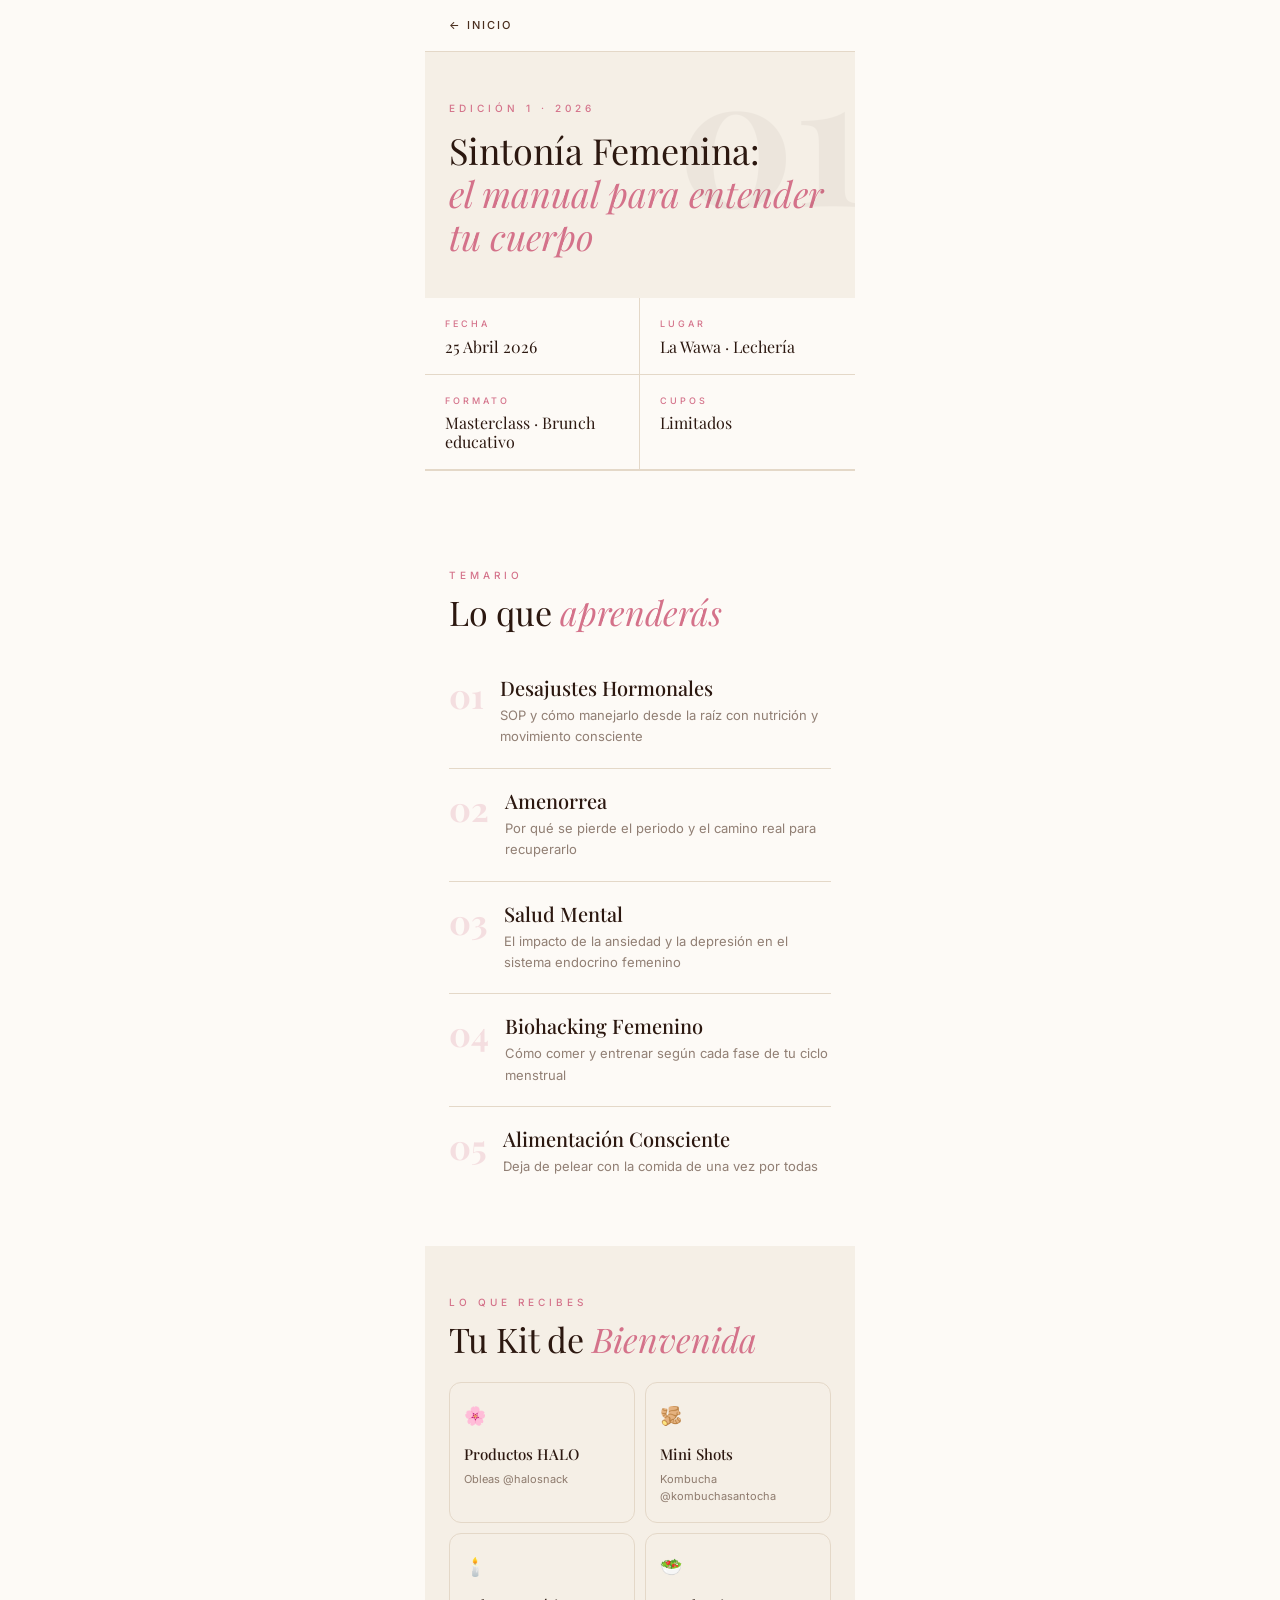
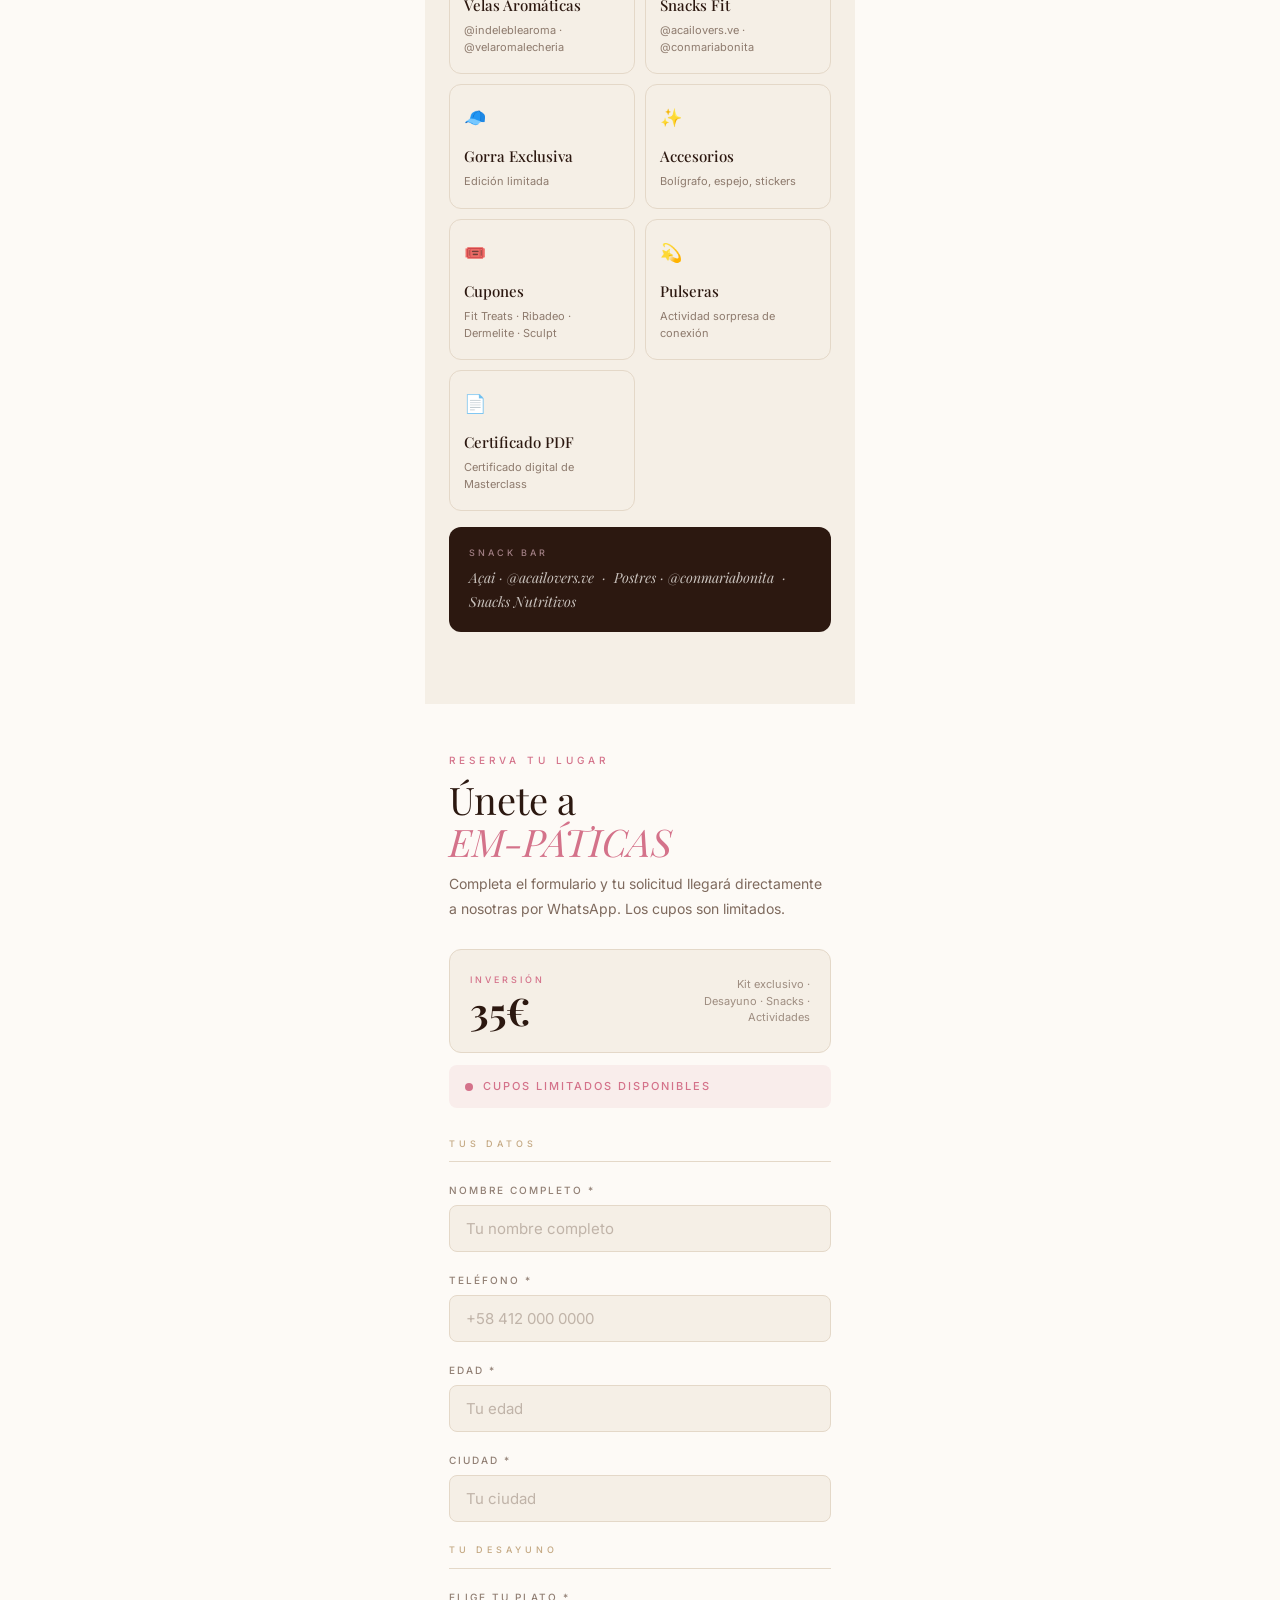
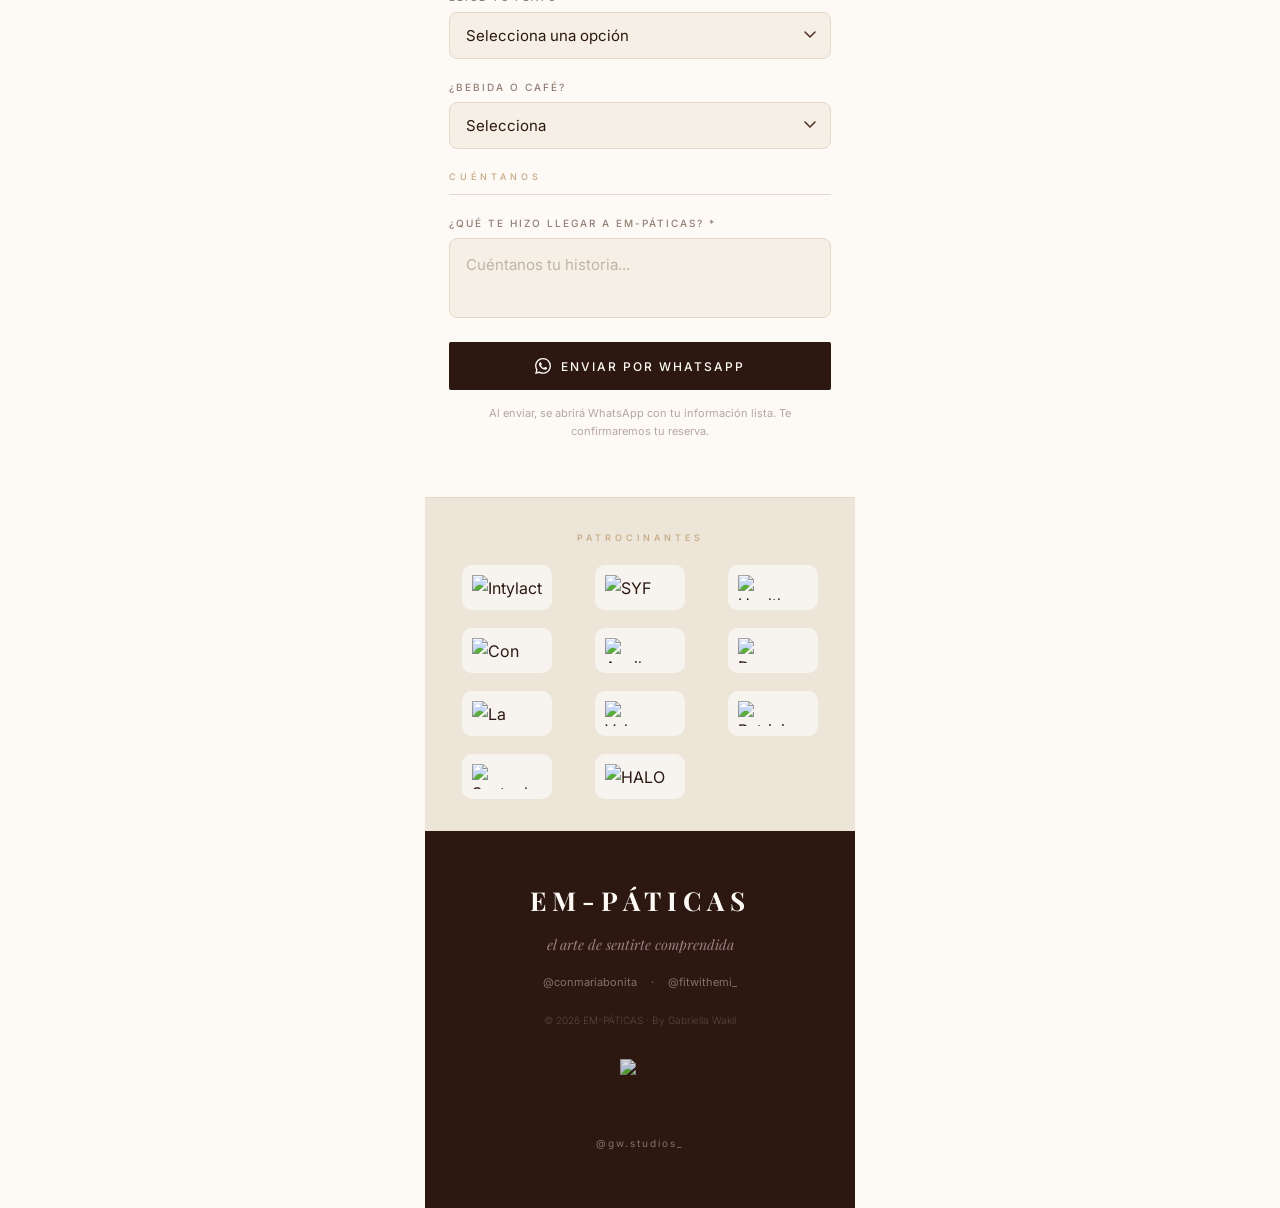
==== pages/evento.html @ 45db46db "Update evento.html" ====
<!DOCTYPE html>
<html lang="es">
<head>
  <meta charset="UTF-8"/>
  <meta name="viewport" content="width=device-width,initial-scale=1,maximum-scale=1,user-scalable=no"/>
  <meta name="theme-color" content="#F5EFE6"/>
  <title>El Evento · EM-PÁTICAS</title>
  <link rel="preconnect" href="https://fonts.googleapis.com"/>
  <link rel="preconnect" href="https://fonts.gstatic.com" crossorigin/>
  <link href="https://fonts.googleapis.com/css2?family=Playfair+Display:ital,wght@0,400;0,500;0,700;1,400;1,700&family=Inter:wght@300;400;500&display=swap" rel="stylesheet"/>
  <link rel="stylesheet" href="../css/main.css"/>
  <link rel="stylesheet" href="../css/evento.css"/>
</head>
<body>

<a href="../index.html" class="back">← Inicio</a>

<header class="pg-intro rv" data-ghost="01">
  <span class="eyebrow">Edición 1 · 2026</span>
  <h1>Sintonía Femenina:<br/><em>el manual para entender tu cuerpo</em></h1>
</header>

<div class="ev-grid rv d1">
  <div class="ev-cell"><span class="ev-cell__lbl">Fecha</span><span class="ev-cell__val">25 Abril 2026</span></div>
  <div class="ev-cell"><span class="ev-cell__lbl">Lugar</span><span class="ev-cell__val">La Wawa · Lechería</span></div>
  <div class="ev-cell"><span class="ev-cell__lbl">Formato</span><span class="ev-cell__val">Masterclass · Brunch educativo</span></div>
  <div class="ev-cell"><span class="ev-cell__lbl">Cupos</span><span class="ev-cell__val">Limitados</span></div>
</div>

<div class="topics-sec rv">
  <div class="sec-hdr">
    <span class="eyebrow">Temario</span>
    <h2>Lo que <em>aprenderás</em></h2>
  </div>
  <div class="topic"><span class="topic__n">01</span><div><h4>Desajustes Hormonales</h4><p>SOP y cómo manejarlo desde la raíz con nutrición y movimiento consciente</p></div></div>
  <div class="topic"><span class="topic__n">02</span><div><h4>Amenorrea</h4><p>Por qué se pierde el periodo y el camino real para recuperarlo</p></div></div>
  <div class="topic"><span class="topic__n">03</span><div><h4>Salud Mental</h4><p>El impacto de la ansiedad y la depresión en el sistema endocrino femenino</p></div></div>
  <div class="topic"><span class="topic__n">04</span><div><h4>Biohacking Femenino</h4><p>Cómo comer y entrenar según cada fase de tu ciclo menstrual</p></div></div>
  <div class="topic"><span class="topic__n">05</span><div><h4>Alimentación Consciente</h4><p>Deja de pelear con la comida de una vez por todas</p></div></div>
</div>

<div class="kit-sec rv">
  <div class="sec-hdr">
    <span class="eyebrow">Lo que recibes</span>
    <h2>Tu Kit de <em>Bienvenida</em></h2>
  </div>
  <div class="kit-grid">
    <div class="kit-card"><span class="kit-card__icon">🌸</span><h4>Productos HALO</h4><p>Obleas @halosnack</p></div>
    <div class="kit-card"><span class="kit-card__icon">🫚</span><h4>Mini Shots</h4><p>Kombucha @kombuchasantocha</p></div>
    <div class="kit-card"><span class="kit-card__icon">🕯️</span><h4>Velas Aromáticas</h4><p>@indeleblearoma · @velaromalecheria</p></div>
    <div class="kit-card"><span class="kit-card__icon">🥗</span><h4>Snacks Fit</h4><p>@acailovers.ve · @conmariabonita</p></div>
    <div class="kit-card"><span class="kit-card__icon">🧢</span><h4>Gorra Exclusiva</h4><p>Edición limitada</p></div>
    <div class="kit-card"><span class="kit-card__icon">✨</span><h4>Accesorios</h4><p>Bolígrafo, espejo, stickers</p></div>
    <div class="kit-card"><span class="kit-card__icon">🎟️</span><h4>Cupones</h4><p>Fit Treats · Ribadeo · Dermelite · Sculpt</p></div>
    <div class="kit-card"><span class="kit-card__icon">💫</span><h4>Pulseras</h4><p>Actividad sorpresa de conexión</p></div>
    <div class="kit-card"><span class="kit-card__icon">📄</span><h4>Certificado PDF</h4><p>Certificado digital de Masterclass</p></div>
  </div>
  <div class="snack-strip" style="margin-top:10px">
    <span class="snack-strip__tag">Snack Bar</span>
    <p class="snack-strip__items">Açai · @acailovers.ve &nbsp;·&nbsp; Postres · @conmariabonita &nbsp;·&nbsp; Snacks Nutritivos</p>
  </div>
</div>

<div class="form-sec rv">
  <div class="form-intro">
    <span class="eyebrow">Reserva tu lugar</span>
    <h2>Únete a<br/><em>EM-PÁTICAS</em></h2>
    <p>Completa el formulario y tu solicitud llegará directamente a nosotras por WhatsApp. Los cupos son limitados.</p>
  </div>

  <div class="price">
    <div>
      <span class="price__lbl">Inversión</span>
      <span class="price__val">35€</span>
    </div>
    <p class="price__incl">Kit exclusivo · Desayuno · Snacks · Actividades</p>
  </div>

  <div class="pulse">
    <span class="pulse__dot"></span>
    <span class="pulse__text">Cupos limitados disponibles</span>
  </div>

  <form class="form" id="regForm" novalidate>
    <span class="form__sec">Tus datos</span>
    <div class="field"><label for="nombre">Nombre completo *</label><input type="text" id="nombre" placeholder="Tu nombre completo" autocomplete="name" required/></div>
    <div class="field"><label for="tel">Teléfono *</label><input type="tel" id="tel" placeholder="+58 412 000 0000" autocomplete="tel" required/></div>
    <div class="field"><label for="edad">Edad *</label><input type="number" id="edad" placeholder="Tu edad" min="16" max="80" required/></div>
    <div class="field"><label for="ciudad">Ciudad *</label><input type="text" id="ciudad" placeholder="Tu ciudad" required/></div>

    <span class="form__sec">Tu desayuno</span>
    <div class="field">
      <label for="desayuno">Elige tu plato *</label>
      <select id="desayuno" required>
        <option value="" disabled selected>Selecciona una opción</option>
        <option value="Dúo de empanadas saludables">Dúo de empanadas saludables</option>
        <option value="Cachito integral (jamón y queso)">Cachito integral · Jamón y queso</option>
        <option value="Arepa saludable · Carne mechada">Arepa · Carne mechada</option>
        <option value="Arepa saludable · Cazón">Arepa · Cazón</option>
        <option value="Arepa saludable · Jamón y queso">Arepa · Jamón y queso</option>
        <option value="Arepa saludable · Solo queso">Arepa · Solo queso</option>
        <option value="Omelette con pan masa madre">Omelette con pan masa madre</option>
      </select>
    </div>
    <div class="field">
      <label for="bebida">¿Bebida o café?</label>
      <select id="bebida">
        <option value="" disabled selected>Selecciona</option>
        <option value="Sí, café">Sí, café por favor</option>
        <option value="Sí, bebida">Sí, bebida por favor</option>
        <option value="No, gracias">No, gracias</option>
      </select>
    </div>

    <span class="form__sec">Cuéntanos</span>
    <div class="field"><label for="llegaste">¿Qué te hizo llegar a EM-PÁTICAS? *</label><textarea id="llegaste" placeholder="Cuéntanos tu historia..." required></textarea></div>
  </form>

  <button class="btn btn-fill" id="submitBtn" type="button">
    <svg width="16" height="16" viewBox="0 0 24 24" fill="currentColor" style="flex-shrink:0"><path d="M17.472 14.382c-.297-.149-1.758-.867-2.03-.967-.273-.099-.471-.148-.67.15-.197.297-.767.966-.94 1.164-.173.199-.347.223-.644.075-.297-.15-1.255-.463-2.39-1.475-.883-.788-1.48-1.761-1.653-2.059-.173-.297-.018-.458.13-.606.134-.133.298-.347.446-.52.149-.174.198-.298.298-.497.099-.198.05-.371-.025-.52-.075-.149-.669-1.612-.916-2.207-.242-.579-.487-.5-.669-.51-.173-.008-.371-.01-.57-.01-.198 0-.52.074-.792.372-.272.297-1.04 1.016-1.04 2.479 0 1.462 1.065 2.875 1.213 3.074.149.198 2.096 3.2 5.077 4.487.709.306 1.262.489 1.694.625.712.227 1.36.195 1.871.118.571-.085 1.758-.719 2.006-1.413.248-.694.248-1.289.173-1.413-.074-.124-.272-.198-.57-.347m-5.421 7.403h-.004a9.87 9.87 0 01-5.031-1.378l-.361-.214-3.741.982.998-3.648-.235-.374a9.86 9.86 0 01-1.51-5.26c.001-5.45 4.436-9.884 9.888-9.884 2.64 0 5.122 1.03 6.988 2.898a9.825 9.825 0 012.893 6.994c-.003 5.45-4.437 9.884-9.885 9.884m8.413-18.297A11.815 11.815 0 0012.05 0C5.495 0 .16 5.335.157 11.892c0 2.096.547 4.142 1.588 5.945L.057 24l6.305-1.654a11.882 11.882 0 005.683 1.448h.005c6.554 0 11.89-5.335 11.893-11.893a11.821 11.821 0 00-3.48-8.413z"/></svg>
    <span>Enviar por WhatsApp</span>
  </button>
  <p class="form-note">Al enviar, se abrirá WhatsApp con tu información lista. Te confirmaremos tu reserva.</p>
</div>

<div class="sponsors rv">
  <span class="sponsors__tag">Patrocinantes</span>
   <div class="sponsors__list">
  <img src="img/intylact.png" alt="Intylact">
  <img src="img/syf.png" alt="SYF">
  <img src="img/healthy.png" alt="Healthy">
  <img src="img/conmariabonita.png" alt="Con María Bonita">
  <img src="img/acailovers.png" alt="Açailovers">
  <img src="img/decogym.png" alt="Decogym">
  <img src="img/lawawa.png" alt="La Wawa">
  <img src="img/velaroma.png" alt="Velaroma">
  <img src="img/patriciachacon.png" alt="Patricia Chacón">
  <img src="img/santocha.png" alt="Santocha">
  <img src="img/halo.png" alt="HALO">
</div>
</div>

<!-- FOOTER -->
<footer>
  <span class="footer__brand">EM-PÁTICAS</span>
  <p class="footer__slogan">el arte de sentirte comprendida</p>
  <div class="footer__igs">
    <a href="https://instagram.com/conmariabonita" target="_blank">@conmariabonita</a>
    <span>·</span>
    <a href="https://instagram.com/fitwithemi_" target="_blank">@fitwithemi_</a>
  </div>
  <p class="footer__copy">© 2026 EM-PÁTICAS · By Gabriella Wakil</p>
  <div class="footer__signature">
  <img src="img/gw.png" alt="GW Studios">
  <span>@gw.studios_</span>
</div>
</footer>

<script src="../js/form.js"></script>
<script src="../js/reveal.js"></script>
</body>
</html>
---- css/main.css ----
@import url('https://fonts.googleapis.com/css2?family=Playfair+Display:ital,wght@0,400;0,500;0,700;1,400;1,700&family=Inter:wght@300;400;500&display=swap');

*,*::before,*::after{box-sizing:border-box;margin:0;padding:0}

:root{
  --cream:  #F5EFE6;
  --cream2: #EDE5D8;
  --cream3: #E4D8C8;
  --espresso: #2C1810;
  --espresso2:#4A2E1E;
  --peony:  #D4728A;
  --peony-l:#F0C4D2;
  --peony-a:rgba(212,114,138,.1);
  --beige:  #C4A882;
  --white:  #FDFAF6;
  --serif:  'Playfair Display',Georgia,serif;
  --sans:   'Inter',system-ui,sans-serif;
  --ease:   cubic-bezier(.22,1,.36,1);
}

html{scroll-behavior:smooth;-webkit-text-size-adjust:100%}

body{
  background:var(--white);
  color:var(--espresso);
  font-family:var(--sans);
  font-weight:400;
  line-height:1.7;
  max-width:430px;
  margin:0 auto;
  overflow-x:hidden;
}

a{color:inherit;text-decoration:none}
img{display:block;width:100%;height:100%;object-fit:cover;object-position:top center}
::selection{background:var(--peony-l);color:var(--espresso)}

/* ── REVEAL ── */
.rv{opacity:0;transform:translateY(20px);transition:opacity .7s var(--ease),transform .7s var(--ease)}
.rv.on{opacity:1;transform:none}
.rv.d1{transition-delay:.1s}.rv.d2{transition-delay:.2s}.rv.d3{transition-delay:.3s}

/* ── EYEBROW ── */
.eyebrow{
  display:block;
  font-family:var(--sans);
  font-size:10px;font-weight:500;
  letter-spacing:4px;text-transform:uppercase;
  color:var(--peony);
}

/* ── BUTTONS ── */
.btn{
  display:flex;align-items:center;justify-content:center;gap:10px;
  padding:16px 28px;width:100%;
  font-family:var(--sans);font-size:12px;font-weight:500;
  letter-spacing:2px;text-transform:uppercase;
  cursor:pointer;border:none;
  border-radius:2px;
  transition:all .2s;
  -webkit-tap-highlight-color:transparent;
}
.btn-fill{background:var(--espresso);color:var(--white)}
.btn-fill:active{opacity:.85;transform:scale(.98)}
.btn-peony{background:var(--peony);color:var(--white)}
.btn-peony:active{opacity:.85;transform:scale(.98)}
.btn-out{background:transparent;border:1.5px solid var(--espresso);color:var(--espresso)}
.btn-out:active{background:var(--cream2)}

/* ══════════════
   HEADER / NAV
══════════════ */
.site-header{
  position:sticky;top:0;z-index:100;
  background:rgba(253,250,246,.95);
  backdrop-filter:blur(12px);
  border-bottom:1px solid var(--cream3);
  padding:16px 24px;
  display:flex;align-items:center;justify-content:space-between;
}

.site-header__logo{
  font-family:var(--serif);
  font-size:18px;font-weight:700;
  letter-spacing:3px;
  color:var(--espresso);
}

.site-header__cta{
  font-size:10px;font-weight:500;
  letter-spacing:2px;text-transform:uppercase;
  color:var(--peony);
  padding:8px 16px;
  border:1px solid var(--peony);
  border-radius:2px;
}

/* ══════════════
   HERO
══════════════ */
.hero{
  background:var(--cream);
  padding:0;
  position:relative;
  overflow:hidden;
}

/* big decorative text behind */
.hero__watermark{
  position:absolute;
  top:-20px;left:-10px;
  font-family:var(--serif);
  font-size:160px;font-weight:700;
  color:var(--espresso);
  opacity:.04;
  line-height:1;
  pointer-events:none;user-select:none;
  white-space:nowrap;
}

.hero__photos{
  display:grid;grid-template-columns:1fr 1fr;
  height:56vw;max-height:240px;
  position:relative;
}

.hero__photo{
  position:relative;overflow:hidden;
}
.hero__photo--m{background:linear-gradient(160deg,#C4956A,#8B5E3C)}
.hero__photo--e{background:linear-gradient(160deg,#A0785A,#6B4028)}

.hero__photo img{opacity:.85}

.hero__photo-ph{
  position:absolute;inset:0;
  display:flex;flex-direction:column;
  align-items:center;justify-content:flex-end;
  padding:14px 10px;
}

.hero__photo-ph-letter{
  position:absolute;top:50%;left:50%;
  transform:translate(-50%,-60%);
  font-family:var(--serif);font-size:80px;font-weight:700;
  color:white;opacity:.08;line-height:1;user-select:none;
}

.hero__photo-ph-name{
  font-family:var(--serif);font-size:17px;font-weight:400;
  color:white;letter-spacing:2px;display:block;
  text-align:center;position:relative;
  text-shadow:0 1px 8px rgba(0,0,0,.3);
}

.hero__photo-divider{
  position:absolute;top:0;bottom:0;left:50%;
  width:1px;background:rgba(253,250,246,.4);z-index:2;
}

/* cream wave bottom */
.hero__wave{
  position:absolute;bottom:-1px;left:0;right:0;
  height:32px;
  background:var(--white);
  clip-path:ellipse(55% 100% at 50% 100%);
}

.hero__body{
  padding:32px 24px 40px;
  position:relative;z-index:2;
}

.hero__edition{margin-bottom:10px}

.hero__brand{
  font-family:var(--serif);
  font-size:52px;font-weight:700;
  letter-spacing:4px;
  color:var(--espresso);
  line-height:.95;
  margin-bottom:8px;
}

.hero__slogan{
  font-family:var(--serif);
  font-size:16px;font-style:italic;
  color:var(--peony);
  margin-bottom:24px;
  font-weight:400;
}

.hero__divider{
  width:40px;height:2px;
  background:var(--peony);
  margin-bottom:20px;
  border-radius:2px;
}

.hero__title{
  font-family:var(--serif);
  font-size:32px;font-weight:400;
  line-height:1.2;
  color:var(--espresso);
  margin-bottom:8px;
}
.hero__title em{font-style:italic;color:var(--peony)}

.hero__sub{
  font-size:11px;font-weight:500;letter-spacing:3px;
  text-transform:uppercase;color:var(--beige);
  margin-bottom:20px;
}

.hero__chips{
  display:flex;flex-wrap:wrap;gap:8px;
  margin-bottom:28px;
}

.hero__chip{
  background:var(--cream2);
  border-radius:100px;
  padding:6px 14px;
  font-size:12px;font-weight:400;
  color:var(--espresso2);
  display:flex;align-items:center;gap:6px;
}

.hero__chip-dot{
  width:5px;height:5px;border-radius:50%;
  background:var(--peony);flex-shrink:0;
}

/* ══════════════
   COUNTDOWN
══════════════ */
.countdown{
  background:var(--espresso);
  padding:28px 24px;
  display:flex;flex-direction:column;align-items:center;gap:16px;
}

.countdown__label{
  font-size:10px;font-weight:500;letter-spacing:4px;
  text-transform:uppercase;color:var(--peony-l);opacity:.7;
}

.countdown__row{
  display:flex;align-items:center;
  justify-content:center;gap:8px;width:100%;
}

.cd-unit{flex:1;display:flex;flex-direction:column;align-items:center;gap:3px}

.cd-num{
  font-family:var(--serif);font-size:44px;font-weight:700;
  color:var(--white);line-height:1;text-align:center;
}

.cd-lbl{
  font-size:9px;font-weight:400;letter-spacing:2px;
  text-transform:uppercase;color:var(--peony-l);opacity:.5;
}

.cd-sep{
  font-family:var(--serif);font-size:28px;
  color:var(--peony-l);opacity:.2;
  margin-top:-8px;flex-shrink:0;
}

/* ══════════════
   NOSOTRAS PREVIEW
══════════════ */
.nos-prev{
  background:var(--white);
  padding:56px 24px;
}

.nos-prev__header{margin-bottom:20px}
.nos-prev__header .eyebrow{margin-bottom:12px}

.nos-prev__title{
  font-family:var(--serif);
  font-size:40px;font-weight:400;
  color:var(--espresso);line-height:1.1;
}
.nos-prev__title em{font-style:italic;color:var(--peony)}

.nos-prev__quote{
  font-family:var(--serif);
  font-size:16px;font-style:italic;font-weight:400;
  color:var(--espresso2);opacity:.75;
  line-height:1.75;
  padding:20px 0;
  border-top:1px solid var(--cream3);
  border-bottom:1px solid var(--cream3);
  margin:20px 0 28px;
}

.nos-duo{
  display:grid;grid-template-columns:1fr 1fr;
  gap:12px;margin-bottom:24px;
}

.nos-card{
  border-radius:12px;
  overflow:hidden;
  aspect-ratio:3/4;
  position:relative;
  box-shadow:0 4px 20px rgba(44,24,16,.1);
}

.nos-card--m{background:linear-gradient(170deg,#C4956A,#6B3E28)}
.nos-card--e{background:linear-gradient(170deg,#A0785A,#4A2818)}

.nos-card img{opacity:.8;border-radius:12px}

.nos-card__overlay{
  position:absolute;inset:0;
  background:linear-gradient(to top,rgba(44,24,16,.85) 0%,transparent 55%);
  border-radius:12px;
}

.nos-card__info{
  position:absolute;bottom:14px;left:14px;right:14px;
  z-index:2;
}

.nos-card__name{
  font-family:var(--serif);font-size:20px;font-weight:500;
  color:white;display:block;letter-spacing:1px;
}

.nos-card__role{
  font-size:9px;font-weight:400;letter-spacing:2px;
  text-transform:uppercase;color:var(--peony-l);
  opacity:.8;display:block;margin-top:3px;
}

.nos-card__ghost{
  position:absolute;top:50%;left:50%;
  transform:translate(-50%,-60%);
  font-family:var(--serif);font-size:80px;font-weight:700;
  color:white;opacity:.06;line-height:1;user-select:none;
}

/* ══════════════
   EVENTO PREVIEW
══════════════ */
.evt-prev{
  background:var(--cream);
  padding:56px 24px;
  position:relative;overflow:hidden;
}

.evt-prev::before{
  content:'01';
  position:absolute;top:-20px;right:-10px;
  font-family:var(--serif);font-size:180px;font-weight:700;
  color:var(--espresso);opacity:.04;
  line-height:1;pointer-events:none;user-select:none;
}

.evt-prev .eyebrow{margin-bottom:12px}

.evt-prev__title{
  font-family:var(--serif);
  font-size:40px;font-weight:400;
  color:var(--espresso);line-height:1.1;margin-bottom:8px;
}
.evt-prev__title em{font-style:italic;color:var(--peony)}

.evt-prev__desc{
  font-size:15px;font-weight:400;
  color:var(--espresso2);opacity:.75;
  line-height:1.8;margin:16px 0 24px;
}

.pills{display:flex;flex-wrap:wrap;gap:8px;margin-bottom:28px}

.pill{
  padding:7px 14px;
  border-radius:100px;
  background:var(--white);
  border:1px solid var(--cream3);
  font-size:11px;font-weight:400;
  color:var(--espresso2);
}

.evt-info{
  background:var(--white);
  border-radius:12px;
  overflow:hidden;
  border:1px solid var(--cream3);
  margin-bottom:24px;
}

.evt-info__row{
  display:flex;
  border-bottom:1px solid var(--cream3);
}
.evt-info__row:last-child{border-bottom:none}

.evt-info__cell{
  flex:1;padding:14px 16px;
  border-right:1px solid var(--cream3);
}
.evt-info__cell:last-child{border-right:none}

.evt-info__lbl{
  font-size:9px;font-weight:500;letter-spacing:2px;
  text-transform:uppercase;color:var(--peony);
  display:block;margin-bottom:4px;
}

.evt-info__val{
  font-family:var(--serif);font-size:14px;font-weight:400;
  color:var(--espresso);display:block;line-height:1.3;
}

.evt-btns{display:flex;flex-direction:column;gap:10px}

/* ══════════════
   KIT PREVIEW
══════════════ */
.kit-prev{
  background:var(--white);
  padding:56px 24px;
}

.kit-prev .eyebrow{margin-bottom:12px}

.kit-prev__title{
  font-family:var(--serif);
  font-size:40px;font-weight:400;
  color:var(--espresso);line-height:1.1;margin-bottom:8px;
}
.kit-prev__title em{font-style:italic;color:var(--peony)}

.kit-prev__sub{
  font-size:15px;font-weight:400;
  color:var(--espresso2);opacity:.7;line-height:1.8;
  margin:12px 0 28px;
}

.kit-grid{
  display:grid;grid-template-columns:1fr 1fr;
  gap:10px;margin-bottom:16px;
}

.kit-card{
  background:var(--cream);
  border-radius:12px;
  padding:18px 14px;
  border:1px solid var(--cream3);
}

.kit-card__icon{
  font-size:18px;display:block;margin-bottom:10px;
}

.kit-card h4{
  font-family:var(--serif);font-size:15px;font-weight:500;
  color:var(--espresso);margin-bottom:4px;
}

.kit-card p{
  font-size:11px;font-weight:400;
  color:var(--espresso2);opacity:.6;line-height:1.5;
}

.snack-strip{
  background:var(--espresso);
  border-radius:12px;
  padding:18px 20px;
  margin-bottom:24px;
}

.snack-strip__tag{
  font-size:9px;font-weight:500;letter-spacing:3px;
  text-transform:uppercase;color:var(--peony-l);
  opacity:.6;display:block;margin-bottom:6px;
}

.snack-strip__items{
  font-family:var(--serif);font-size:14px;
  font-style:italic;color:var(--white);opacity:.75;
}

/* ══════════════
   SPONSORS
══════════════ */
.sponsors{
  background:var(--cream2);
  padding:32px 24px;
  border-top:1px solid var(--cream3);
}

.sponsors__tag{
  font-size:9px;font-weight:500;letter-spacing:4px;
  text-transform:uppercase;color:var(--beige);
  text-align:center;display:block;margin-bottom:18px;
}

.sponsors__list{
  display:flex;flex-wrap:wrap;gap:10px 18px;justify-content:center;
}

.sponsors__list span{
  font-family:var(--serif);font-size:13px;font-weight:400;
  color:var(--espresso2);opacity:.35;letter-spacing:1px;
}

/* ══════════════
   FOOTER
══════════════ */
footer{
  background:var(--espresso);
  padding:48px 24px 56px;
  text-align:center;
  display:flex;flex-direction:column;align-items:center;gap:10px;
}

.footer__brand{
  font-family:var(--serif);font-size:26px;font-weight:700;
  letter-spacing:6px;color:var(--white);
}

.footer__slogan{
  font-family:var(--serif);font-size:14px;
  font-style:italic;color:var(--peony-l);opacity:.6;
}

.footer__igs{
  display:flex;align-items:center;gap:14px;
  font-size:11px;font-weight:400;
  color:var(--white);opacity:.4;margin-top:6px;
}

.footer__copy{
  font-size:10px;font-weight:300;
  color:var(--white);opacity:.2;margin-top:10px;
}

/* ── LOGO IMG ── */
.site-header__logo-img {
  height: 36px;
  width: auto;
  object-fit: contain;
  display: block;
}

/* ── SPONSORS COMING SOON ── */
.sponsors__coming {
  font-size: 10px;
  font-weight: 400;
  letter-spacing: 2px;
  text-transform: uppercase;
  color: var(--beige);
  opacity: .4;
  text-align: center;
  margin-bottom: 10px;
  font-style: italic;
}

/* ── HERO IMAGES FIX (PRO LEVEL) ── */
.hero__photo img{
  object-fit: cover;
  height: 100%;
}

/* María (izquierda) MÁS CERCA */
.hero__photo--m img{
  object-position: center 15%;
  transform: scale(1.35);
}

/* Emely (derecha) balance */
.hero__photo--e img{
  object-position: center 15%;
  transform: scale(1.05);
}

/* ── FIX GLOBAL IMG SOLO HERO ── */
img{
  height: auto; /* 👈 esto arregla TODO */
}

/* ── FOOTER SIGNATURE PRO ── */
.footer__signature{
  margin-top: 20px;
  display: flex;
  flex-direction: column;
  align-items: center;
  gap: 6px;
}

.footer__signature img{
  width: 40px;   /* 👈 tamaño correcto */
  height: auto;
  object-fit: contain;
  opacity: .85;
}

.footer__signature span{
  font-size: 10px;
  letter-spacing: 2px;
  color: var(--white);
  opacity: .4;
}

.site-header__logo-img {
  height: 64px;
}

/* ── SPONSORS LOGOS GRID ── */
.sponsors__list{
  display: grid;
  grid-template-columns: repeat(3, 1fr);
  gap: 18px;
  align-items: center;
  justify-items: center;
  margin-top: 20px;
}

.sponsors__list img{
  max-width: 90px;
  max-height: 45px;
  object-fit: contain;
  padding: 10px;

  background: rgba(255,255,255,0.6); /* 👈 fondo suave */
  border-radius: 10px;
}

/* hover elegante */
.sponsors__list img:hover{
  opacity: 1;
  filter: grayscale(0%);
  transform: scale(1.05);
}
---- css/evento.css ----
/* ══ EVENTO PAGE ══ */

.back{
  display:flex;align-items:center;gap:8px;
  padding:16px 24px;
  font-size:11px;font-weight:500;letter-spacing:2px;
  text-transform:uppercase;color:var(--espresso2);
  background:var(--white);
  border-bottom:1px solid var(--cream3);
}

.pg-intro{
  background:var(--cream);
  padding:48px 24px 40px;
  position:relative;overflow:hidden;
}

.pg-intro::before{
  content:attr(data-ghost);
  position:absolute;top:-10px;right:-8px;
  font-family:var(--serif);font-size:180px;font-weight:700;
  color:var(--espresso);opacity:.04;line-height:1;
  pointer-events:none;user-select:none;
}

.pg-intro .eyebrow{margin-bottom:12px}

.pg-intro h1{
  font-family:var(--serif);
  font-size:36px;font-weight:400;
  color:var(--espresso);line-height:1.2;
}
.pg-intro h1 em{font-style:italic;color:var(--peony)}

/* info grid */
.ev-grid{
  background:var(--white);
  display:grid;grid-template-columns:1fr 1fr;
  border-bottom:1px solid var(--cream3);
  margin-bottom:48px;
}

.ev-cell{
  padding:18px 20px;
  border-right:1px solid var(--cream3);
  border-bottom:1px solid var(--cream3);
}
.ev-cell:nth-child(even){border-right:none}

.ev-cell__lbl{
  font-size:9px;font-weight:500;letter-spacing:3px;
  text-transform:uppercase;color:var(--peony);
  display:block;margin-bottom:5px;
}

.ev-cell__val{
  font-family:var(--serif);font-size:16px;font-weight:400;
  color:var(--espresso);display:block;line-height:1.2;
}

/* topics */
.topics-sec{padding:0 24px 48px;background:var(--white)}

.sec-hdr{margin-bottom:24px;padding-top:48px}
.sec-hdr .eyebrow{margin-bottom:10px}
.sec-hdr h2{
  font-family:var(--serif);font-size:34px;font-weight:400;
  color:var(--espresso);line-height:1.1;
}
.sec-hdr h2 em{font-style:italic;color:var(--peony)}
.sec-hdr p{
  font-size:14px;font-weight:400;
  color:var(--espresso2);opacity:.7;
  line-height:1.75;margin-top:8px;
}

.topic{
  padding:20px 0;
  border-bottom:1px solid var(--cream3);
  display:flex;gap:16px;align-items:flex-start;
}
.topic:last-child{border-bottom:none}

.topic__n{
  font-family:var(--serif);font-size:34px;font-weight:700;
  color:var(--peony);opacity:.2;line-height:1;
  min-width:28px;flex-shrink:0;margin-top:2px;
}

.topic h4{
  font-family:var(--serif);font-size:20px;font-weight:500;
  color:var(--espresso);margin-bottom:5px;line-height:1.2;
}

.topic p{
  font-size:13px;font-weight:400;
  color:var(--espresso2);opacity:.6;line-height:1.65;
}

/* kit */
.kit-sec{
  background:var(--cream);
  padding:0 24px 48px;
}

/* form */
.form-sec{padding:0 24px 56px;background:var(--white)}

.form-intro{padding-top:48px;margin-bottom:28px}
.form-intro .eyebrow{margin-bottom:10px}
.form-intro h2{
  font-family:var(--serif);font-size:38px;font-weight:400;
  color:var(--espresso);line-height:1.1;margin-bottom:8px;
}
.form-intro h2 em{font-style:italic;color:var(--peony)}
.form-intro p{
  font-size:14px;font-weight:400;
  color:var(--espresso2);opacity:.7;line-height:1.8;
}

/* price */
.price{
  background:var(--cream);
  border-radius:12px;
  padding:22px 20px;
  border:1px solid var(--cream3);
  margin-bottom:12px;
  display:flex;justify-content:space-between;align-items:center;
}

.price__lbl{
  font-size:9px;font-weight:500;letter-spacing:3px;
  text-transform:uppercase;color:var(--peony);
  display:block;margin-bottom:5px;
}
.price__val{
  font-family:var(--serif);font-size:38px;font-weight:700;
  color:var(--espresso);line-height:1;display:block;
}
.price__incl{
  font-size:11px;font-weight:400;
  color:var(--espresso2);opacity:.5;
  text-align:right;max-width:110px;line-height:1.5;
}

/* pulse */
.pulse{
  display:flex;align-items:center;gap:10px;
  padding:12px 16px;
  background:var(--peony-a);
  border-radius:8px;
  margin-bottom:28px;
}
.pulse__dot{
  width:8px;height:8px;border-radius:50%;
  background:var(--peony);flex-shrink:0;
  animation:beat 1.8s ease-in-out infinite;
}
@keyframes beat{0%,100%{opacity:.5;transform:scale(1)}50%{opacity:1;transform:scale(1.3)}}
.pulse__text{
  font-size:11px;font-weight:500;letter-spacing:2px;
  text-transform:uppercase;color:var(--peony);
}

/* form fields */
.form{display:flex;flex-direction:column;gap:20px;margin-bottom:24px}

.form__sec{
  font-size:9px;font-weight:500;letter-spacing:4px;
  text-transform:uppercase;color:var(--beige);
  padding-bottom:10px;
  border-bottom:1px solid var(--cream3);
}

.field{display:flex;flex-direction:column;gap:6px}

.field label{
  font-size:10px;font-weight:500;letter-spacing:2px;
  text-transform:uppercase;color:var(--espresso2);opacity:.6;
}

.field input,.field select,.field textarea{
  background:var(--cream);
  border:1px solid var(--cream3);
  border-radius:8px;
  padding:13px 16px;
  font-family:var(--sans);font-size:15px;font-weight:400;
  color:var(--espresso);outline:none;width:100%;
  transition:border-color .25s;
  -webkit-appearance:none;
}

.field input::placeholder,.field textarea::placeholder{
  color:var(--espresso2);opacity:.3;
}

.field input:focus,.field select:focus,.field textarea:focus{
  border-color:var(--peony);
  background:var(--white);
}

.field input.err,.field select.err,.field textarea.err{
  border-color:#E05570;
  animation:shake .35s ease;
}

@keyframes shake{0%,100%{transform:translateX(0)}25%{transform:translateX(-5px)}75%{transform:translateX(5px)}}

.field select{
  cursor:pointer;
  background-image:url("data:image/svg+xml,%3Csvg xmlns='http://www.w3.org/2000/svg' width='12' height='8'%3E%3Cpath d='M1 1l5 5 5-5' stroke='%234A2E1E' stroke-width='1.5' fill='none' stroke-linecap='round'/%3E%3C/svg%3E");
  background-repeat:no-repeat;background-position:right 14px center;
  background-color:var(--cream);padding-right:36px;
}
.field select option{background:var(--white);color:var(--espresso)}
.field textarea{resize:none;min-height:80px;line-height:1.75}

.form-note{
  text-align:center;font-size:11px;font-weight:400;
  color:var(--espresso2);opacity:.4;line-height:1.65;
  margin-top:14px;
}
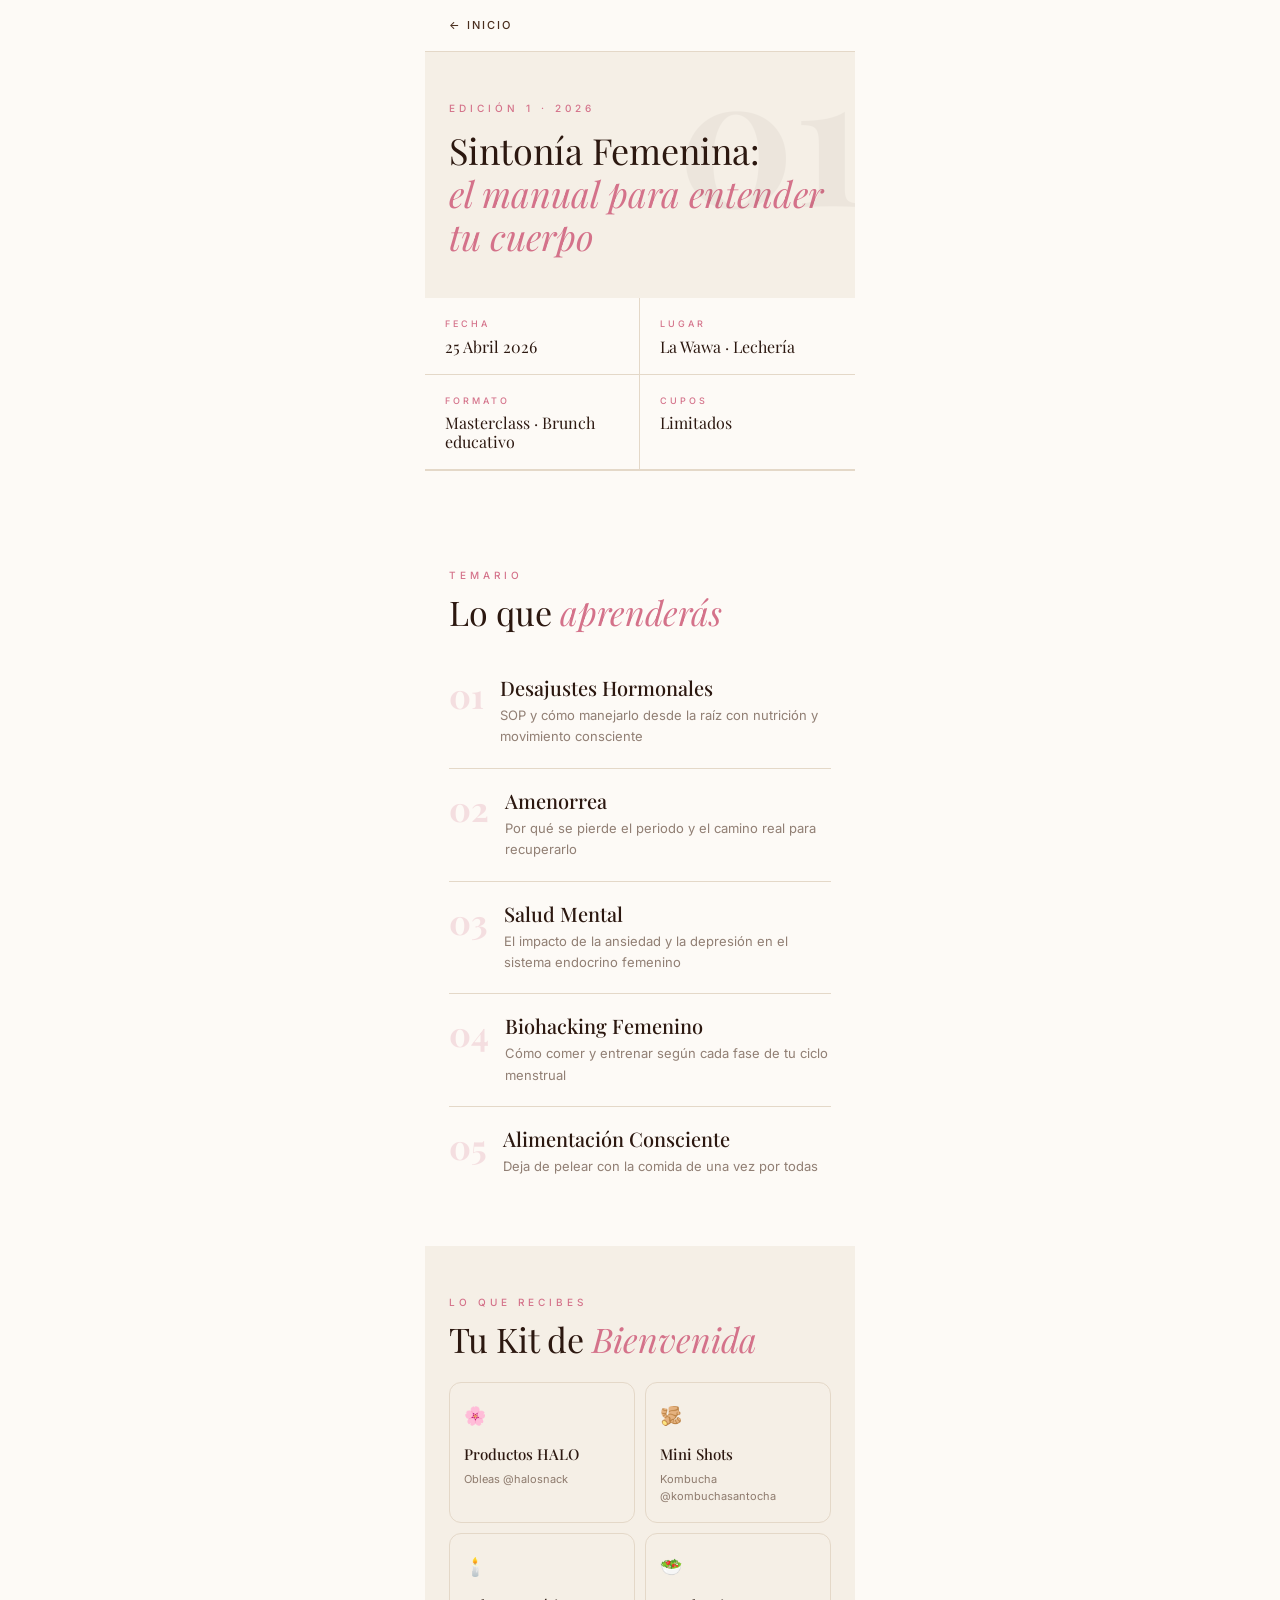
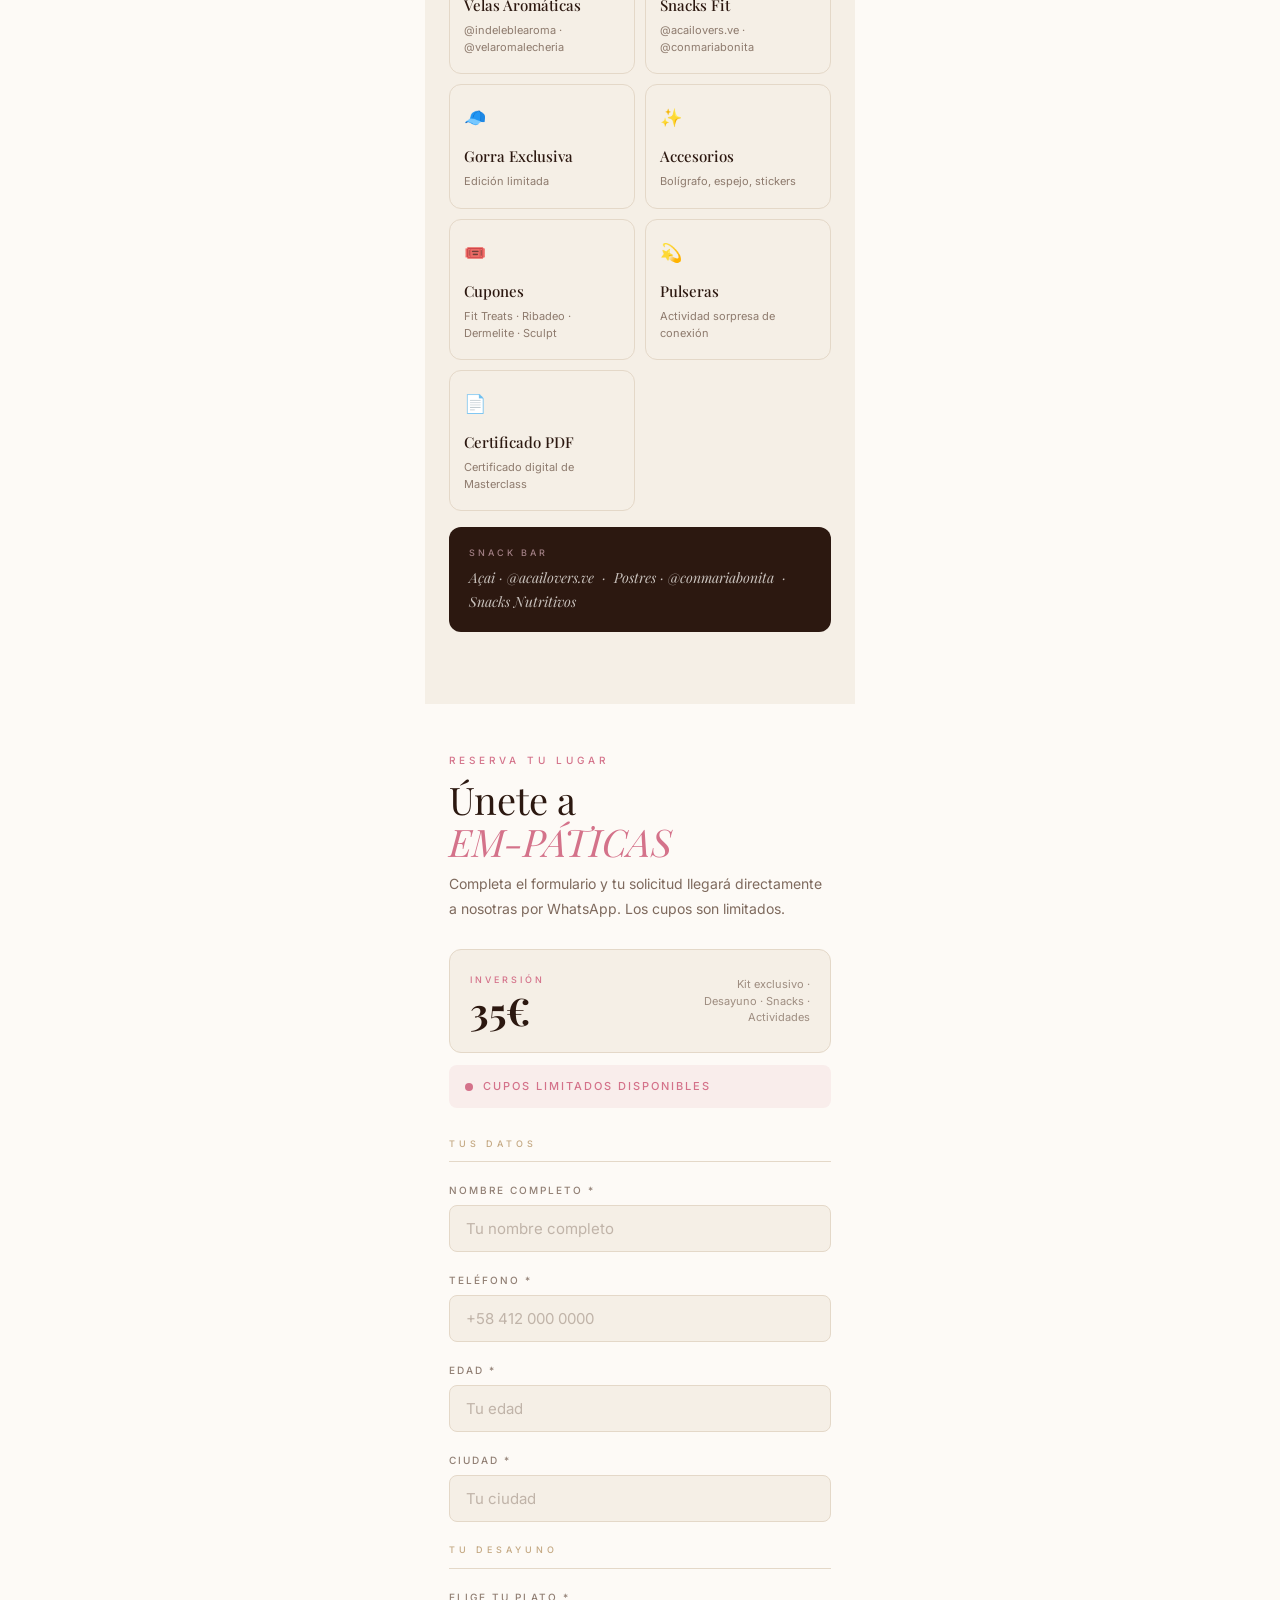
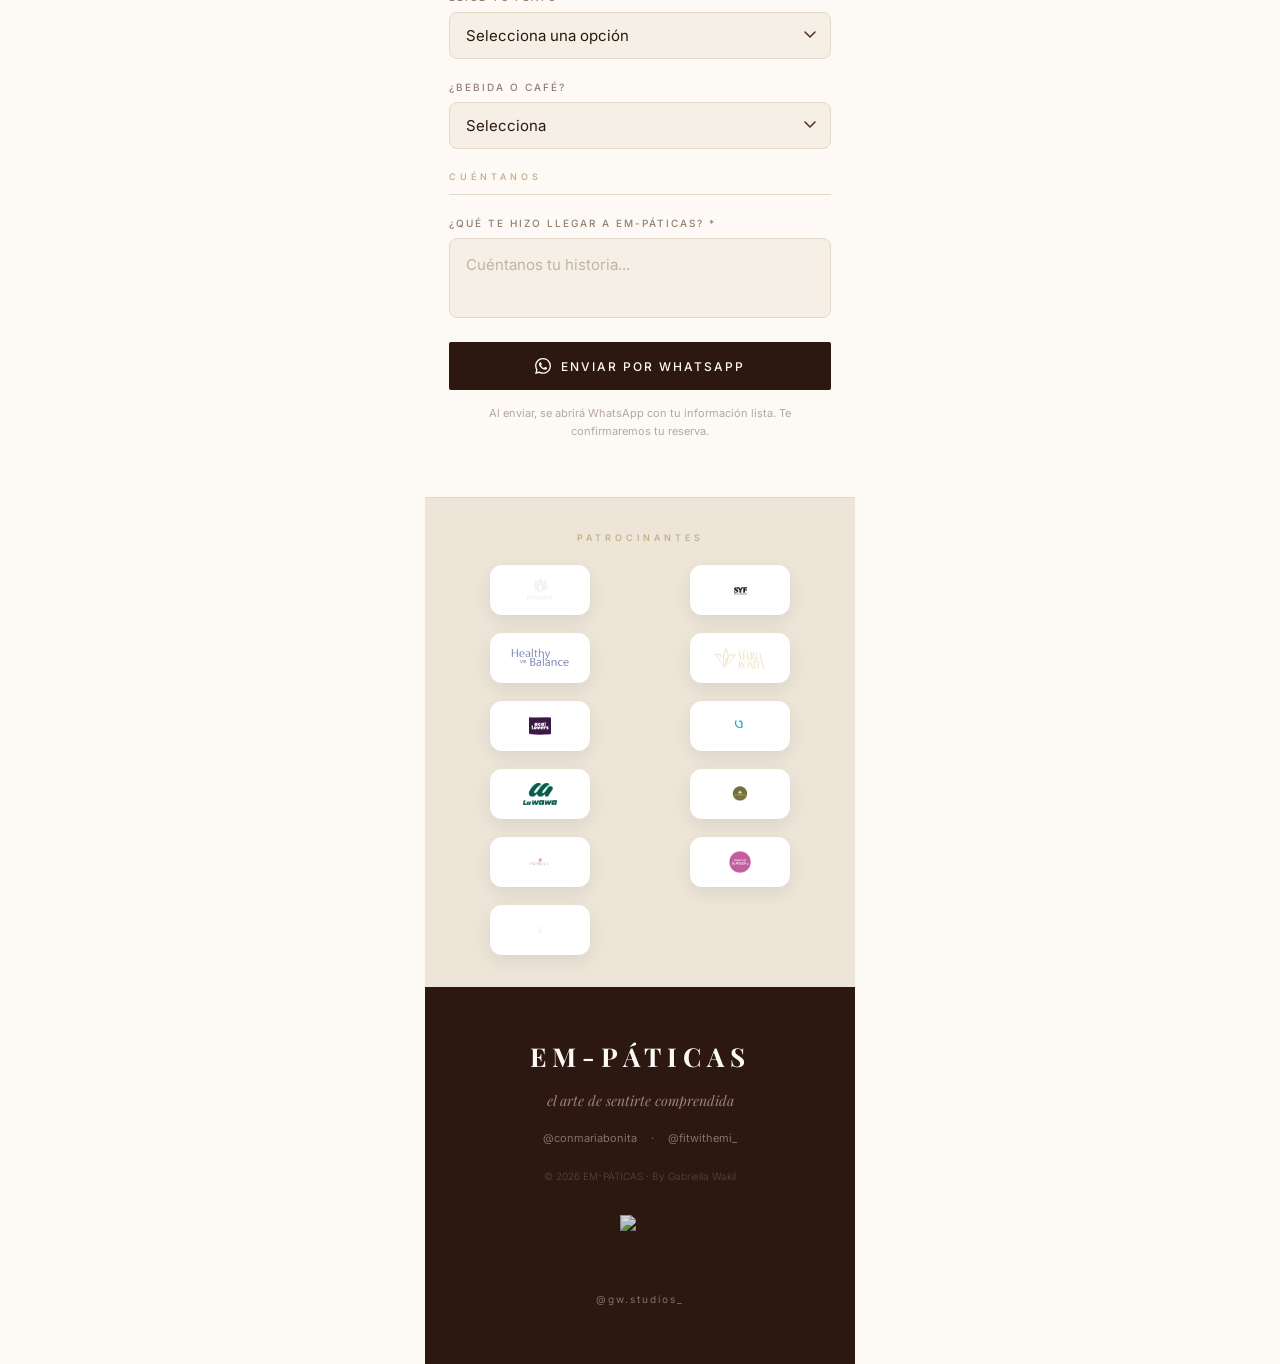
==== commit 531a148b: "Update evento.html" ====
--- a/pages/evento.html
+++ b/pages/evento.html
@@ -125,18 +125,18 @@
 
 <div class="sponsors rv">
   <span class="sponsors__tag">Patrocinantes</span>
-   <div class="sponsors__list">
-  <img src="img/intylact.png" alt="Intylact">
-  <img src="img/syf.png" alt="SYF">
-  <img src="img/healthy.png" alt="Healthy">
-  <img src="img/conmariabonita.png" alt="Con María Bonita">
-  <img src="img/acailovers.png" alt="Açailovers">
-  <img src="img/decogym.png" alt="Decogym">
-  <img src="img/lawawa.png" alt="La Wawa">
-  <img src="img/velaroma.png" alt="Velaroma">
-  <img src="img/patriciachacon.png" alt="Patricia Chacón">
-  <img src="img/santocha.png" alt="Santocha">
-  <img src="img/halo.png" alt="HALO">
+  <div class="sponsors__list">
+  <img src="../img/intylact.png" alt="Intylact">
+  <img src="../img/syf.png" alt="SYF">
+  <img src="../img/healthy.png" alt="Healthy">
+  <img src="../img/conmariabonita.png" alt="Con Maria Bonita">
+  <img src="../img/acailovers.png" alt="Acailovers">
+  <img src="../img/decogym.png" alt="Decogym">
+  <img src="../img/lawawa.png" alt="La Wawa">
+  <img src="../img/velaroma.png" alt="Velaroma">
+  <img src="../img/patriciachacon.png" alt="Patricia Chacón">
+  <img src="../img/santocha.png" alt="Santocha">
+  <img src="../img/halo.png" alt="HALO">
 </div>
 </div>
 
--- a/css/main.css
+++ b/css/main.css
@@ -616,7 +616,7 @@
 /* ── SPONSORS LOGOS GRID ── */
 .sponsors__list{
   display: grid;
-  grid-template-columns: repeat(3, 1fr);
+  grid-template-columns: repeat(2, 1fr);
   gap: 18px;
   align-items: center;
   justify-items: center;
@@ -624,13 +624,15 @@
 }
 
 .sponsors__list img{
-  max-width: 90px;
-  max-height: 45px;
+  max-width: 100px;
+  max-height: 50px;
   object-fit: contain;
-  padding: 10px;
-
-  background: rgba(255,255,255,0.6); /* 👈 fondo suave */
-  border-radius: 10px;
+
+  background: #ffffff; /* blanco limpio */
+  padding: 14px;
+  border-radius: 12px;
+
+  box-shadow: 0 6px 18px rgba(0,0,0,0.08); /* 👈 más contraste */
 }
 
 /* hover elegante */
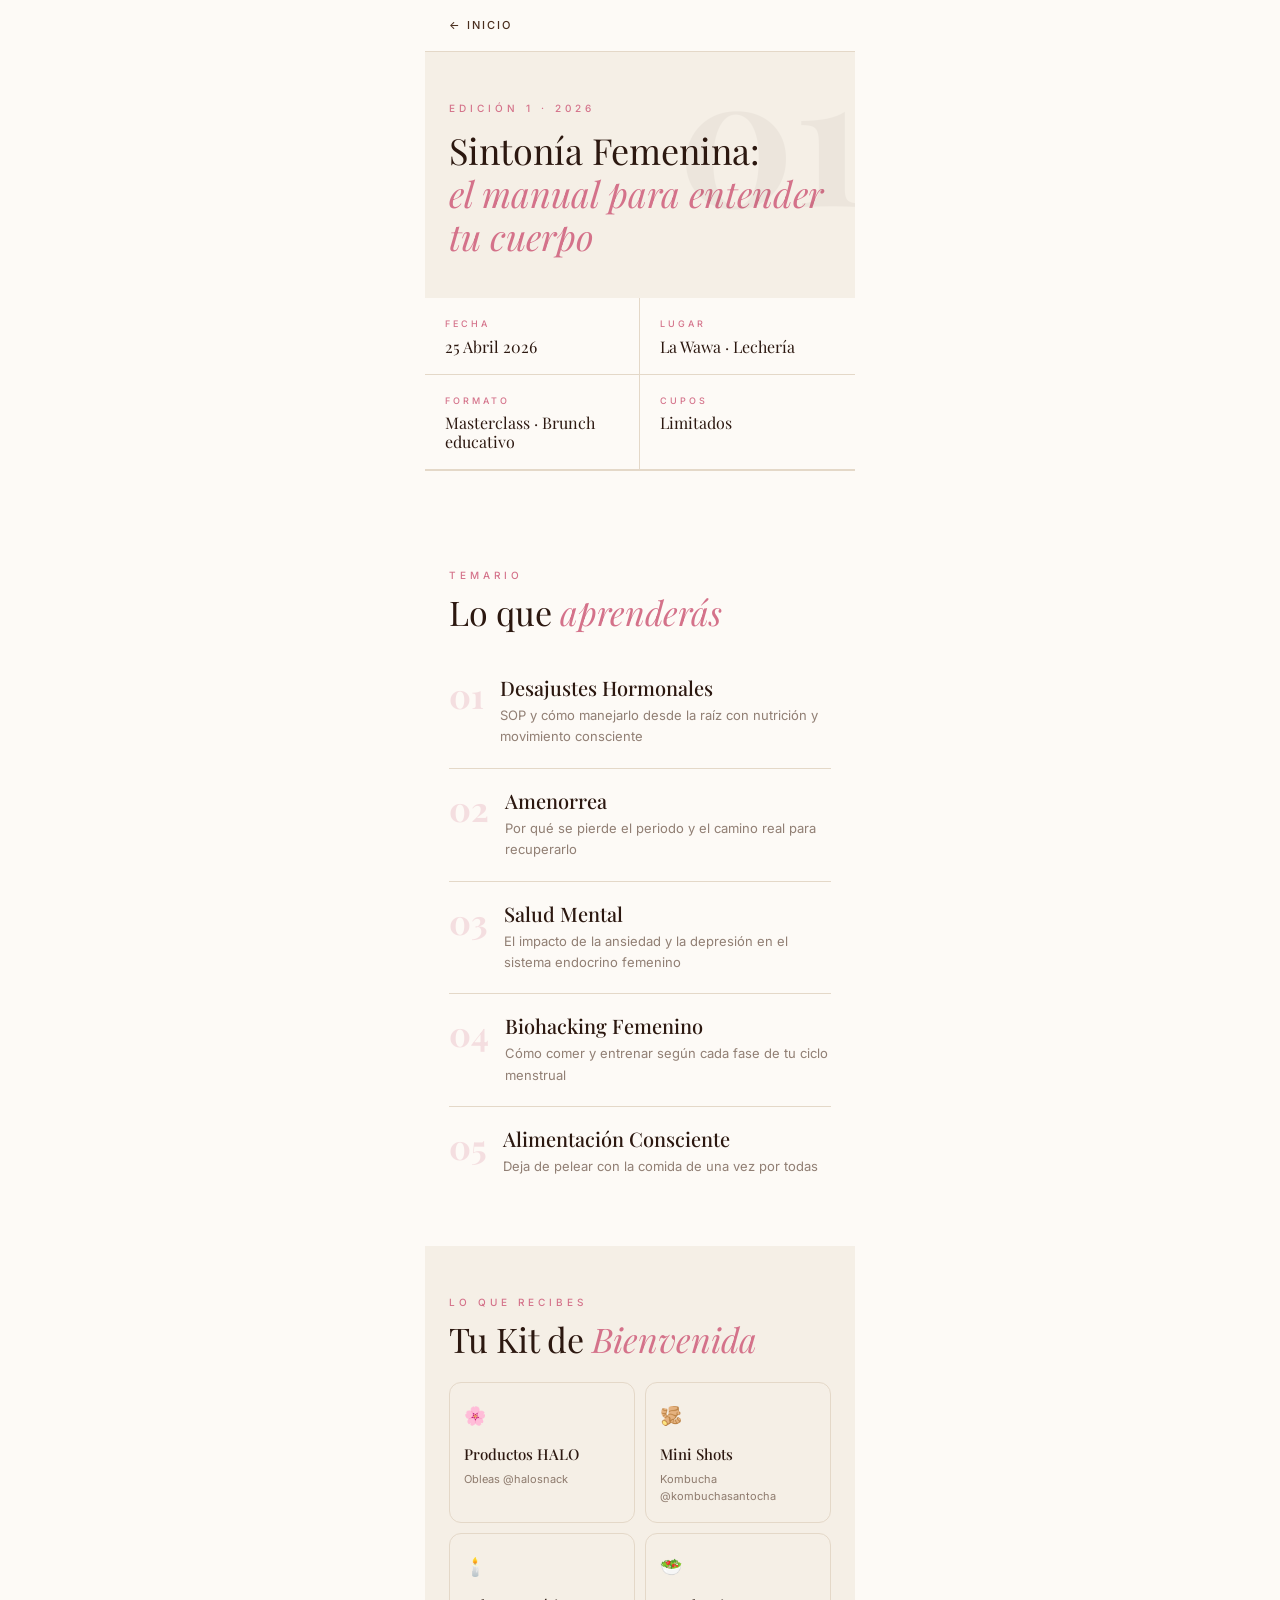
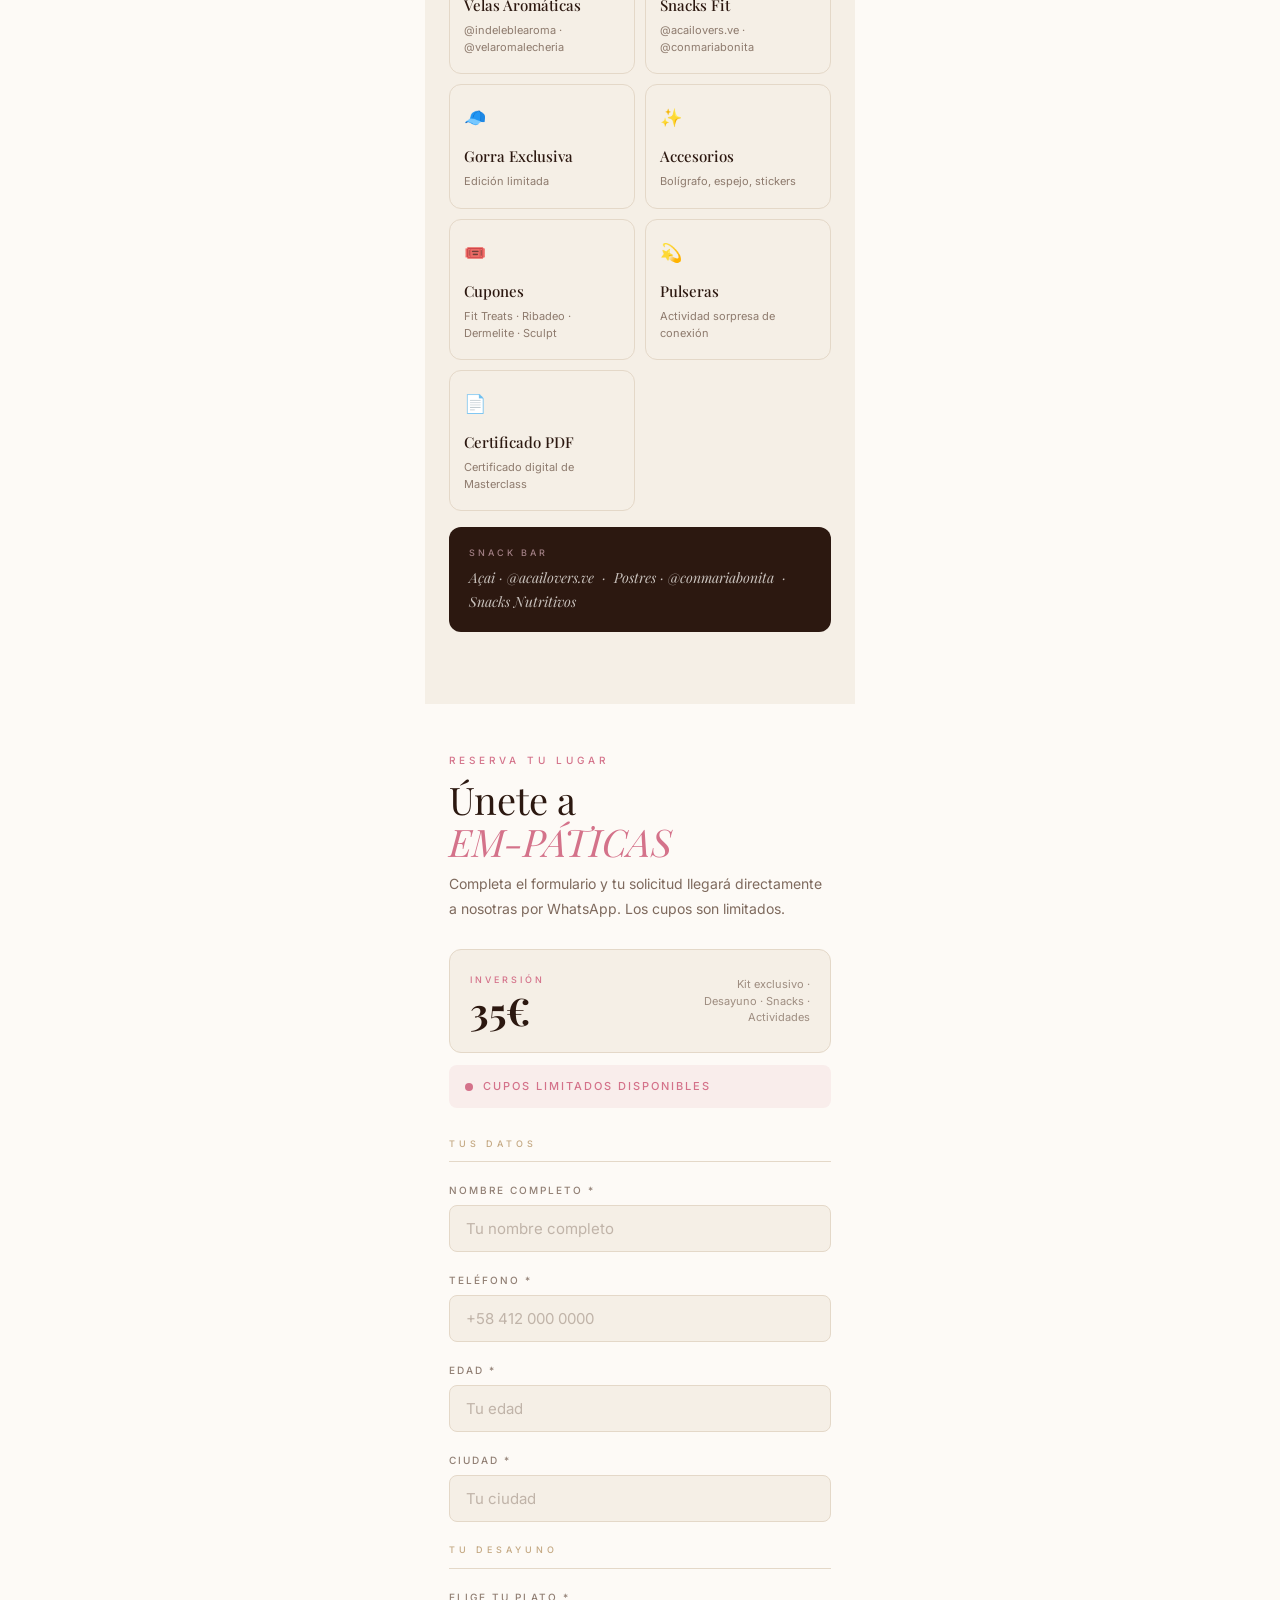
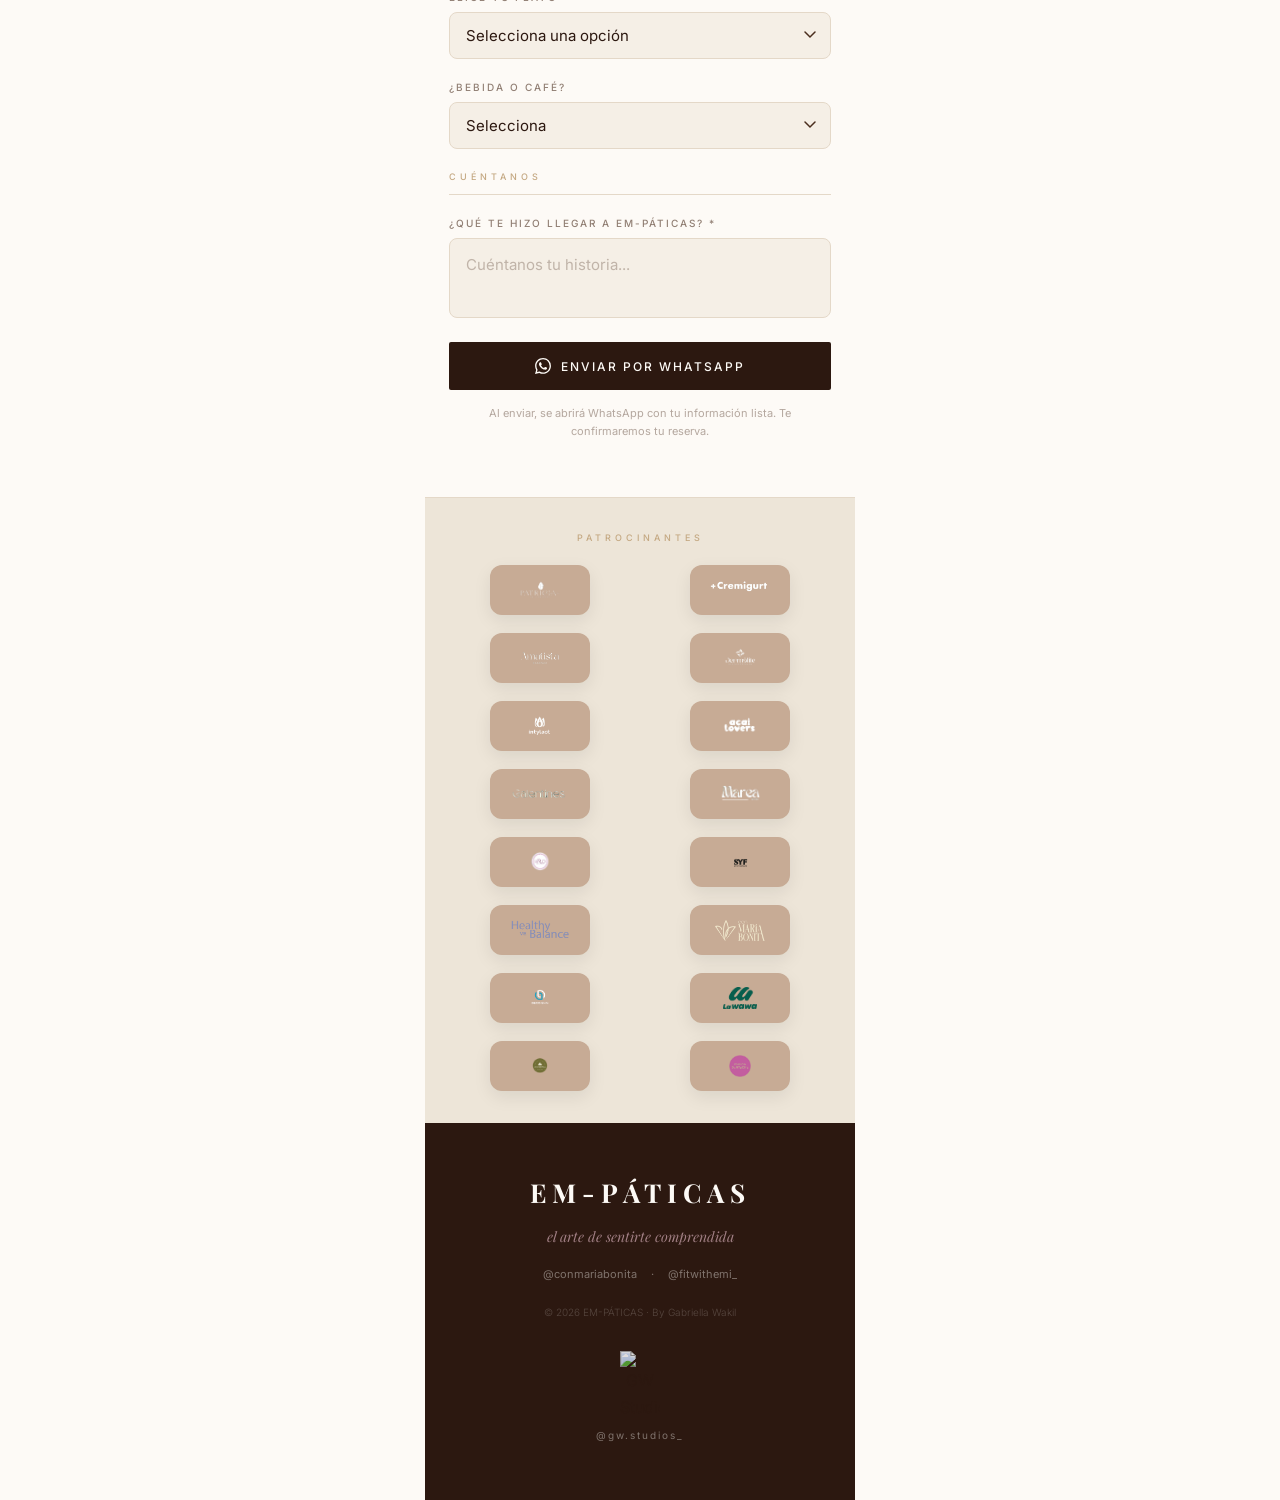
==== commit 88d31d8f: "Update evento.html" ====
--- a/pages/evento.html
+++ b/pages/evento.html
@@ -126,17 +126,22 @@
 <div class="sponsors rv">
   <span class="sponsors__tag">Patrocinantes</span>
   <div class="sponsors__list">
+  <img src="../img/patriciachacon.png" alt="Patricia Chacón">
+  <img src="../img/cremigurt.png" alt="Cremigurt">
+  <img src="../img/amatista.png" alt="Amatista">
+  <img src="../img/dermolite.png" alt="Dermolite">
   <img src="../img/intylact.png" alt="Intylact">
+  <img src="../img/acailovers.png" alt="Acai Lovers">
+  <img src="../img/galentines.png" alt="Galentines">
+  <img src="../img/marea.png" alt="Marea">
+  <img src="../img/halo.png" alt="HALO">
   <img src="../img/syf.png" alt="SYF">
   <img src="../img/healthy.png" alt="Healthy">
-  <img src="../img/conmariabonita.png" alt="Con Maria Bonita">
-  <img src="../img/acailovers.png" alt="Acailovers">
+  <img src="../img/conmariabonita.png" alt="Con María Bonita">
   <img src="../img/decogym.png" alt="Decogym">
   <img src="../img/lawawa.png" alt="La Wawa">
   <img src="../img/velaroma.png" alt="Velaroma">
-  <img src="../img/patriciachacon.png" alt="Patricia Chacón">
   <img src="../img/santocha.png" alt="Santocha">
-  <img src="../img/halo.png" alt="HALO">
 </div>
 </div>
 
--- a/css/main.css
+++ b/css/main.css
@@ -613,31 +613,19 @@
   height: 64px;
 }
 
-/* ── SPONSORS LOGOS GRID ── */
 .sponsors__list{
-  display: grid;
-  grid-template-columns: repeat(2, 1fr);
-  gap: 18px;
-  align-items: center;
-  justify-items: center;
-  margin-top: 20px;
+  display:grid;
+  grid-template-columns:repeat(2, 1fr);
+  gap:18px;
+  margin-top:20px;
 }
 
 .sponsors__list img{
-  max-width: 100px;
-  max-height: 50px;
-  object-fit: contain;
-
-  background: #ffffff; /* blanco limpio */
-  padding: 14px;
-  border-radius: 12px;
-
-  box-shadow: 0 6px 18px rgba(0,0,0,0.08); /* 👈 más contraste */
-}
-
-/* hover elegante */
-.sponsors__list img:hover{
-  opacity: 1;
-  filter: grayscale(0%);
-  transform: scale(1.05);
-}
+  display:block;
+  width:100%;
+  height:95px;
+  object-fit:contain;
+  background:#c9ad97;
+  border-radius:16px;
+  padding:16px;
+}
--- a/css/evento.css
+++ b/css/evento.css
@@ -220,3 +220,25 @@
   color:var(--espresso2);opacity:.4;line-height:1.65;
   margin-top:14px;
 }
+
+/* ── SPONSORS LOGOS GRID ── */
+.sponsors__list{
+  display: grid;
+  grid-template-columns: repeat(2, 1fr);
+  gap: 18px;
+  align-items: center;
+  justify-items: center;
+  margin-top: 20px;
+}
+
+.sponsors__list img{
+  max-width: 100px;
+  max-height: 50px;
+  object-fit: contain;
+
+  background: #c7ab95; /* blanco limpio */
+  padding: 14px;
+  border-radius: 12px;
+
+  box-shadow: 0 6px 18px rgba(0,0,0,0.08); /* 👈 más contraste */
+}
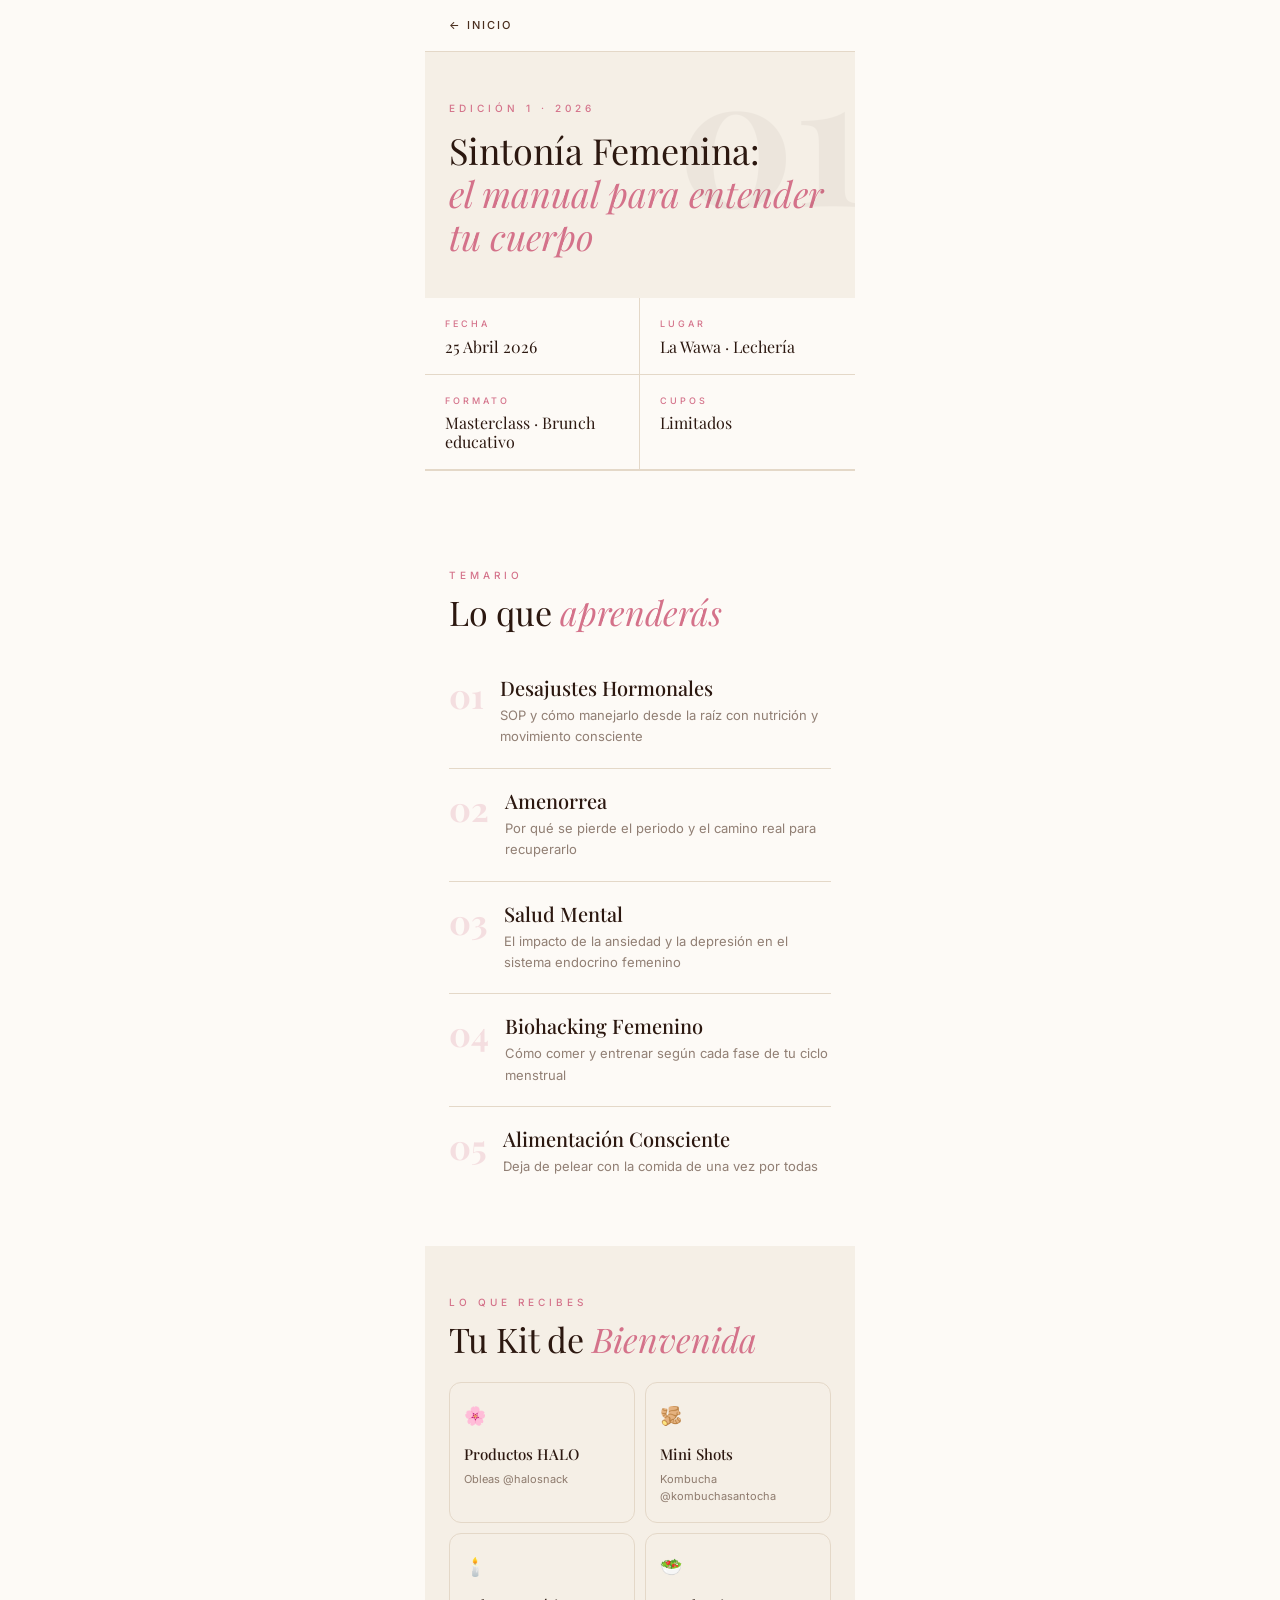
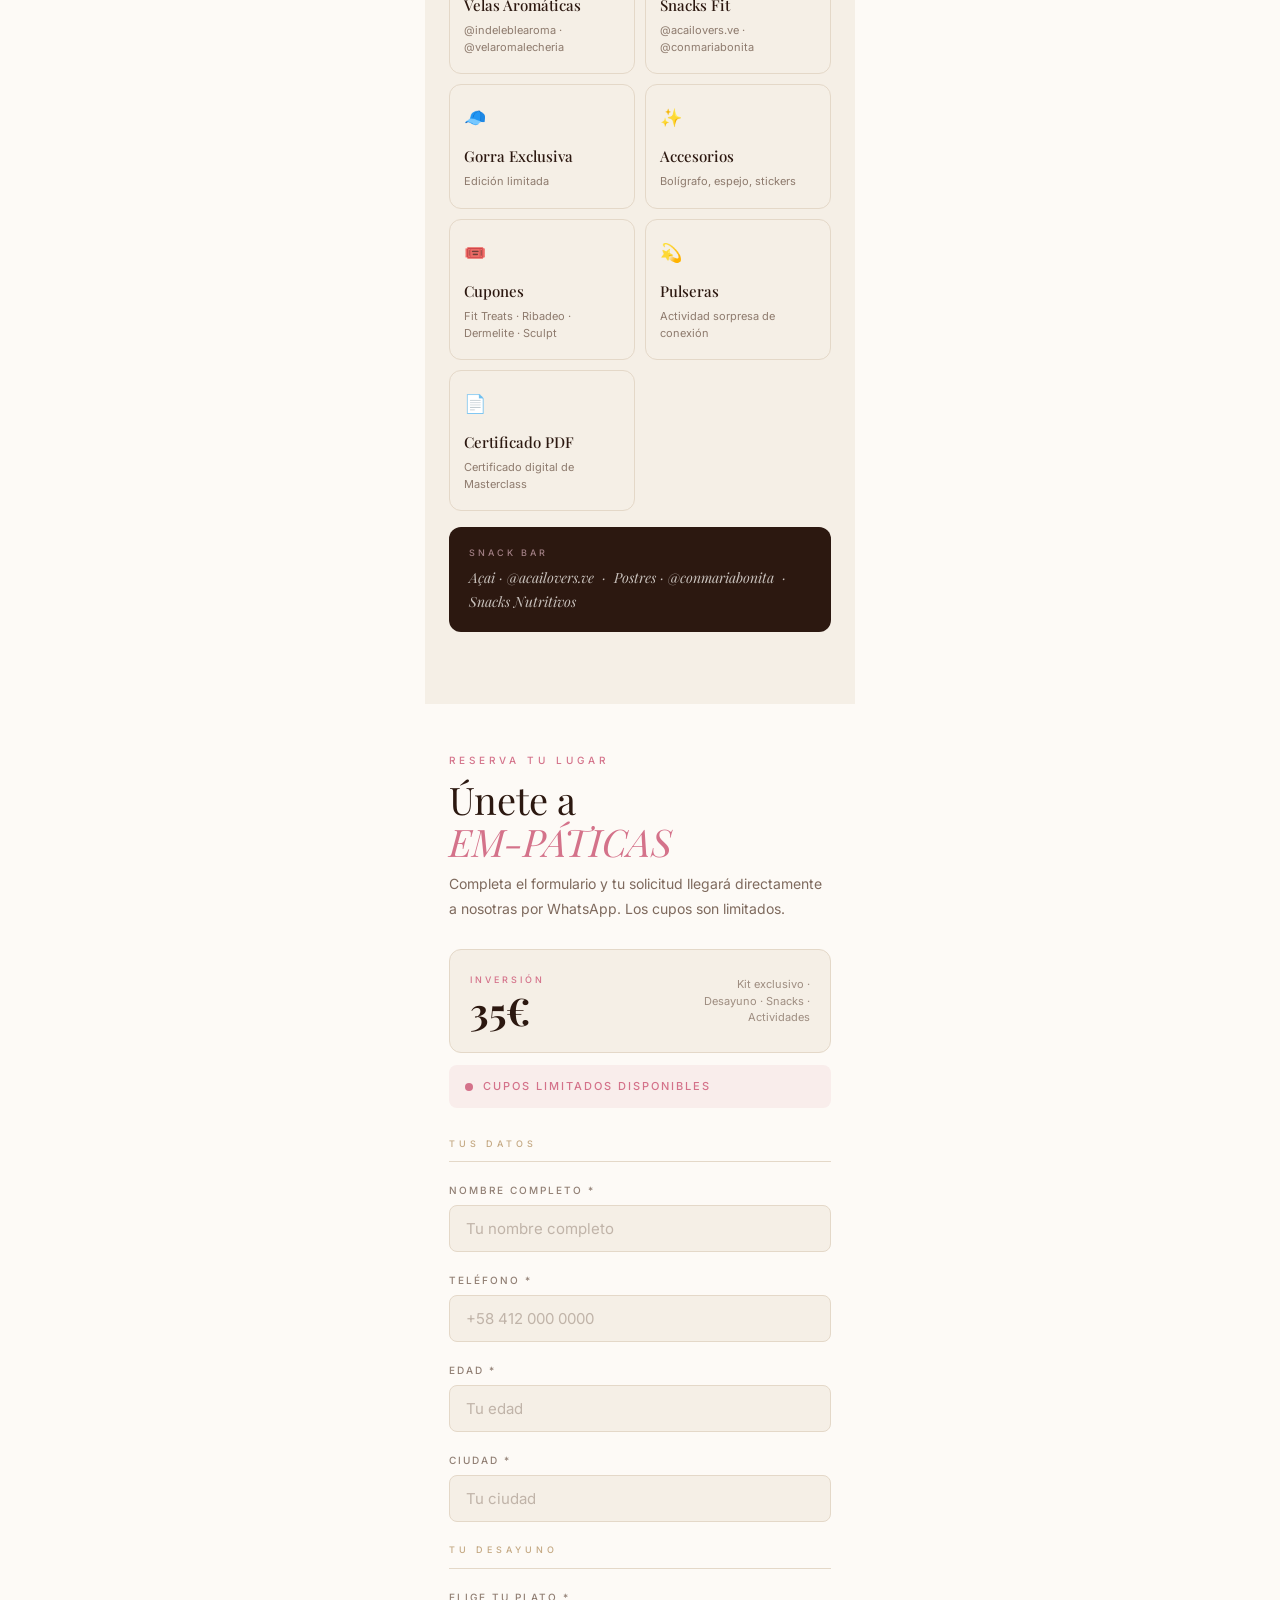
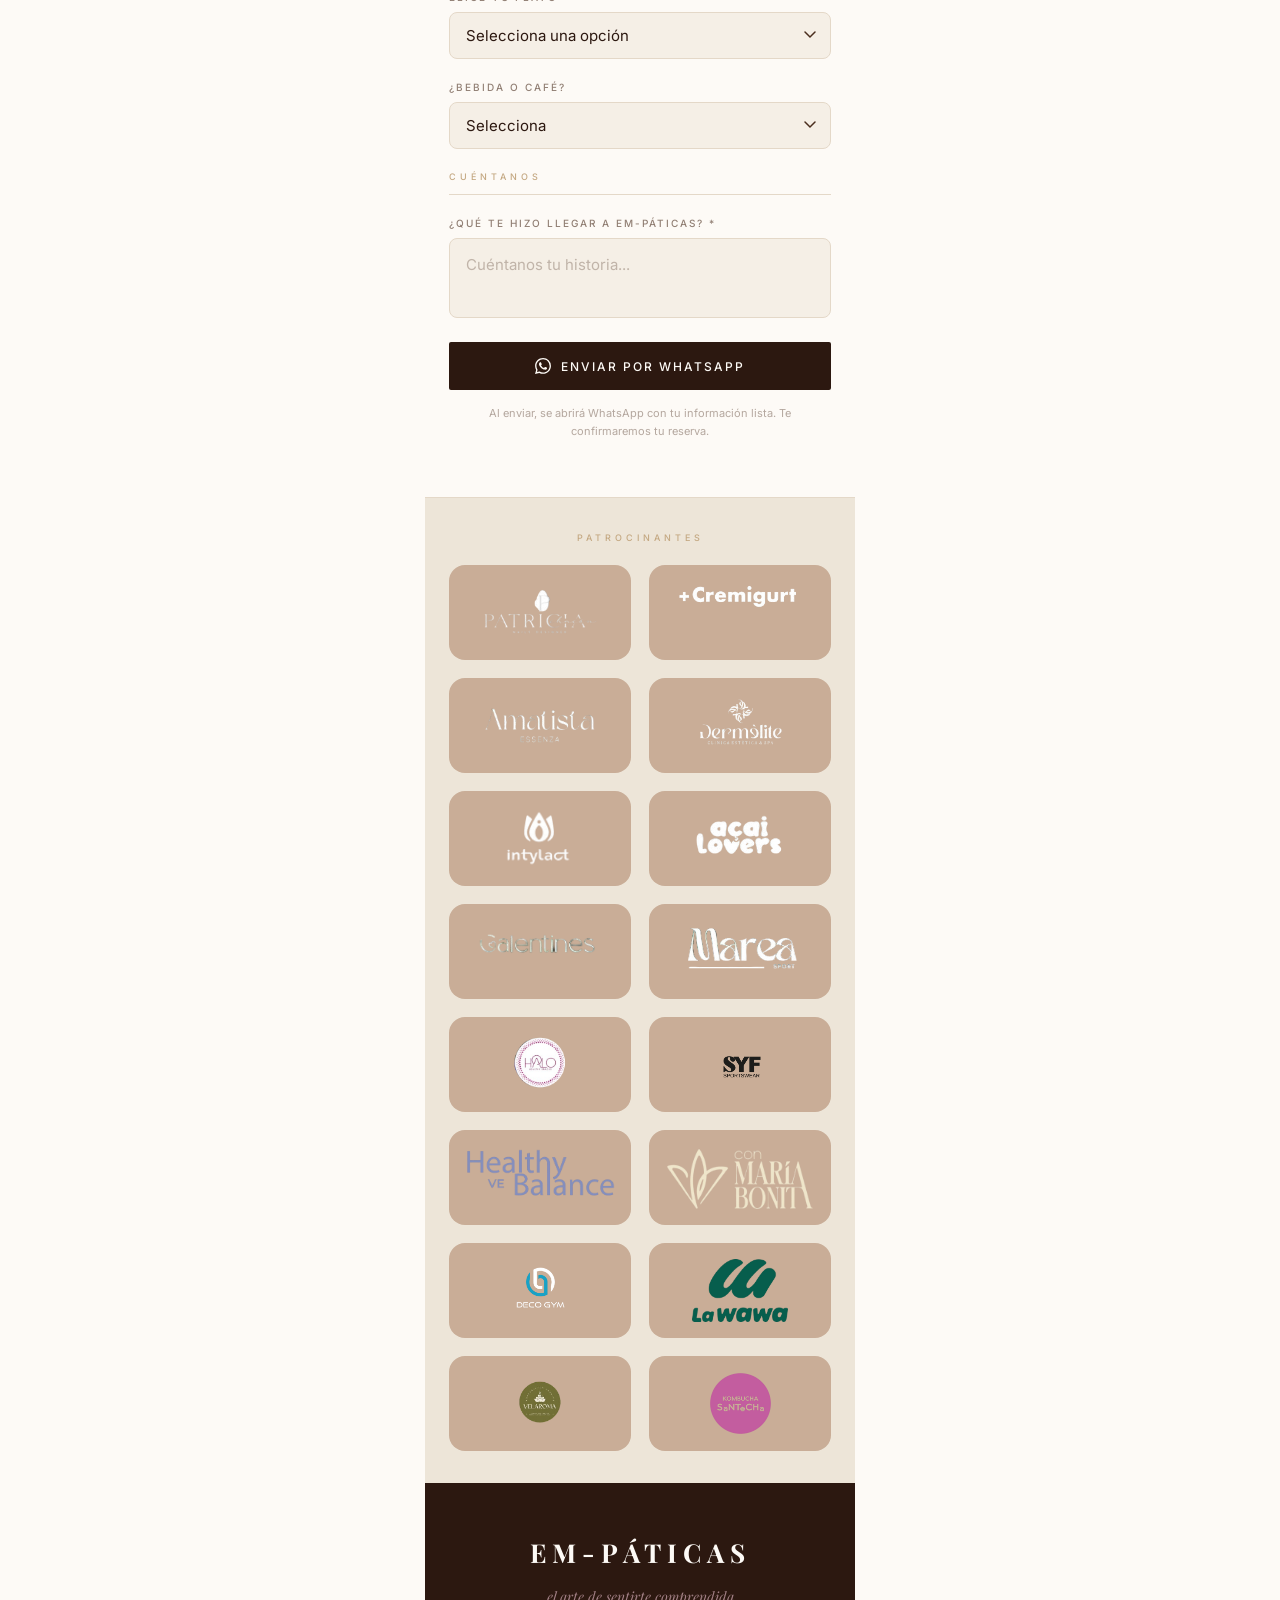
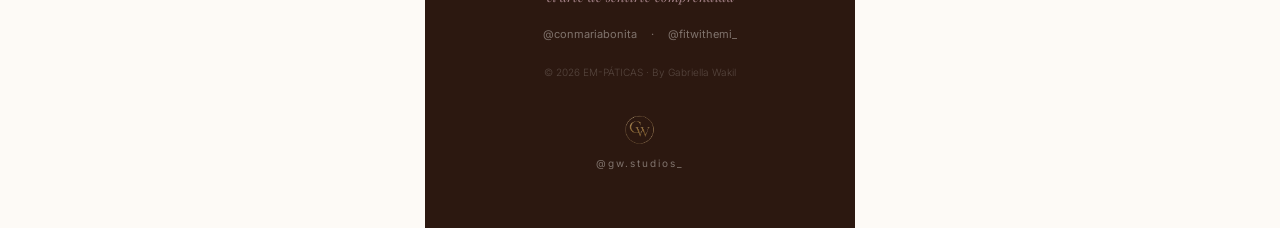
==== commit 827baa1b: "Update evento.html" ====
--- a/pages/evento.html
+++ b/pages/evento.html
@@ -156,7 +156,7 @@
   </div>
   <p class="footer__copy">© 2026 EM-PÁTICAS · By Gabriella Wakil</p>
   <div class="footer__signature">
-  <img src="img/gw.png" alt="GW Studios">
+  <img src="../img/gw.png" alt="GW Studios">
   <span>@gw.studios_</span>
 </div>
 </footer>
--- a/css/evento.css
+++ b/css/evento.css
@@ -221,24 +221,19 @@
   margin-top:14px;
 }
 
-/* ── SPONSORS LOGOS GRID ── */
 .sponsors__list{
-  display: grid;
-  grid-template-columns: repeat(2, 1fr);
-  gap: 18px;
-  align-items: center;
-  justify-items: center;
-  margin-top: 20px;
+  display:grid;
+  grid-template-columns:repeat(2, 1fr);
+  gap:18px;
+  margin-top:20px;
 }
 
 .sponsors__list img{
-  max-width: 100px;
-  max-height: 50px;
-  object-fit: contain;
-
-  background: #c7ab95; /* blanco limpio */
-  padding: 14px;
-  border-radius: 12px;
-
-  box-shadow: 0 6px 18px rgba(0,0,0,0.08); /* 👈 más contraste */
-}
+  display:block;
+  width:100%;
+  height:95px;
+  object-fit:contain;
+  background:#c9ad97;
+  border-radius:16px;
+  padding:16px;
+}
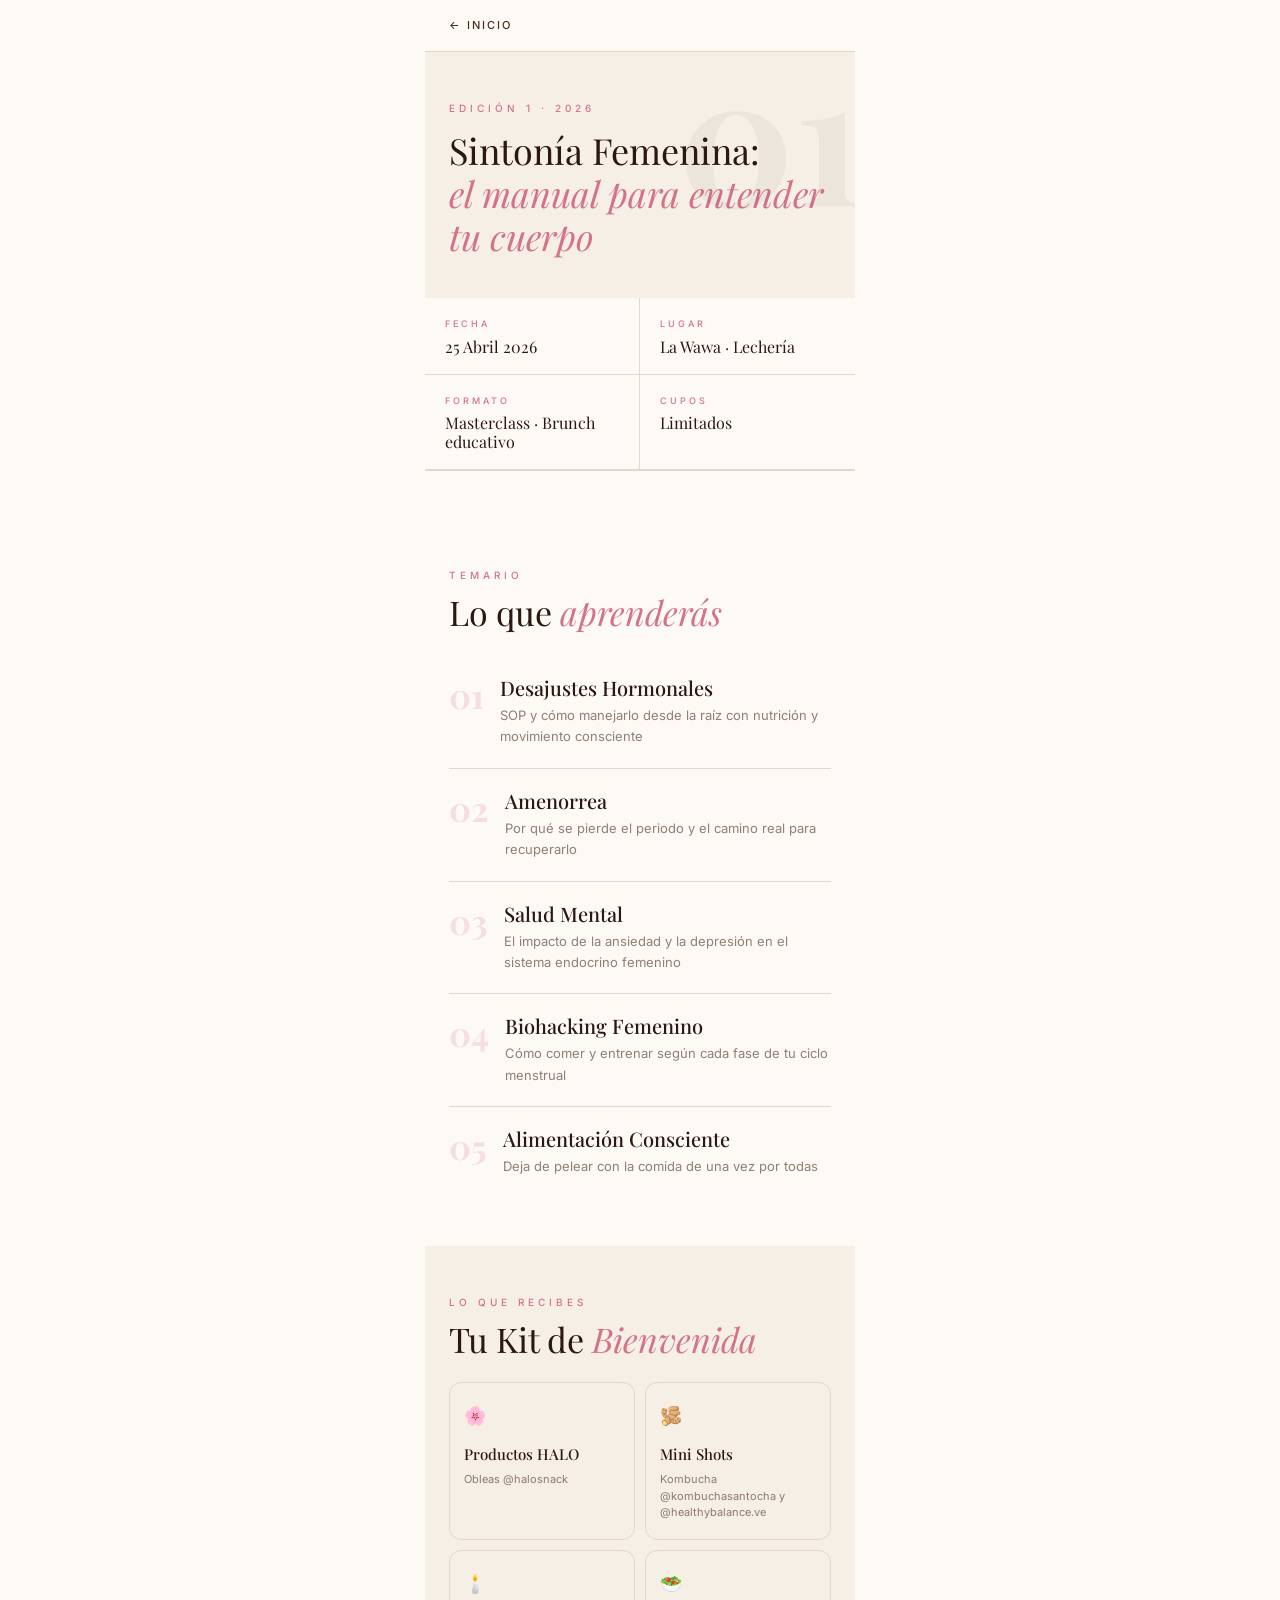
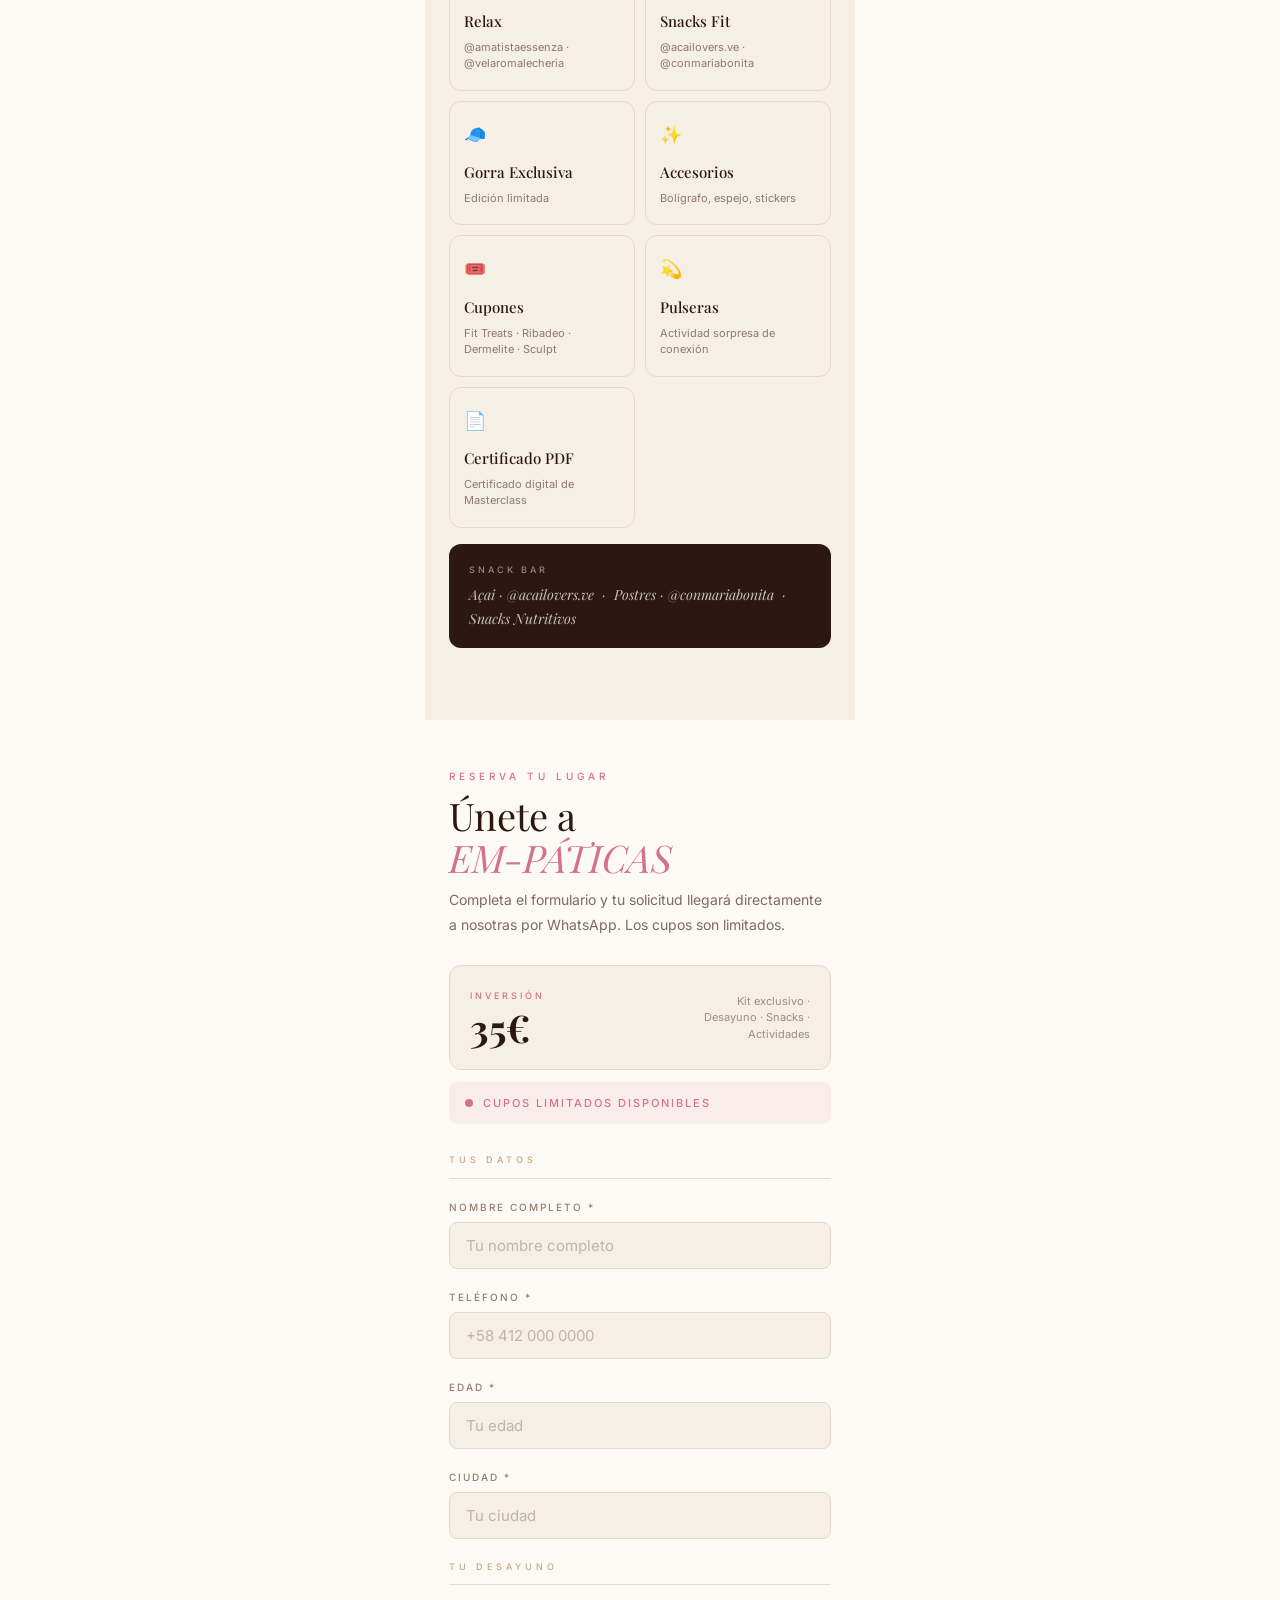
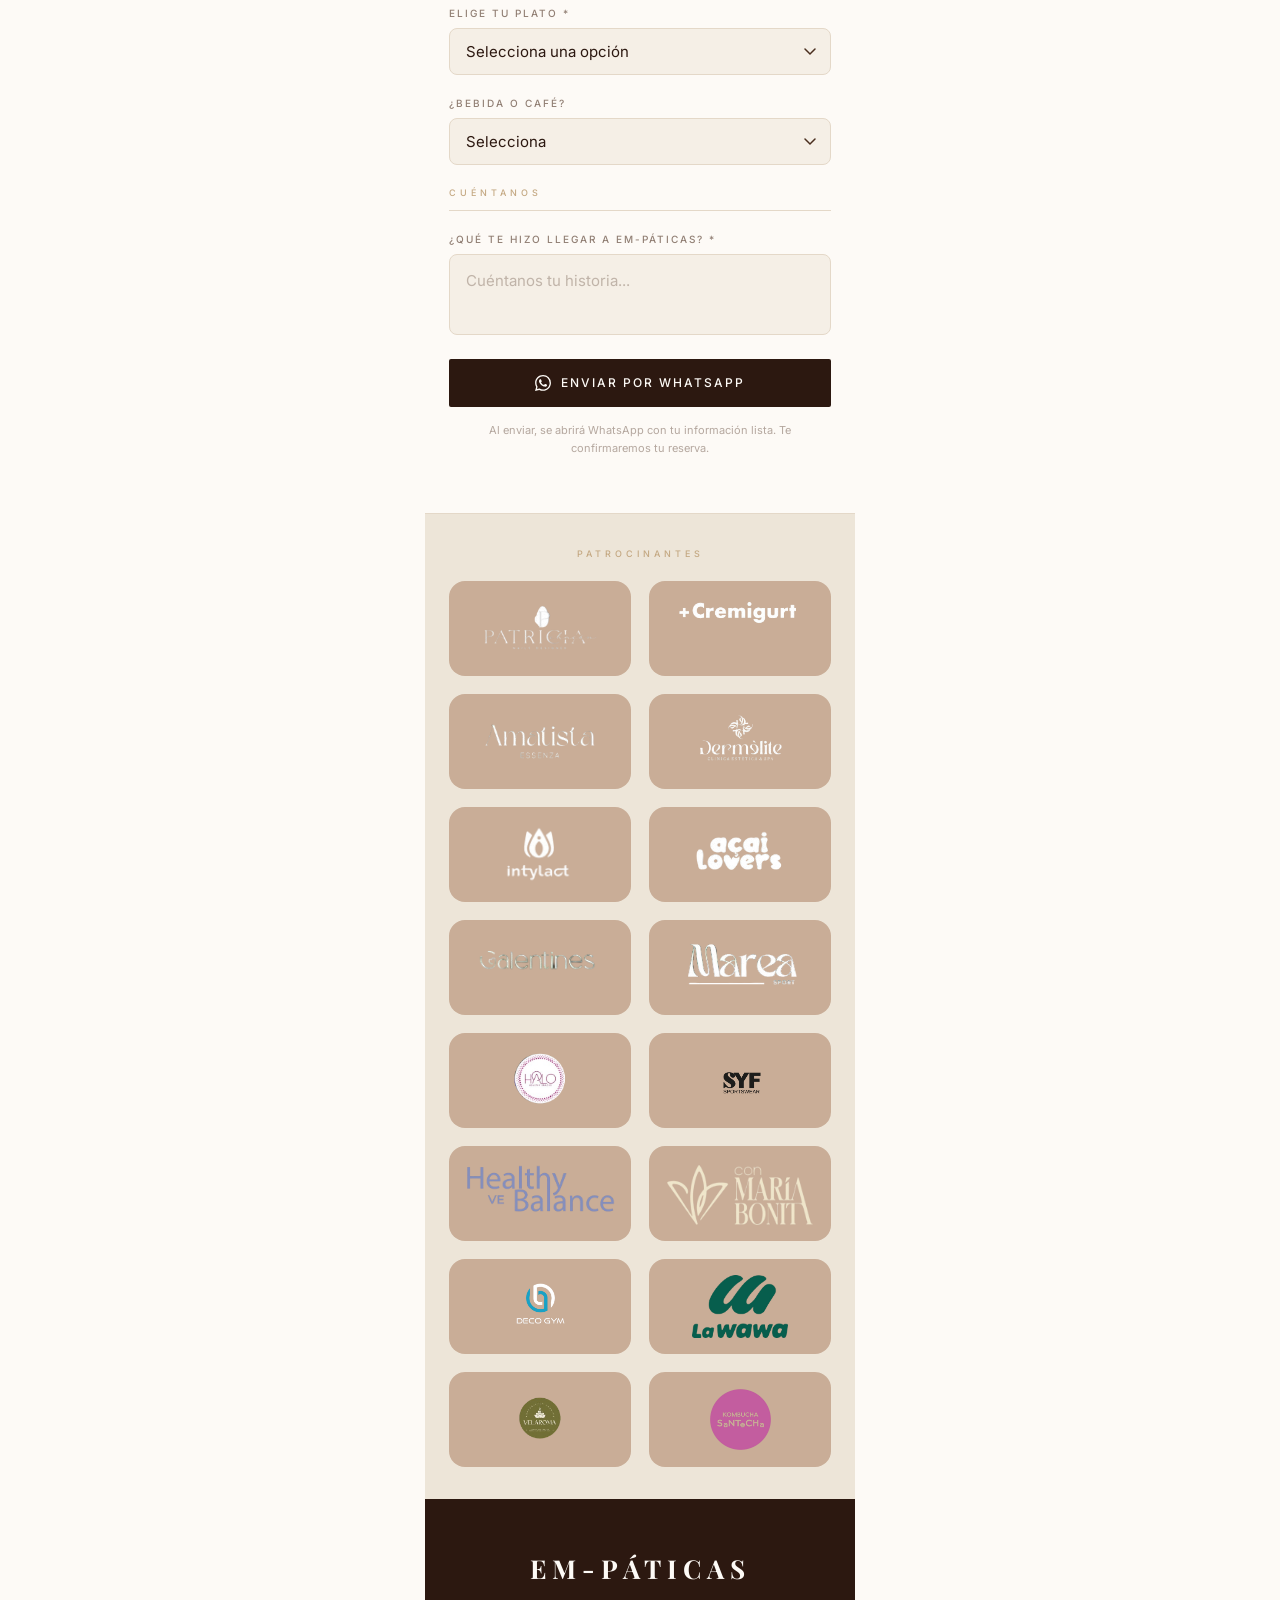
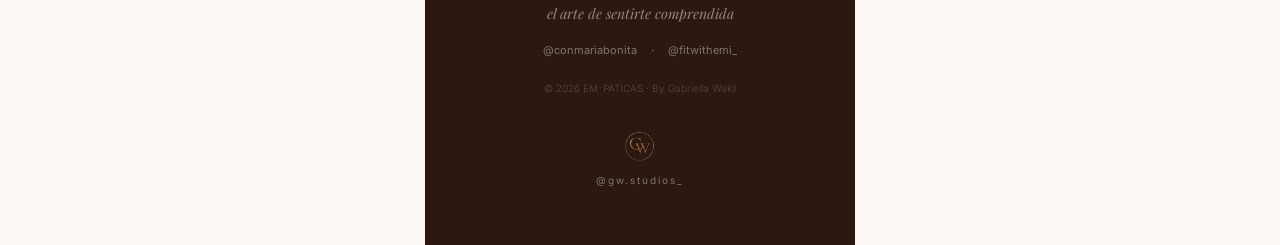
==== commit 3b92f569: "Update evento.html" ====
--- a/pages/evento.html
+++ b/pages/evento.html
@@ -46,8 +46,8 @@
   </div>
   <div class="kit-grid">
     <div class="kit-card"><span class="kit-card__icon">🌸</span><h4>Productos HALO</h4><p>Obleas @halosnack</p></div>
-    <div class="kit-card"><span class="kit-card__icon">🫚</span><h4>Mini Shots</h4><p>Kombucha @kombuchasantocha</p></div>
-    <div class="kit-card"><span class="kit-card__icon">🕯️</span><h4>Velas Aromáticas</h4><p>@indeleblearoma · @velaromalecheria</p></div>
+    <div class="kit-card"><span class="kit-card__icon">🫚</span><h4>Mini Shots</h4><p>Kombucha @kombuchasantocha y @healthybalance.ve</p></div>
+    <div class="kit-card"><span class="kit-card__icon">🕯️</span><h4>Relax</h4><p>@amatistaessenza · @velaromalecheria</p></div>
     <div class="kit-card"><span class="kit-card__icon">🥗</span><h4>Snacks Fit</h4><p>@acailovers.ve · @conmariabonita</p></div>
     <div class="kit-card"><span class="kit-card__icon">🧢</span><h4>Gorra Exclusiva</h4><p>Edición limitada</p></div>
     <div class="kit-card"><span class="kit-card__icon">✨</span><h4>Accesorios</h4><p>Bolígrafo, espejo, stickers</p></div>
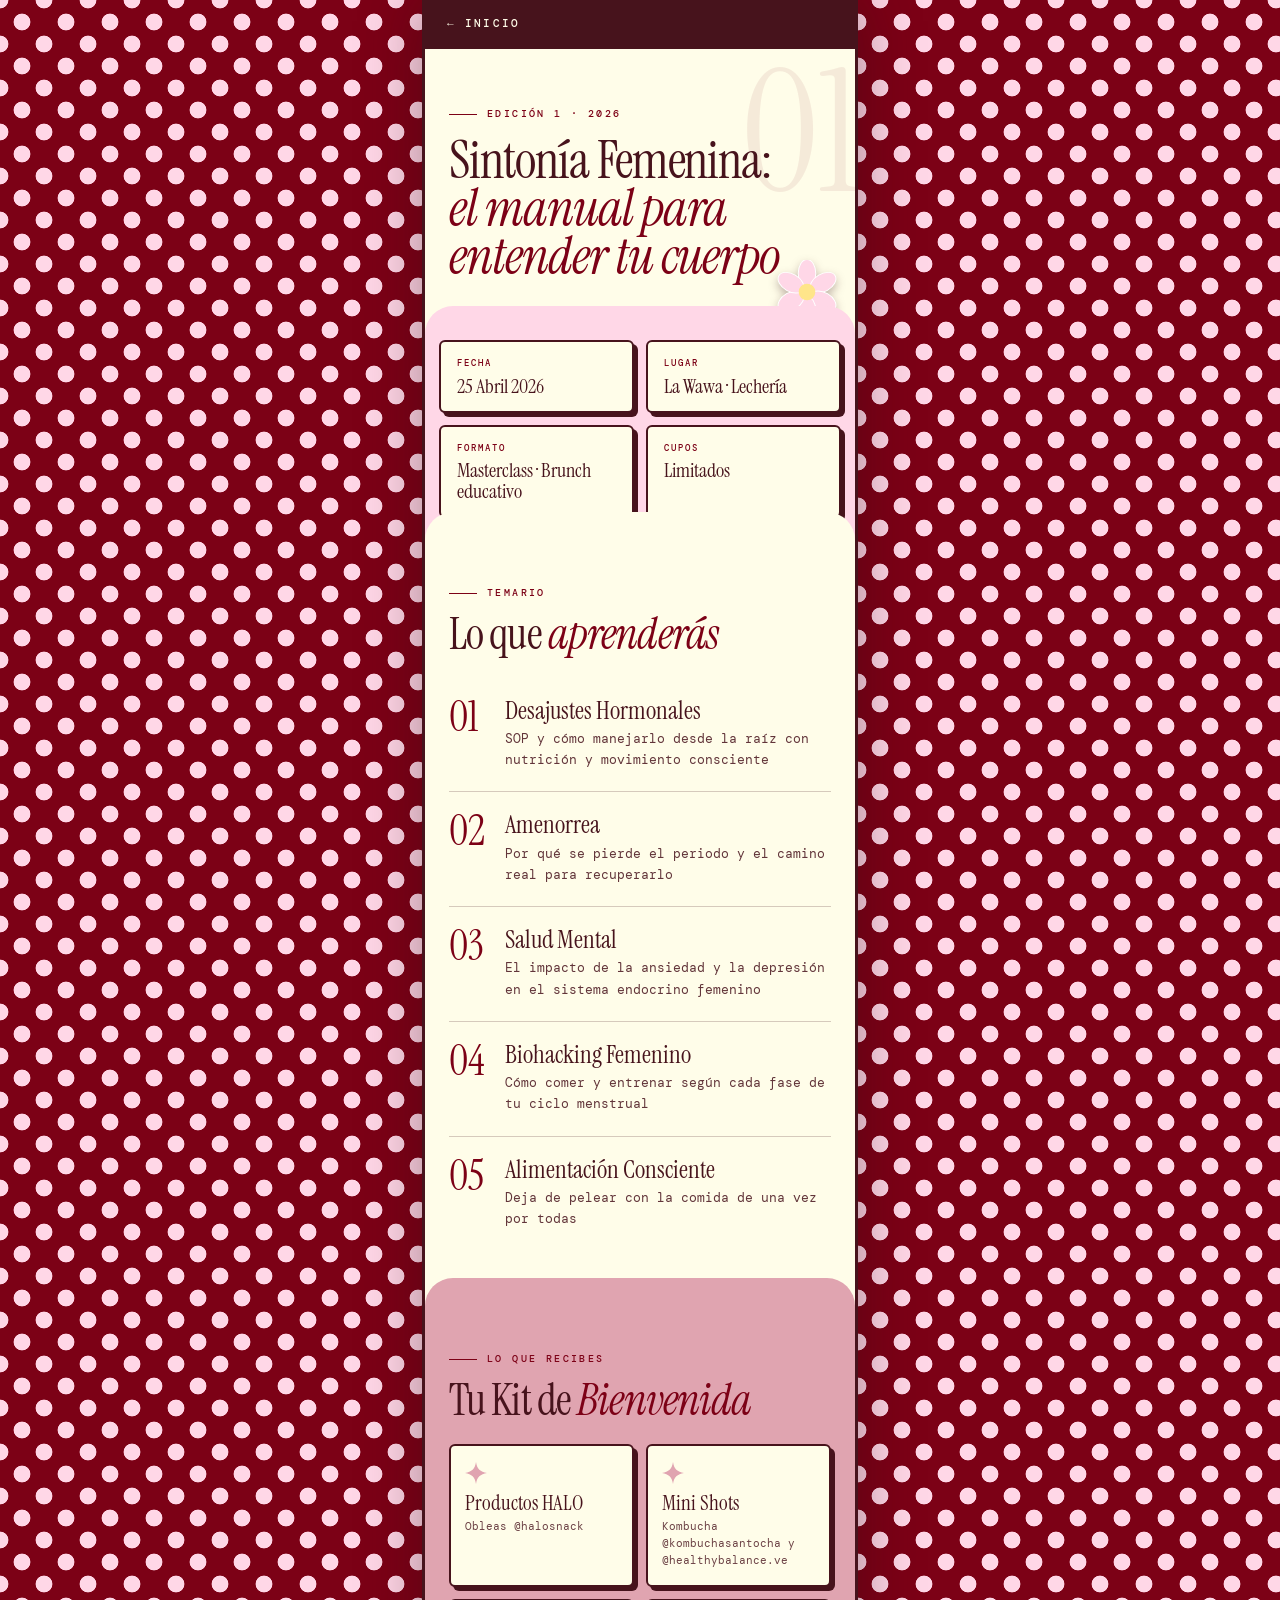
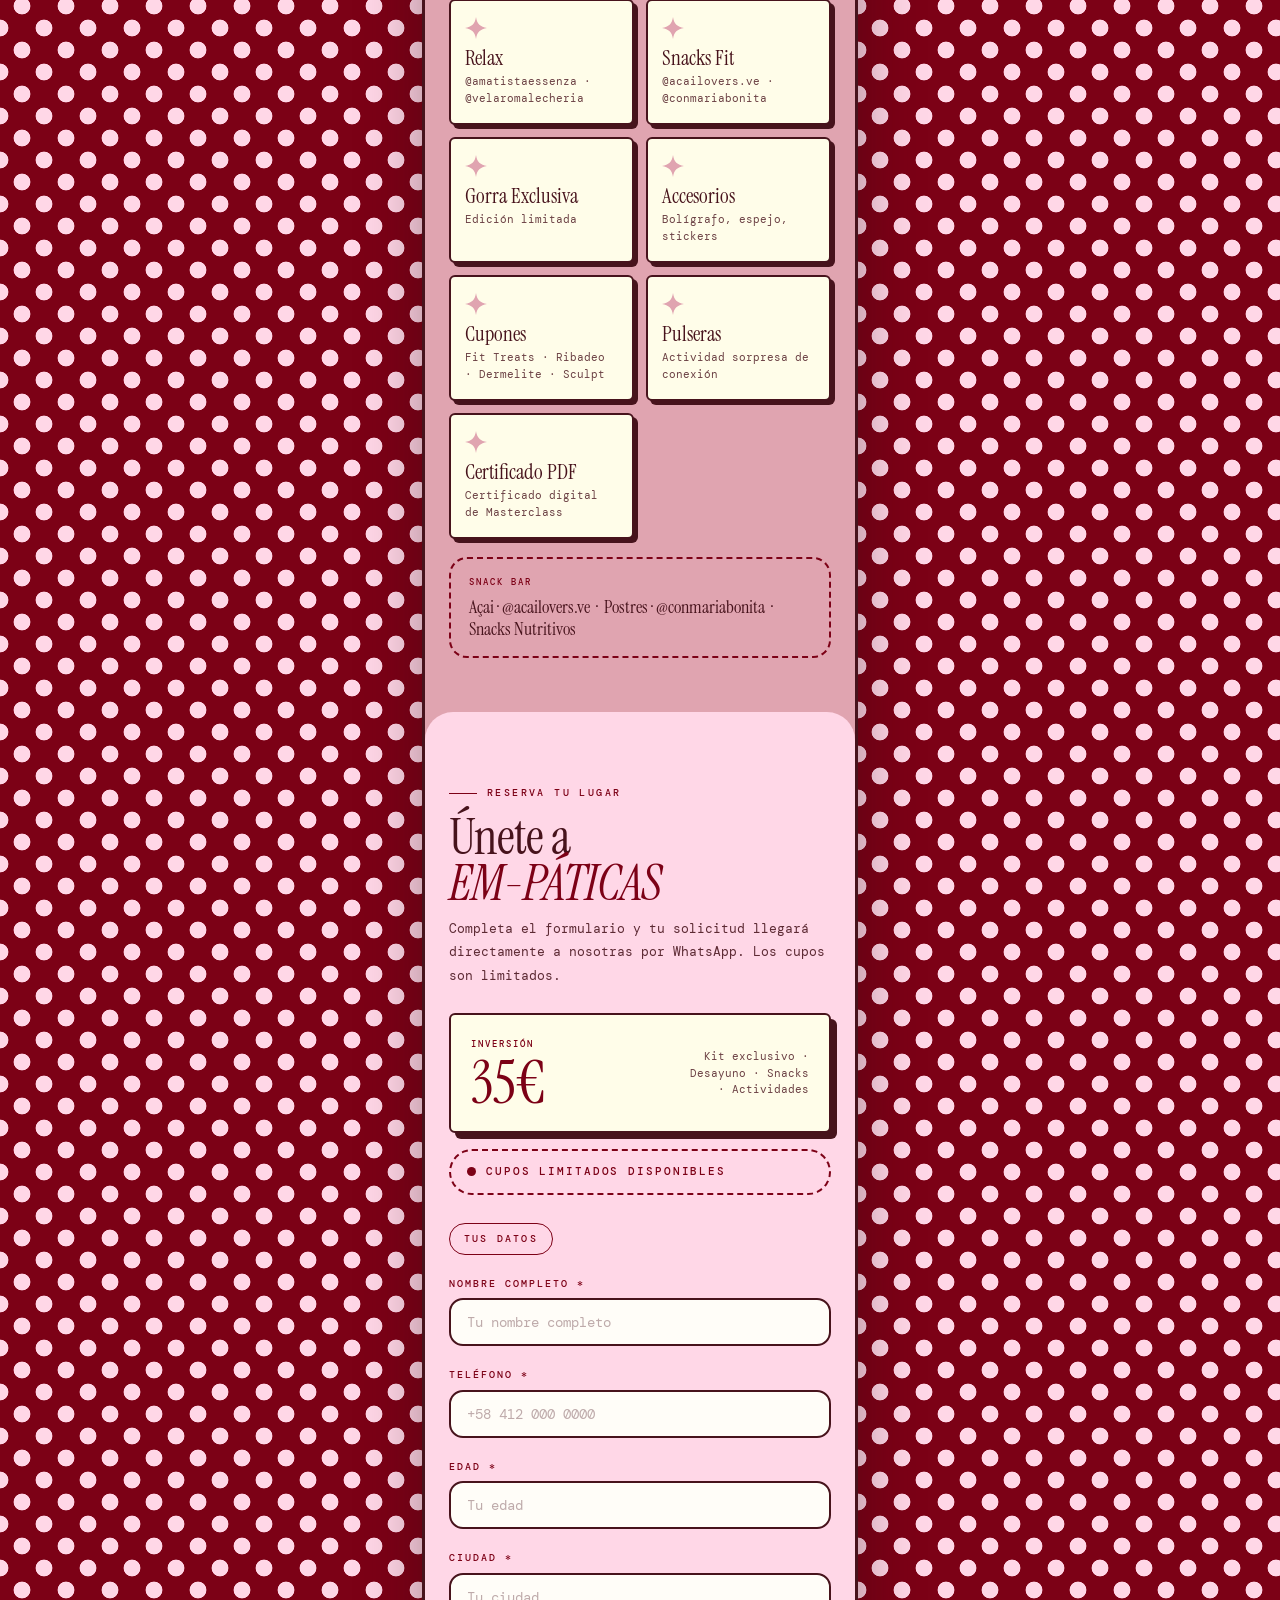
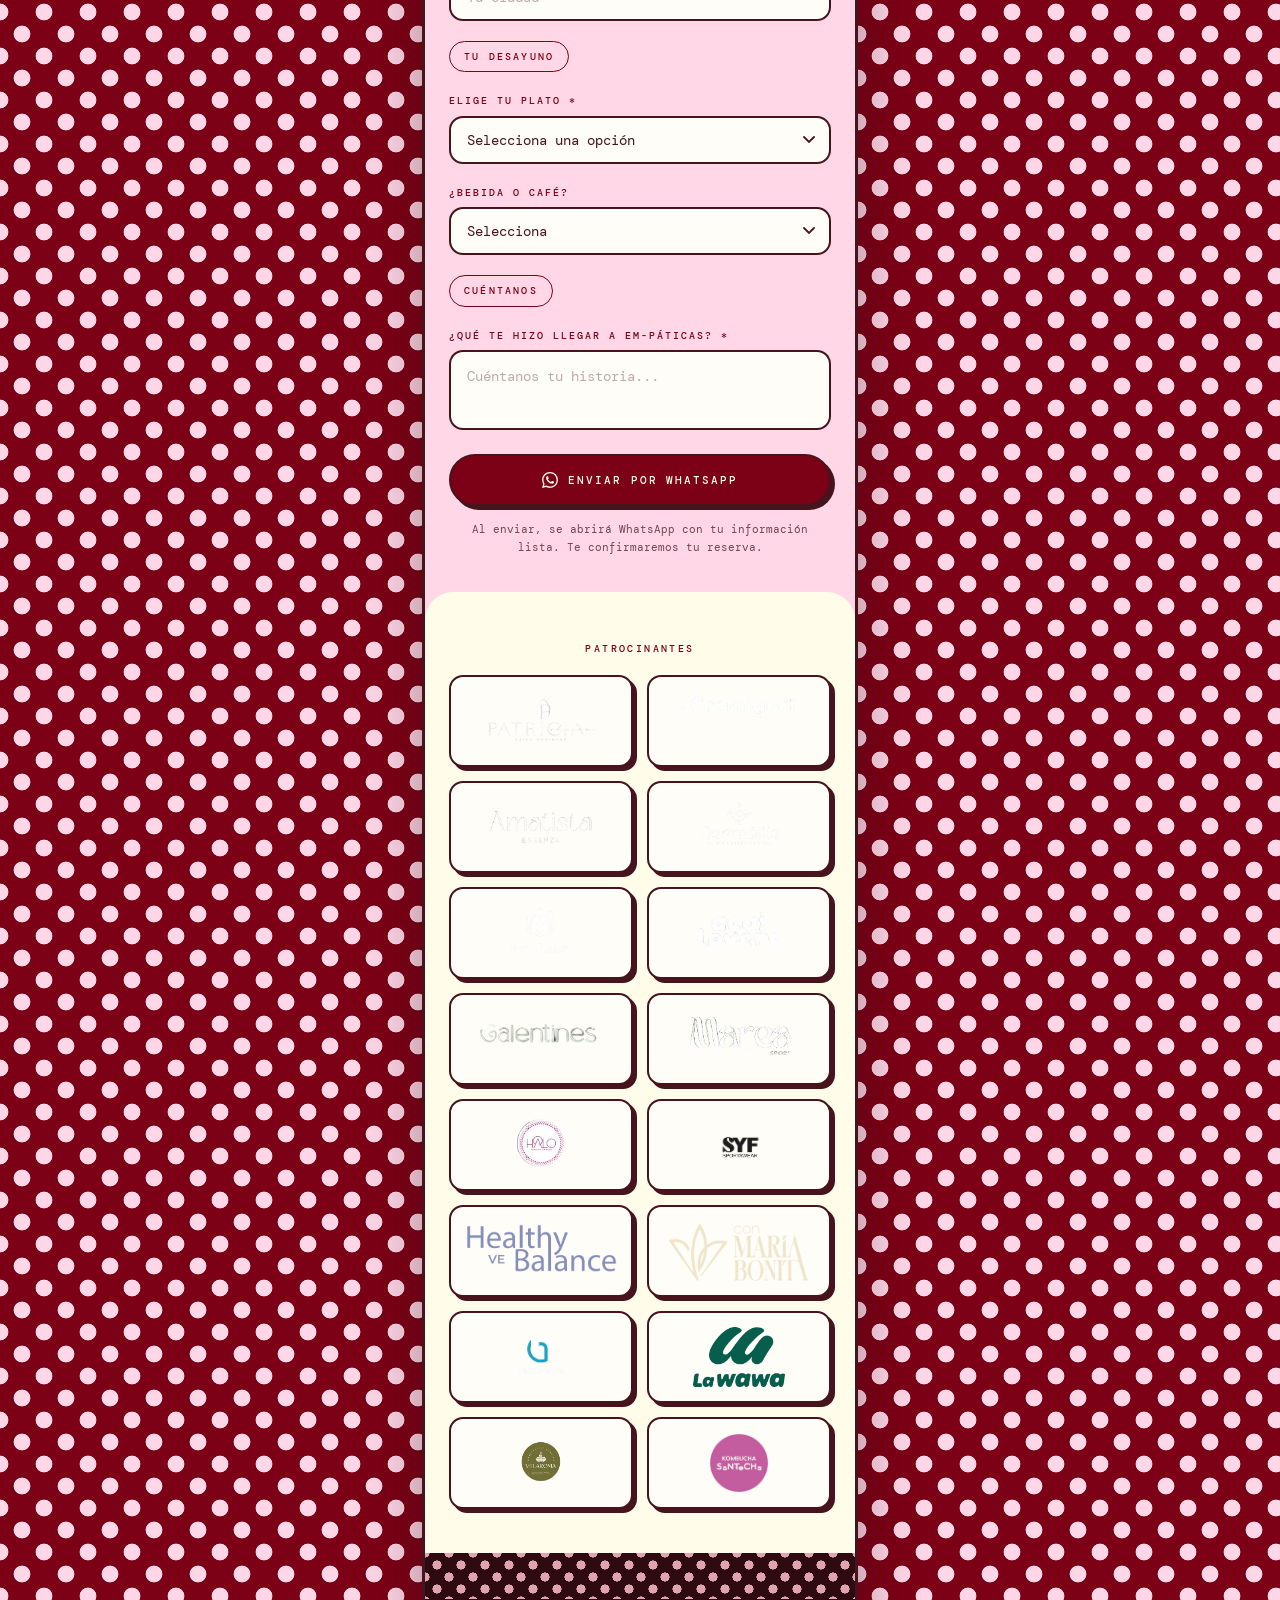
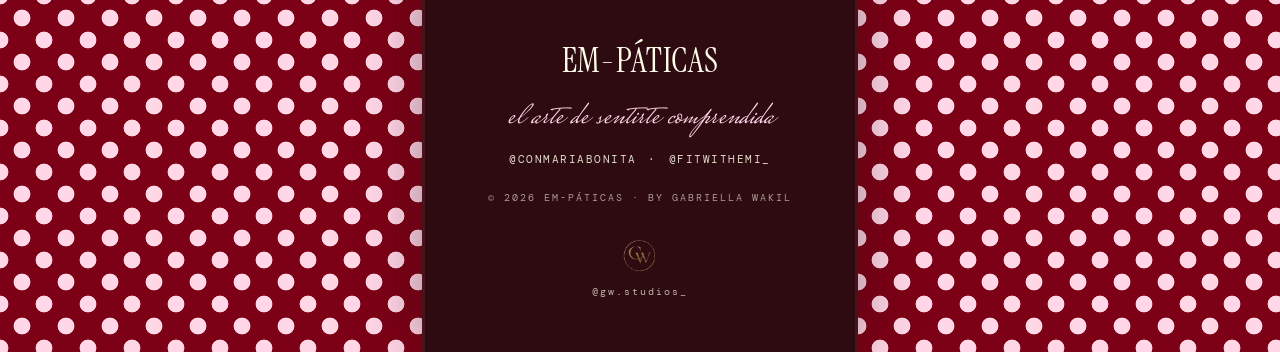
==== commit b2b2a40e: "Add files via upload" ====
--- a/pages/evento.html
+++ b/pages/evento.html
@@ -1,167 +1,166 @@
-<!DOCTYPE html>
-<html lang="es">
-<head>
-  <meta charset="UTF-8"/>
-  <meta name="viewport" content="width=device-width,initial-scale=1,maximum-scale=1,user-scalable=no"/>
-  <meta name="theme-color" content="#F5EFE6"/>
-  <title>El Evento · EM-PÁTICAS</title>
-  <link rel="preconnect" href="https://fonts.googleapis.com"/>
-  <link rel="preconnect" href="https://fonts.gstatic.com" crossorigin/>
-  <link href="https://fonts.googleapis.com/css2?family=Playfair+Display:ital,wght@0,400;0,500;0,700;1,400;1,700&family=Inter:wght@300;400;500&display=swap" rel="stylesheet"/>
-  <link rel="stylesheet" href="../css/main.css"/>
-  <link rel="stylesheet" href="../css/evento.css"/>
-</head>
-<body>
-
-<a href="../index.html" class="back">← Inicio</a>
-
-<header class="pg-intro rv" data-ghost="01">
-  <span class="eyebrow">Edición 1 · 2026</span>
-  <h1>Sintonía Femenina:<br/><em>el manual para entender tu cuerpo</em></h1>
-</header>
-
-<div class="ev-grid rv d1">
-  <div class="ev-cell"><span class="ev-cell__lbl">Fecha</span><span class="ev-cell__val">25 Abril 2026</span></div>
-  <div class="ev-cell"><span class="ev-cell__lbl">Lugar</span><span class="ev-cell__val">La Wawa · Lechería</span></div>
-  <div class="ev-cell"><span class="ev-cell__lbl">Formato</span><span class="ev-cell__val">Masterclass · Brunch educativo</span></div>
-  <div class="ev-cell"><span class="ev-cell__lbl">Cupos</span><span class="ev-cell__val">Limitados</span></div>
-</div>
-
-<div class="topics-sec rv">
-  <div class="sec-hdr">
-    <span class="eyebrow">Temario</span>
-    <h2>Lo que <em>aprenderás</em></h2>
-  </div>
-  <div class="topic"><span class="topic__n">01</span><div><h4>Desajustes Hormonales</h4><p>SOP y cómo manejarlo desde la raíz con nutrición y movimiento consciente</p></div></div>
-  <div class="topic"><span class="topic__n">02</span><div><h4>Amenorrea</h4><p>Por qué se pierde el periodo y el camino real para recuperarlo</p></div></div>
-  <div class="topic"><span class="topic__n">03</span><div><h4>Salud Mental</h4><p>El impacto de la ansiedad y la depresión en el sistema endocrino femenino</p></div></div>
-  <div class="topic"><span class="topic__n">04</span><div><h4>Biohacking Femenino</h4><p>Cómo comer y entrenar según cada fase de tu ciclo menstrual</p></div></div>
-  <div class="topic"><span class="topic__n">05</span><div><h4>Alimentación Consciente</h4><p>Deja de pelear con la comida de una vez por todas</p></div></div>
-</div>
-
-<div class="kit-sec rv">
-  <div class="sec-hdr">
-    <span class="eyebrow">Lo que recibes</span>
-    <h2>Tu Kit de <em>Bienvenida</em></h2>
-  </div>
-  <div class="kit-grid">
-    <div class="kit-card"><span class="kit-card__icon">🌸</span><h4>Productos HALO</h4><p>Obleas @halosnack</p></div>
-    <div class="kit-card"><span class="kit-card__icon">🫚</span><h4>Mini Shots</h4><p>Kombucha @kombuchasantocha y @healthybalance.ve</p></div>
-    <div class="kit-card"><span class="kit-card__icon">🕯️</span><h4>Relax</h4><p>@amatistaessenza · @velaromalecheria</p></div>
-    <div class="kit-card"><span class="kit-card__icon">🥗</span><h4>Snacks Fit</h4><p>@acailovers.ve · @conmariabonita</p></div>
-    <div class="kit-card"><span class="kit-card__icon">🧢</span><h4>Gorra Exclusiva</h4><p>Edición limitada</p></div>
-    <div class="kit-card"><span class="kit-card__icon">✨</span><h4>Accesorios</h4><p>Bolígrafo, espejo, stickers</p></div>
-    <div class="kit-card"><span class="kit-card__icon">🎟️</span><h4>Cupones</h4><p>Fit Treats · Ribadeo · Dermelite · Sculpt</p></div>
-    <div class="kit-card"><span class="kit-card__icon">💫</span><h4>Pulseras</h4><p>Actividad sorpresa de conexión</p></div>
-    <div class="kit-card"><span class="kit-card__icon">📄</span><h4>Certificado PDF</h4><p>Certificado digital de Masterclass</p></div>
-  </div>
-  <div class="snack-strip" style="margin-top:10px">
-    <span class="snack-strip__tag">Snack Bar</span>
-    <p class="snack-strip__items">Açai · @acailovers.ve &nbsp;·&nbsp; Postres · @conmariabonita &nbsp;·&nbsp; Snacks Nutritivos</p>
-  </div>
-</div>
-
-<div class="form-sec rv">
-  <div class="form-intro">
-    <span class="eyebrow">Reserva tu lugar</span>
-    <h2>Únete a<br/><em>EM-PÁTICAS</em></h2>
-    <p>Completa el formulario y tu solicitud llegará directamente a nosotras por WhatsApp. Los cupos son limitados.</p>
-  </div>
-
-  <div class="price">
-    <div>
-      <span class="price__lbl">Inversión</span>
-      <span class="price__val">35€</span>
-    </div>
-    <p class="price__incl">Kit exclusivo · Desayuno · Snacks · Actividades</p>
-  </div>
-
-  <div class="pulse">
-    <span class="pulse__dot"></span>
-    <span class="pulse__text">Cupos limitados disponibles</span>
-  </div>
-
-  <form class="form" id="regForm" novalidate>
-    <span class="form__sec">Tus datos</span>
-    <div class="field"><label for="nombre">Nombre completo *</label><input type="text" id="nombre" placeholder="Tu nombre completo" autocomplete="name" required/></div>
-    <div class="field"><label for="tel">Teléfono *</label><input type="tel" id="tel" placeholder="+58 412 000 0000" autocomplete="tel" required/></div>
-    <div class="field"><label for="edad">Edad *</label><input type="number" id="edad" placeholder="Tu edad" min="16" max="80" required/></div>
-    <div class="field"><label for="ciudad">Ciudad *</label><input type="text" id="ciudad" placeholder="Tu ciudad" required/></div>
-
-    <span class="form__sec">Tu desayuno</span>
-    <div class="field">
-      <label for="desayuno">Elige tu plato *</label>
-      <select id="desayuno" required>
-        <option value="" disabled selected>Selecciona una opción</option>
-        <option value="Dúo de empanadas saludables">Dúo de empanadas saludables</option>
-        <option value="Cachito integral (jamón y queso)">Cachito integral · Jamón y queso</option>
-        <option value="Arepa saludable · Carne mechada">Arepa · Carne mechada</option>
-        <option value="Arepa saludable · Cazón">Arepa · Cazón</option>
-        <option value="Arepa saludable · Jamón y queso">Arepa · Jamón y queso</option>
-        <option value="Arepa saludable · Solo queso">Arepa · Solo queso</option>
-        <option value="Omelette con pan masa madre">Omelette con pan masa madre</option>
-      </select>
-    </div>
-    <div class="field">
-      <label for="bebida">¿Bebida o café?</label>
-      <select id="bebida">
-        <option value="" disabled selected>Selecciona</option>
-        <option value="Sí, café">Sí, café por favor</option>
-        <option value="Sí, bebida">Sí, bebida por favor</option>
-        <option value="No, gracias">No, gracias</option>
-      </select>
-    </div>
-
-    <span class="form__sec">Cuéntanos</span>
-    <div class="field"><label for="llegaste">¿Qué te hizo llegar a EM-PÁTICAS? *</label><textarea id="llegaste" placeholder="Cuéntanos tu historia..." required></textarea></div>
-  </form>
-
-  <button class="btn btn-fill" id="submitBtn" type="button">
-    <svg width="16" height="16" viewBox="0 0 24 24" fill="currentColor" style="flex-shrink:0"><path d="M17.472 14.382c-.297-.149-1.758-.867-2.03-.967-.273-.099-.471-.148-.67.15-.197.297-.767.966-.94 1.164-.173.199-.347.223-.644.075-.297-.15-1.255-.463-2.39-1.475-.883-.788-1.48-1.761-1.653-2.059-.173-.297-.018-.458.13-.606.134-.133.298-.347.446-.52.149-.174.198-.298.298-.497.099-.198.05-.371-.025-.52-.075-.149-.669-1.612-.916-2.207-.242-.579-.487-.5-.669-.51-.173-.008-.371-.01-.57-.01-.198 0-.52.074-.792.372-.272.297-1.04 1.016-1.04 2.479 0 1.462 1.065 2.875 1.213 3.074.149.198 2.096 3.2 5.077 4.487.709.306 1.262.489 1.694.625.712.227 1.36.195 1.871.118.571-.085 1.758-.719 2.006-1.413.248-.694.248-1.289.173-1.413-.074-.124-.272-.198-.57-.347m-5.421 7.403h-.004a9.87 9.87 0 01-5.031-1.378l-.361-.214-3.741.982.998-3.648-.235-.374a9.86 9.86 0 01-1.51-5.26c.001-5.45 4.436-9.884 9.888-9.884 2.64 0 5.122 1.03 6.988 2.898a9.825 9.825 0 012.893 6.994c-.003 5.45-4.437 9.884-9.885 9.884m8.413-18.297A11.815 11.815 0 0012.05 0C5.495 0 .16 5.335.157 11.892c0 2.096.547 4.142 1.588 5.945L.057 24l6.305-1.654a11.882 11.882 0 005.683 1.448h.005c6.554 0 11.89-5.335 11.893-11.893a11.821 11.821 0 00-3.48-8.413z"/></svg>
-    <span>Enviar por WhatsApp</span>
-  </button>
-  <p class="form-note">Al enviar, se abrirá WhatsApp con tu información lista. Te confirmaremos tu reserva.</p>
-</div>
-
-<div class="sponsors rv">
-  <span class="sponsors__tag">Patrocinantes</span>
-  <div class="sponsors__list">
-  <img src="../img/patriciachacon.png" alt="Patricia Chacón">
-  <img src="../img/cremigurt.png" alt="Cremigurt">
-  <img src="../img/amatista.png" alt="Amatista">
-  <img src="../img/dermolite.png" alt="Dermolite">
-  <img src="../img/intylact.png" alt="Intylact">
-  <img src="../img/acailovers.png" alt="Acai Lovers">
-  <img src="../img/galentines.png" alt="Galentines">
-  <img src="../img/marea.png" alt="Marea">
-  <img src="../img/halo.png" alt="HALO">
-  <img src="../img/syf.png" alt="SYF">
-  <img src="../img/healthy.png" alt="Healthy">
-  <img src="../img/conmariabonita.png" alt="Con María Bonita">
-  <img src="../img/decogym.png" alt="Decogym">
-  <img src="../img/lawawa.png" alt="La Wawa">
-  <img src="../img/velaroma.png" alt="Velaroma">
-  <img src="../img/santocha.png" alt="Santocha">
-</div>
-</div>
-
-<!-- FOOTER -->
-<footer>
-  <span class="footer__brand">EM-PÁTICAS</span>
-  <p class="footer__slogan">el arte de sentirte comprendida</p>
-  <div class="footer__igs">
-    <a href="https://instagram.com/conmariabonita" target="_blank">@conmariabonita</a>
-    <span>·</span>
-    <a href="https://instagram.com/fitwithemi_" target="_blank">@fitwithemi_</a>
-  </div>
-  <p class="footer__copy">© 2026 EM-PÁTICAS · By Gabriella Wakil</p>
-  <div class="footer__signature">
-  <img src="../img/gw.png" alt="GW Studios">
-  <span>@gw.studios_</span>
-</div>
-</footer>
-
-<script src="../js/form.js"></script>
-<script src="../js/reveal.js"></script>
-</body>
-</html>
+<!DOCTYPE html>
+<html lang="es">
+<head>
+  <meta charset="UTF-8"/>
+  <meta name="viewport" content="width=device-width,initial-scale=1,maximum-scale=1,user-scalable=no"/>
+  <meta name="theme-color" content="#7c0116"/>
+  <title>El Evento · EM-PÁTICAS</title>
+  <link rel="preconnect" href="https://fonts.googleapis.com"/>
+  <link rel="preconnect" href="https://fonts.gstatic.com" crossorigin/>
+  <link rel="stylesheet" href="../css/main.css"/>
+  <link rel="stylesheet" href="../css/evento.css"/>
+</head>
+<body>
+
+<a href="../index.html" class="back">← Inicio</a>
+
+<header class="pg-intro rv" data-ghost="01">
+  <span class="eyebrow">Edición 1 · 2026</span>
+  <h1>Sintonía Femenina:<br/><em>el manual para entender tu cuerpo</em></h1>
+</header>
+
+<div class="ev-grid rv d1">
+  <div class="ev-cell"><span class="ev-cell__lbl">Fecha</span><span class="ev-cell__val">25 Abril 2026</span></div>
+  <div class="ev-cell"><span class="ev-cell__lbl">Lugar</span><span class="ev-cell__val">La Wawa · Lechería</span></div>
+  <div class="ev-cell"><span class="ev-cell__lbl">Formato</span><span class="ev-cell__val">Masterclass · Brunch educativo</span></div>
+  <div class="ev-cell"><span class="ev-cell__lbl">Cupos</span><span class="ev-cell__val">Limitados</span></div>
+</div>
+
+<div class="topics-sec rv">
+  <div class="sec-hdr">
+    <span class="eyebrow">Temario</span>
+    <h2>Lo que <em>aprenderás</em></h2>
+  </div>
+  <div class="topic"><span class="topic__n">01</span><div><h4>Desajustes Hormonales</h4><p>SOP y cómo manejarlo desde la raíz con nutrición y movimiento consciente</p></div></div>
+  <div class="topic"><span class="topic__n">02</span><div><h4>Amenorrea</h4><p>Por qué se pierde el periodo y el camino real para recuperarlo</p></div></div>
+  <div class="topic"><span class="topic__n">03</span><div><h4>Salud Mental</h4><p>El impacto de la ansiedad y la depresión en el sistema endocrino femenino</p></div></div>
+  <div class="topic"><span class="topic__n">04</span><div><h4>Biohacking Femenino</h4><p>Cómo comer y entrenar según cada fase de tu ciclo menstrual</p></div></div>
+  <div class="topic"><span class="topic__n">05</span><div><h4>Alimentación Consciente</h4><p>Deja de pelear con la comida de una vez por todas</p></div></div>
+</div>
+
+<div class="kit-sec rv">
+  <div class="sec-hdr">
+    <span class="eyebrow">Lo que recibes</span>
+    <h2>Tu Kit de <em>Bienvenida</em></h2>
+  </div>
+  <div class="kit-grid">
+    <div class="kit-card"><span class="kit-card__icon">🌸</span><h4>Productos HALO</h4><p>Obleas @halosnack</p></div>
+    <div class="kit-card"><span class="kit-card__icon">🫚</span><h4>Mini Shots</h4><p>Kombucha @kombuchasantocha y @healthybalance.ve</p></div>
+    <div class="kit-card"><span class="kit-card__icon">🕯️</span><h4>Relax</h4><p>@amatistaessenza · @velaromalecheria</p></div>
+    <div class="kit-card"><span class="kit-card__icon">🥗</span><h4>Snacks Fit</h4><p>@acailovers.ve · @conmariabonita</p></div>
+    <div class="kit-card"><span class="kit-card__icon">🧢</span><h4>Gorra Exclusiva</h4><p>Edición limitada</p></div>
+    <div class="kit-card"><span class="kit-card__icon">✨</span><h4>Accesorios</h4><p>Bolígrafo, espejo, stickers</p></div>
+    <div class="kit-card"><span class="kit-card__icon">🎟️</span><h4>Cupones</h4><p>Fit Treats · Ribadeo · Dermelite · Sculpt</p></div>
+    <div class="kit-card"><span class="kit-card__icon">💫</span><h4>Pulseras</h4><p>Actividad sorpresa de conexión</p></div>
+    <div class="kit-card"><span class="kit-card__icon">📄</span><h4>Certificado PDF</h4><p>Certificado digital de Masterclass</p></div>
+  </div>
+  <div class="snack-strip" style="margin-top:10px">
+    <span class="snack-strip__tag">Snack Bar</span>
+    <p class="snack-strip__items">Açai · @acailovers.ve &nbsp;·&nbsp; Postres · @conmariabonita &nbsp;·&nbsp; Snacks Nutritivos</p>
+  </div>
+</div>
+
+<div class="form-sec rv">
+  <div class="form-intro">
+    <span class="eyebrow">Reserva tu lugar</span>
+    <h2>Únete a<br/><em>EM-PÁTICAS</em></h2>
+    <p>Completa el formulario y tu solicitud llegará directamente a nosotras por WhatsApp. Los cupos son limitados.</p>
+  </div>
+
+  <div class="price">
+    <div>
+      <span class="price__lbl">Inversión</span>
+      <span class="price__val">35€</span>
+    </div>
+    <p class="price__incl">Kit exclusivo · Desayuno · Snacks · Actividades</p>
+  </div>
+
+  <div class="pulse">
+    <span class="pulse__dot"></span>
+    <span class="pulse__text">Cupos limitados disponibles</span>
+  </div>
+
+  <form class="form" id="regForm" novalidate>
+    <span class="form__sec">Tus datos</span>
+    <div class="field"><label for="nombre">Nombre completo *</label><input type="text" id="nombre" placeholder="Tu nombre completo" autocomplete="name" required/></div>
+    <div class="field"><label for="tel">Teléfono *</label><input type="tel" id="tel" placeholder="+58 412 000 0000" autocomplete="tel" required/></div>
+    <div class="field"><label for="edad">Edad *</label><input type="number" id="edad" placeholder="Tu edad" min="16" max="80" required/></div>
+    <div class="field"><label for="ciudad">Ciudad *</label><input type="text" id="ciudad" placeholder="Tu ciudad" required/></div>
+
+    <span class="form__sec">Tu desayuno</span>
+    <div class="field">
+      <label for="desayuno">Elige tu plato *</label>
+      <select id="desayuno" required>
+        <option value="" disabled selected>Selecciona una opción</option>
+        <option value="Dúo de empanadas saludables">Dúo de empanadas saludables</option>
+        <option value="Cachito integral (jamón y queso)">Cachito integral · Jamón y queso</option>
+        <option value="Arepa saludable · Carne mechada">Arepa · Carne mechada</option>
+        <option value="Arepa saludable · Cazón">Arepa · Cazón</option>
+        <option value="Arepa saludable · Jamón y queso">Arepa · Jamón y queso</option>
+        <option value="Arepa saludable · Solo queso">Arepa · Solo queso</option>
+        <option value="Omelette con pan masa madre">Omelette con pan masa madre</option>
+      </select>
+    </div>
+    <div class="field">
+      <label for="bebida">¿Bebida o café?</label>
+      <select id="bebida">
+        <option value="" disabled selected>Selecciona</option>
+        <option value="Sí, café">Sí, café por favor</option>
+        <option value="Sí, bebida">Sí, bebida por favor</option>
+        <option value="No, gracias">No, gracias</option>
+      </select>
+    </div>
+
+    <span class="form__sec">Cuéntanos</span>
+    <div class="field"><label for="llegaste">¿Qué te hizo llegar a EM-PÁTICAS? *</label><textarea id="llegaste" placeholder="Cuéntanos tu historia..." required></textarea></div>
+  </form>
+
+  <button class="btn btn-fill" id="submitBtn" type="button">
+    <svg width="16" height="16" viewBox="0 0 24 24" fill="currentColor" style="flex-shrink:0"><path d="M17.472 14.382c-.297-.149-1.758-.867-2.03-.967-.273-.099-.471-.148-.67.15-.197.297-.767.966-.94 1.164-.173.199-.347.223-.644.075-.297-.15-1.255-.463-2.39-1.475-.883-.788-1.48-1.761-1.653-2.059-.173-.297-.018-.458.13-.606.134-.133.298-.347.446-.52.149-.174.198-.298.298-.497.099-.198.05-.371-.025-.52-.075-.149-.669-1.612-.916-2.207-.242-.579-.487-.5-.669-.51-.173-.008-.371-.01-.57-.01-.198 0-.52.074-.792.372-.272.297-1.04 1.016-1.04 2.479 0 1.462 1.065 2.875 1.213 3.074.149.198 2.096 3.2 5.077 4.487.709.306 1.262.489 1.694.625.712.227 1.36.195 1.871.118.571-.085 1.758-.719 2.006-1.413.248-.694.248-1.289.173-1.413-.074-.124-.272-.198-.57-.347m-5.421 7.403h-.004a9.87 9.87 0 01-5.031-1.378l-.361-.214-3.741.982.998-3.648-.235-.374a9.86 9.86 0 01-1.51-5.26c.001-5.45 4.436-9.884 9.888-9.884 2.64 0 5.122 1.03 6.988 2.898a9.825 9.825 0 012.893 6.994c-.003 5.45-4.437 9.884-9.885 9.884m8.413-18.297A11.815 11.815 0 0012.05 0C5.495 0 .16 5.335.157 11.892c0 2.096.547 4.142 1.588 5.945L.057 24l6.305-1.654a11.882 11.882 0 005.683 1.448h.005c6.554 0 11.89-5.335 11.893-11.893a11.821 11.821 0 00-3.48-8.413z"/></svg>
+    <span>Enviar por WhatsApp</span>
+  </button>
+  <p class="form-note">Al enviar, se abrirá WhatsApp con tu información lista. Te confirmaremos tu reserva.</p>
+</div>
+
+<div class="sponsors rv">
+  <span class="sponsors__tag">Patrocinantes</span>
+  <div class="sponsors__list">
+  <img src="../img/patriciachacon.png" alt="Patricia Chacón">
+  <img src="../img/cremigurt.png" alt="Cremigurt">
+  <img src="../img/amatista.png" alt="Amatista">
+  <img src="../img/dermolite.png" alt="Dermolite">
+  <img src="../img/intylact.png" alt="Intylact">
+  <img src="../img/acailovers.png" alt="Acai Lovers">
+  <img src="../img/galentines.png" alt="Galentines">
+  <img src="../img/marea.png" alt="Marea">
+  <img src="../img/halo.png" alt="HALO">
+  <img src="../img/syf.png" alt="SYF">
+  <img src="../img/healthy.png" alt="Healthy">
+  <img src="../img/conmariabonita.png" alt="Con María Bonita">
+  <img src="../img/decogym.png" alt="Decogym">
+  <img src="../img/lawawa.png" alt="La Wawa">
+  <img src="../img/velaroma.png" alt="Velaroma">
+  <img src="../img/santocha.png" alt="Santocha">
+</div>
+</div>
+
+<!-- FOOTER -->
+<footer>
+  <span class="footer__brand">EM-PÁTICAS</span>
+  <p class="footer__slogan">el arte de sentirte comprendida</p>
+  <div class="footer__igs">
+    <a href="https://instagram.com/conmariabonita" target="_blank">@conmariabonita</a>
+    <span>·</span>
+    <a href="https://instagram.com/fitwithemi_" target="_blank">@fitwithemi_</a>
+  </div>
+  <p class="footer__copy">© 2026 EM-PÁTICAS · By Gabriella Wakil</p>
+  <div class="footer__signature">
+  <img src="../img/gw.png" alt="GW Studios">
+  <span>@gw.studios_</span>
+</div>
+</footer>
+
+<script src="../js/form.js"></script>
+<script src="../js/reveal.js"></script>
+</body>
+</html>
--- a/css/main.css
+++ b/css/main.css
@@ -1,631 +1,321 @@
-@import url('https://fonts.googleapis.com/css2?family=Playfair+Display:ital,wght@0,400;0,500;0,700;1,400;1,700&family=Inter:wght@300;400;500&display=swap');
-
-*,*::before,*::after{box-sizing:border-box;margin:0;padding:0}
-
-:root{
-  --cream:  #F5EFE6;
-  --cream2: #EDE5D8;
-  --cream3: #E4D8C8;
-  --espresso: #2C1810;
-  --espresso2:#4A2E1E;
-  --peony:  #D4728A;
-  --peony-l:#F0C4D2;
-  --peony-a:rgba(212,114,138,.1);
-  --beige:  #C4A882;
-  --white:  #FDFAF6;
-  --serif:  'Playfair Display',Georgia,serif;
-  --sans:   'Inter',system-ui,sans-serif;
-  --ease:   cubic-bezier(.22,1,.36,1);
-}
-
-html{scroll-behavior:smooth;-webkit-text-size-adjust:100%}
-
-body{
-  background:var(--white);
-  color:var(--espresso);
-  font-family:var(--sans);
-  font-weight:400;
-  line-height:1.7;
-  max-width:430px;
-  margin:0 auto;
-  overflow-x:hidden;
-}
-
-a{color:inherit;text-decoration:none}
-img{display:block;width:100%;height:100%;object-fit:cover;object-position:top center}
-::selection{background:var(--peony-l);color:var(--espresso)}
-
-/* ── REVEAL ── */
-.rv{opacity:0;transform:translateY(20px);transition:opacity .7s var(--ease),transform .7s var(--ease)}
-.rv.on{opacity:1;transform:none}
-.rv.d1{transition-delay:.1s}.rv.d2{transition-delay:.2s}.rv.d3{transition-delay:.3s}
-
-/* ── EYEBROW ── */
-.eyebrow{
-  display:block;
-  font-family:var(--sans);
-  font-size:10px;font-weight:500;
-  letter-spacing:4px;text-transform:uppercase;
-  color:var(--peony);
-}
-
-/* ── BUTTONS ── */
-.btn{
-  display:flex;align-items:center;justify-content:center;gap:10px;
-  padding:16px 28px;width:100%;
-  font-family:var(--sans);font-size:12px;font-weight:500;
-  letter-spacing:2px;text-transform:uppercase;
-  cursor:pointer;border:none;
-  border-radius:2px;
-  transition:all .2s;
-  -webkit-tap-highlight-color:transparent;
-}
-.btn-fill{background:var(--espresso);color:var(--white)}
-.btn-fill:active{opacity:.85;transform:scale(.98)}
-.btn-peony{background:var(--peony);color:var(--white)}
-.btn-peony:active{opacity:.85;transform:scale(.98)}
-.btn-out{background:transparent;border:1.5px solid var(--espresso);color:var(--espresso)}
-.btn-out:active{background:var(--cream2)}
-
-/* ══════════════
-   HEADER / NAV
-══════════════ */
-.site-header{
-  position:sticky;top:0;z-index:100;
-  background:rgba(253,250,246,.95);
-  backdrop-filter:blur(12px);
-  border-bottom:1px solid var(--cream3);
-  padding:16px 24px;
-  display:flex;align-items:center;justify-content:space-between;
-}
-
-.site-header__logo{
-  font-family:var(--serif);
-  font-size:18px;font-weight:700;
-  letter-spacing:3px;
-  color:var(--espresso);
-}
-
-.site-header__cta{
-  font-size:10px;font-weight:500;
-  letter-spacing:2px;text-transform:uppercase;
-  color:var(--peony);
-  padding:8px 16px;
-  border:1px solid var(--peony);
-  border-radius:2px;
-}
-
-/* ══════════════
-   HERO
-══════════════ */
-.hero{
-  background:var(--cream);
-  padding:0;
-  position:relative;
-  overflow:hidden;
-}
-
-/* big decorative text behind */
-.hero__watermark{
-  position:absolute;
-  top:-20px;left:-10px;
-  font-family:var(--serif);
-  font-size:160px;font-weight:700;
-  color:var(--espresso);
-  opacity:.04;
-  line-height:1;
-  pointer-events:none;user-select:none;
-  white-space:nowrap;
-}
-
-.hero__photos{
-  display:grid;grid-template-columns:1fr 1fr;
-  height:56vw;max-height:240px;
-  position:relative;
-}
-
-.hero__photo{
-  position:relative;overflow:hidden;
-}
-.hero__photo--m{background:linear-gradient(160deg,#C4956A,#8B5E3C)}
-.hero__photo--e{background:linear-gradient(160deg,#A0785A,#6B4028)}
-
-.hero__photo img{opacity:.85}
-
-.hero__photo-ph{
-  position:absolute;inset:0;
-  display:flex;flex-direction:column;
-  align-items:center;justify-content:flex-end;
-  padding:14px 10px;
-}
-
-.hero__photo-ph-letter{
-  position:absolute;top:50%;left:50%;
-  transform:translate(-50%,-60%);
-  font-family:var(--serif);font-size:80px;font-weight:700;
-  color:white;opacity:.08;line-height:1;user-select:none;
-}
-
-.hero__photo-ph-name{
-  font-family:var(--serif);font-size:17px;font-weight:400;
-  color:white;letter-spacing:2px;display:block;
-  text-align:center;position:relative;
-  text-shadow:0 1px 8px rgba(0,0,0,.3);
-}
-
-.hero__photo-divider{
-  position:absolute;top:0;bottom:0;left:50%;
-  width:1px;background:rgba(253,250,246,.4);z-index:2;
-}
-
-/* cream wave bottom */
-.hero__wave{
-  position:absolute;bottom:-1px;left:0;right:0;
-  height:32px;
-  background:var(--white);
-  clip-path:ellipse(55% 100% at 50% 100%);
-}
-
-.hero__body{
-  padding:32px 24px 40px;
-  position:relative;z-index:2;
-}
-
-.hero__edition{margin-bottom:10px}
-
-.hero__brand{
-  font-family:var(--serif);
-  font-size:52px;font-weight:700;
-  letter-spacing:4px;
-  color:var(--espresso);
-  line-height:.95;
-  margin-bottom:8px;
-}
-
-.hero__slogan{
-  font-family:var(--serif);
-  font-size:16px;font-style:italic;
-  color:var(--peony);
-  margin-bottom:24px;
-  font-weight:400;
-}
-
-.hero__divider{
-  width:40px;height:2px;
-  background:var(--peony);
-  margin-bottom:20px;
-  border-radius:2px;
-}
-
-.hero__title{
-  font-family:var(--serif);
-  font-size:32px;font-weight:400;
-  line-height:1.2;
-  color:var(--espresso);
-  margin-bottom:8px;
-}
-.hero__title em{font-style:italic;color:var(--peony)}
-
-.hero__sub{
-  font-size:11px;font-weight:500;letter-spacing:3px;
-  text-transform:uppercase;color:var(--beige);
-  margin-bottom:20px;
-}
-
-.hero__chips{
-  display:flex;flex-wrap:wrap;gap:8px;
-  margin-bottom:28px;
-}
-
-.hero__chip{
-  background:var(--cream2);
-  border-radius:100px;
-  padding:6px 14px;
-  font-size:12px;font-weight:400;
-  color:var(--espresso2);
-  display:flex;align-items:center;gap:6px;
-}
-
-.hero__chip-dot{
-  width:5px;height:5px;border-radius:50%;
-  background:var(--peony);flex-shrink:0;
-}
-
-/* ══════════════
-   COUNTDOWN
-══════════════ */
-.countdown{
-  background:var(--espresso);
-  padding:28px 24px;
-  display:flex;flex-direction:column;align-items:center;gap:16px;
-}
-
-.countdown__label{
-  font-size:10px;font-weight:500;letter-spacing:4px;
-  text-transform:uppercase;color:var(--peony-l);opacity:.7;
-}
-
-.countdown__row{
-  display:flex;align-items:center;
-  justify-content:center;gap:8px;width:100%;
-}
-
-.cd-unit{flex:1;display:flex;flex-direction:column;align-items:center;gap:3px}
-
-.cd-num{
-  font-family:var(--serif);font-size:44px;font-weight:700;
-  color:var(--white);line-height:1;text-align:center;
-}
-
-.cd-lbl{
-  font-size:9px;font-weight:400;letter-spacing:2px;
-  text-transform:uppercase;color:var(--peony-l);opacity:.5;
-}
-
-.cd-sep{
-  font-family:var(--serif);font-size:28px;
-  color:var(--peony-l);opacity:.2;
-  margin-top:-8px;flex-shrink:0;
-}
-
-/* ══════════════
-   NOSOTRAS PREVIEW
-══════════════ */
-.nos-prev{
-  background:var(--white);
-  padding:56px 24px;
-}
-
-.nos-prev__header{margin-bottom:20px}
-.nos-prev__header .eyebrow{margin-bottom:12px}
-
-.nos-prev__title{
-  font-family:var(--serif);
-  font-size:40px;font-weight:400;
-  color:var(--espresso);line-height:1.1;
-}
-.nos-prev__title em{font-style:italic;color:var(--peony)}
-
-.nos-prev__quote{
-  font-family:var(--serif);
-  font-size:16px;font-style:italic;font-weight:400;
-  color:var(--espresso2);opacity:.75;
-  line-height:1.75;
-  padding:20px 0;
-  border-top:1px solid var(--cream3);
-  border-bottom:1px solid var(--cream3);
-  margin:20px 0 28px;
-}
-
-.nos-duo{
-  display:grid;grid-template-columns:1fr 1fr;
-  gap:12px;margin-bottom:24px;
-}
-
-.nos-card{
-  border-radius:12px;
-  overflow:hidden;
-  aspect-ratio:3/4;
-  position:relative;
-  box-shadow:0 4px 20px rgba(44,24,16,.1);
-}
-
-.nos-card--m{background:linear-gradient(170deg,#C4956A,#6B3E28)}
-.nos-card--e{background:linear-gradient(170deg,#A0785A,#4A2818)}
-
-.nos-card img{opacity:.8;border-radius:12px}
-
-.nos-card__overlay{
-  position:absolute;inset:0;
-  background:linear-gradient(to top,rgba(44,24,16,.85) 0%,transparent 55%);
-  border-radius:12px;
-}
-
-.nos-card__info{
-  position:absolute;bottom:14px;left:14px;right:14px;
-  z-index:2;
-}
-
-.nos-card__name{
-  font-family:var(--serif);font-size:20px;font-weight:500;
-  color:white;display:block;letter-spacing:1px;
-}
-
-.nos-card__role{
-  font-size:9px;font-weight:400;letter-spacing:2px;
-  text-transform:uppercase;color:var(--peony-l);
-  opacity:.8;display:block;margin-top:3px;
-}
-
-.nos-card__ghost{
-  position:absolute;top:50%;left:50%;
-  transform:translate(-50%,-60%);
-  font-family:var(--serif);font-size:80px;font-weight:700;
-  color:white;opacity:.06;line-height:1;user-select:none;
-}
-
-/* ══════════════
-   EVENTO PREVIEW
-══════════════ */
-.evt-prev{
-  background:var(--cream);
-  padding:56px 24px;
-  position:relative;overflow:hidden;
-}
-
-.evt-prev::before{
-  content:'01';
-  position:absolute;top:-20px;right:-10px;
-  font-family:var(--serif);font-size:180px;font-weight:700;
-  color:var(--espresso);opacity:.04;
-  line-height:1;pointer-events:none;user-select:none;
-}
-
-.evt-prev .eyebrow{margin-bottom:12px}
-
-.evt-prev__title{
-  font-family:var(--serif);
-  font-size:40px;font-weight:400;
-  color:var(--espresso);line-height:1.1;margin-bottom:8px;
-}
-.evt-prev__title em{font-style:italic;color:var(--peony)}
-
-.evt-prev__desc{
-  font-size:15px;font-weight:400;
-  color:var(--espresso2);opacity:.75;
-  line-height:1.8;margin:16px 0 24px;
-}
-
-.pills{display:flex;flex-wrap:wrap;gap:8px;margin-bottom:28px}
-
-.pill{
-  padding:7px 14px;
-  border-radius:100px;
-  background:var(--white);
-  border:1px solid var(--cream3);
-  font-size:11px;font-weight:400;
-  color:var(--espresso2);
-}
-
-.evt-info{
-  background:var(--white);
-  border-radius:12px;
-  overflow:hidden;
-  border:1px solid var(--cream3);
-  margin-bottom:24px;
-}
-
-.evt-info__row{
-  display:flex;
-  border-bottom:1px solid var(--cream3);
-}
-.evt-info__row:last-child{border-bottom:none}
-
-.evt-info__cell{
-  flex:1;padding:14px 16px;
-  border-right:1px solid var(--cream3);
-}
-.evt-info__cell:last-child{border-right:none}
-
-.evt-info__lbl{
-  font-size:9px;font-weight:500;letter-spacing:2px;
-  text-transform:uppercase;color:var(--peony);
-  display:block;margin-bottom:4px;
-}
-
-.evt-info__val{
-  font-family:var(--serif);font-size:14px;font-weight:400;
-  color:var(--espresso);display:block;line-height:1.3;
-}
-
-.evt-btns{display:flex;flex-direction:column;gap:10px}
-
-/* ══════════════
-   KIT PREVIEW
-══════════════ */
-.kit-prev{
-  background:var(--white);
-  padding:56px 24px;
-}
-
-.kit-prev .eyebrow{margin-bottom:12px}
-
-.kit-prev__title{
-  font-family:var(--serif);
-  font-size:40px;font-weight:400;
-  color:var(--espresso);line-height:1.1;margin-bottom:8px;
-}
-.kit-prev__title em{font-style:italic;color:var(--peony)}
-
-.kit-prev__sub{
-  font-size:15px;font-weight:400;
-  color:var(--espresso2);opacity:.7;line-height:1.8;
-  margin:12px 0 28px;
-}
-
-.kit-grid{
-  display:grid;grid-template-columns:1fr 1fr;
-  gap:10px;margin-bottom:16px;
-}
-
-.kit-card{
-  background:var(--cream);
-  border-radius:12px;
-  padding:18px 14px;
-  border:1px solid var(--cream3);
-}
-
-.kit-card__icon{
-  font-size:18px;display:block;margin-bottom:10px;
-}
-
-.kit-card h4{
-  font-family:var(--serif);font-size:15px;font-weight:500;
-  color:var(--espresso);margin-bottom:4px;
-}
-
-.kit-card p{
-  font-size:11px;font-weight:400;
-  color:var(--espresso2);opacity:.6;line-height:1.5;
-}
-
-.snack-strip{
-  background:var(--espresso);
-  border-radius:12px;
-  padding:18px 20px;
-  margin-bottom:24px;
-}
-
-.snack-strip__tag{
-  font-size:9px;font-weight:500;letter-spacing:3px;
-  text-transform:uppercase;color:var(--peony-l);
-  opacity:.6;display:block;margin-bottom:6px;
-}
-
-.snack-strip__items{
-  font-family:var(--serif);font-size:14px;
-  font-style:italic;color:var(--white);opacity:.75;
-}
-
-/* ══════════════
-   SPONSORS
-══════════════ */
-.sponsors{
-  background:var(--cream2);
-  padding:32px 24px;
-  border-top:1px solid var(--cream3);
-}
-
-.sponsors__tag{
-  font-size:9px;font-weight:500;letter-spacing:4px;
-  text-transform:uppercase;color:var(--beige);
-  text-align:center;display:block;margin-bottom:18px;
-}
-
-.sponsors__list{
-  display:flex;flex-wrap:wrap;gap:10px 18px;justify-content:center;
-}
-
-.sponsors__list span{
-  font-family:var(--serif);font-size:13px;font-weight:400;
-  color:var(--espresso2);opacity:.35;letter-spacing:1px;
-}
-
-/* ══════════════
-   FOOTER
-══════════════ */
-footer{
-  background:var(--espresso);
-  padding:48px 24px 56px;
-  text-align:center;
-  display:flex;flex-direction:column;align-items:center;gap:10px;
-}
-
-.footer__brand{
-  font-family:var(--serif);font-size:26px;font-weight:700;
-  letter-spacing:6px;color:var(--white);
-}
-
-.footer__slogan{
-  font-family:var(--serif);font-size:14px;
-  font-style:italic;color:var(--peony-l);opacity:.6;
-}
-
-.footer__igs{
-  display:flex;align-items:center;gap:14px;
-  font-size:11px;font-weight:400;
-  color:var(--white);opacity:.4;margin-top:6px;
-}
-
-.footer__copy{
-  font-size:10px;font-weight:300;
-  color:var(--white);opacity:.2;margin-top:10px;
-}
-
-/* ── LOGO IMG ── */
-.site-header__logo-img {
-  height: 36px;
-  width: auto;
-  object-fit: contain;
-  display: block;
-}
-
-/* ── SPONSORS COMING SOON ── */
-.sponsors__coming {
-  font-size: 10px;
-  font-weight: 400;
-  letter-spacing: 2px;
-  text-transform: uppercase;
-  color: var(--beige);
-  opacity: .4;
-  text-align: center;
-  margin-bottom: 10px;
-  font-style: italic;
-}
-
-/* ── HERO IMAGES FIX (PRO LEVEL) ── */
-.hero__photo img{
-  object-fit: cover;
-  height: 100%;
-}
-
-/* María (izquierda) MÁS CERCA */
-.hero__photo--m img{
-  object-position: center 15%;
-  transform: scale(1.35);
-}
-
-/* Emely (derecha) balance */
-.hero__photo--e img{
-  object-position: center 15%;
-  transform: scale(1.05);
-}
-
-/* ── FIX GLOBAL IMG SOLO HERO ── */
-img{
-  height: auto; /* 👈 esto arregla TODO */
-}
-
-/* ── FOOTER SIGNATURE PRO ── */
-.footer__signature{
-  margin-top: 20px;
-  display: flex;
-  flex-direction: column;
-  align-items: center;
-  gap: 6px;
-}
-
-.footer__signature img{
-  width: 40px;   /* 👈 tamaño correcto */
-  height: auto;
-  object-fit: contain;
-  opacity: .85;
-}
-
-.footer__signature span{
-  font-size: 10px;
-  letter-spacing: 2px;
-  color: var(--white);
-  opacity: .4;
-}
-
-.site-header__logo-img {
-  height: 64px;
-}
-
-.sponsors__list{
-  display:grid;
-  grid-template-columns:repeat(2, 1fr);
-  gap:18px;
-  margin-top:20px;
-}
-
-.sponsors__list img{
-  display:block;
-  width:100%;
-  height:95px;
-  object-fit:contain;
-  background:#c9ad97;
-  border-radius:16px;
-  padding:16px;
-}
+@import url('https://fonts.googleapis.com/css2?family=DM+Mono:wght@400;500&family=Instrument+Serif:ital@0;1&family=Mrs+Saint+Delafield&display=swap');
+
+*,*::before,*::after{box-sizing:border-box;margin:0;padding:0}
+
+/* ══ TOKENS · mismos nombres de siempre, nueva paleta cherry-cola ══ */
+:root{
+  --cream:  #fffde9;   /* Lemon Soda */
+  --cream2: #ffd7e7;   /* Cotton Candy */
+  --cream3: rgba(71,19,28,.22);
+  --espresso: #47131c; /* Cherry Cola oscuro */
+  --espresso2:#47131c;
+  --peony:  #7c0116;   /* Cherry Cola */
+  --peony-l:#ffd7e7;
+  --peony-a:rgba(124,1,22,.08);
+  --beige:  #e0a4b0;   /* Hibiscus Tonic */
+  --white:  #fffdf8;
+  --deep:   #2e0a11;
+  --yolk:   #ffe58a;
+  --serif:  'Instrument Serif','Times New Roman',serif;
+  --sans:   'DM Mono',ui-monospace,'Courier New',monospace;
+  --script: 'Mrs Saint Delafield',cursive;
+  --ease:   cubic-bezier(.22,1,.36,1);
+  --rad:    28px;
+  --w:      16px;           /* ancho de las rayas del toldo */
+
+  /* stickers (SVG incrustado) */
+  --i-spark:url("data:image/svg+xml,%3Csvg xmlns='http://www.w3.org/2000/svg' viewBox='0 0 100 100'%3E%3Cpath fill='%23e0a4b0' d='M50 0C54 30 70 46 100 50C70 54 54 70 50 100C46 70 30 54 0 50C30 46 46 30 50 0Z'/%3E%3C/svg%3E");
+  --i-spark-w:url("data:image/svg+xml,%3Csvg xmlns='http://www.w3.org/2000/svg' viewBox='0 0 100 100'%3E%3Cpath fill='%23ffd7e7' d='M50 0C54 30 70 46 100 50C70 54 54 70 50 100C46 70 30 54 0 50C30 46 46 30 50 0Z'/%3E%3C/svg%3E");
+  --i-heart:url("data:image/svg+xml,%3Csvg xmlns='http://www.w3.org/2000/svg' viewBox='0 0 100 100'%3E%3Cpath fill='%23e0a4b0' stroke='%23fff' stroke-width='5' paint-order='stroke' d='M50 92C8 62 0 38 13 22C26 8 44 14 50 30C56 14 74 8 87 22C100 38 92 62 50 92Z'/%3E%3C/svg%3E");
+  --i-lemon:url("data:image/svg+xml,%3Csvg xmlns='http://www.w3.org/2000/svg' viewBox='0 0 100 100'%3E%3Ccircle cx='50' cy='50' r='46' fill='%23ffe58a' stroke='%23fff' stroke-width='5'/%3E%3Ccircle cx='50' cy='50' r='38' fill='%23fffde9'/%3E%3Cg stroke='%23ffe58a' stroke-width='3.2' stroke-linecap='round'%3E%3Cpath d='M50 14V86M14 50H86M25 25L75 75M75 25L25 75'/%3E%3C/g%3E%3C/svg%3E");
+  --i-daisy:url("data:image/svg+xml,%3Csvg xmlns='http://www.w3.org/2000/svg' viewBox='0 0 100 100'%3E%3Cg fill='%23ffd7e7' stroke='%23fff' stroke-width='3' paint-order='stroke'%3E%3Cellipse cx='50' cy='21' rx='13' ry='21'/%3E%3Cellipse cx='50' cy='21' rx='13' ry='21' transform='rotate(60 50 50)'/%3E%3Cellipse cx='50' cy='21' rx='13' ry='21' transform='rotate(120 50 50)'/%3E%3Cellipse cx='50' cy='21' rx='13' ry='21' transform='rotate(180 50 50)'/%3E%3Cellipse cx='50' cy='21' rx='13' ry='21' transform='rotate(240 50 50)'/%3E%3Cellipse cx='50' cy='21' rx='13' ry='21' transform='rotate(300 50 50)'/%3E%3C/g%3E%3Ccircle cx='50' cy='50' r='13' fill='%23ffe58a'/%3E%3C/svg%3E");
+  --i-cherry:url("data:image/svg+xml,%3Csvg xmlns='http://www.w3.org/2000/svg' viewBox='0 0 100 100'%3E%3Cpath d='M30 62C34 40 46 22 62 12M70 66C70 44 66 26 62 12' fill='none' stroke='%2347131c' stroke-width='4' stroke-linecap='round'/%3E%3Ccircle cx='30' cy='72' r='21' fill='%237c0116' stroke='%23fff' stroke-width='4'/%3E%3Ccircle cx='70' cy='76' r='19' fill='%237c0116' stroke='%23fff' stroke-width='4'/%3E%3C/svg%3E");
+  --sq:url("data:image/svg+xml,%3Csvg xmlns='http://www.w3.org/2000/svg' viewBox='0 0 40 12'%3E%3Cpath d='M0 6Q5 0 10 6T20 6T30 6T40 6' fill='none' stroke='%23e0a4b0' stroke-width='2.6' stroke-linecap='round'/%3E%3C/svg%3E");
+}
+
+html{
+  -webkit-text-size-adjust:100%;
+  background-color:#7c0116;
+  background-image:radial-gradient(circle,#ffd7e7 0 26%,transparent 28%),radial-gradient(circle,#ffd7e7 0 26%,transparent 28%);
+  background-size:44px 44px;background-position:0 0,22px 22px;
+}
+
+body{
+  background:var(--cream);
+  color:var(--espresso);
+  font-family:var(--sans);font-size:13px;font-weight:400;line-height:1.75;
+  max-width:430px;margin:0 auto;overflow-x:hidden;
+  box-shadow:0 0 0 3px var(--espresso),0 0 60px rgba(46,10,17,.45);
+  -webkit-font-smoothing:antialiased;
+}
+
+a{color:inherit;text-decoration:none}
+img{display:block;width:100%;height:auto;object-fit:cover;object-position:top center}
+::selection{background:var(--beige);color:var(--espresso)}
+:focus-visible{outline:2px solid var(--peony);outline-offset:3px}
+
+/* ── REVEAL ── */
+.rv{opacity:0;transform:translateY(24px);transition:opacity .7s var(--ease),transform .7s var(--ease)}
+.rv.on{opacity:1;transform:none}
+.rv.d1{transition-delay:.1s}.rv.d2{transition-delay:.2s}.rv.d3{transition-delay:.3s}
+
+/* ── EYEBROW ── */
+.eyebrow{
+  display:flex;align-items:center;gap:10px;
+  font-family:var(--sans);font-size:10px;font-weight:500;
+  letter-spacing:.24em;text-transform:uppercase;color:var(--peony);
+}
+.eyebrow::before{content:"";width:28px;height:1px;background:currentColor}
+
+/* ── BOTONES (sticker retro) ── */
+.btn{
+  display:flex;align-items:center;justify-content:center;gap:10px;
+  padding:16px 26px;width:100%;
+  font-family:var(--sans);font-size:11px;font-weight:500;
+  letter-spacing:.18em;text-transform:uppercase;
+  cursor:pointer;border:2px solid var(--espresso);border-radius:999px;
+  box-shadow:4px 4px 0 var(--espresso);
+  transition:box-shadow .25s,transform .25s;
+  -webkit-tap-highlight-color:transparent;
+}
+.btn:active{box-shadow:0 0 0 var(--espresso);transform:translate(4px,4px)}
+.btn-fill{background:var(--peony);color:var(--cream)}
+.btn-peony{background:var(--peony);color:var(--cream)}
+.btn-out{background:var(--cream2);color:var(--espresso)}
+
+/* ══ HEADER: toldo a rayas ══ */
+.site-header{
+  position:sticky;top:0;z-index:100;
+  background:var(--espresso);color:var(--cream);
+  padding:12px 20px 14px;
+  display:flex;align-items:center;justify-content:space-between;
+}
+.site-header::after{
+  content:"";position:absolute;left:0;right:0;top:100%;height:26px;pointer-events:none;
+  background:repeating-linear-gradient(90deg,var(--peony) 0 var(--w),var(--cream2) var(--w) calc(var(--w)*2));
+  -webkit-mask:radial-gradient(circle at 50% calc(100% - var(--w)/2),#000 calc(var(--w)/2 - .5px),transparent calc(var(--w)/2)) 0 0/var(--w) 100% repeat-x,linear-gradient(#000,#000) 0 0/100% calc(100% - var(--w)/2) no-repeat;
+          mask:radial-gradient(circle at 50% calc(100% - var(--w)/2),#000 calc(var(--w)/2 - .5px),transparent calc(var(--w)/2)) 0 0/var(--w) 100% repeat-x,linear-gradient(#000,#000) 0 0/100% calc(100% - var(--w)/2) no-repeat;
+}
+.site-header__logo{font-family:var(--serif);font-size:22px;letter-spacing:.02em;color:var(--cream)}
+.site-header__logo-img{height:44px;width:auto;object-fit:contain;display:block;filter:brightness(0) invert(1) sepia(.35) saturate(2.4) hue-rotate(300deg)}
+.site-header__cta{
+  font-size:10px;font-weight:500;letter-spacing:.18em;text-transform:uppercase;
+  color:var(--espresso);background:var(--cream2);
+  padding:10px 16px;border:2px solid var(--cream2);border-radius:999px;
+  box-shadow:3px 3px 0 var(--peony);
+}
+
+/* ══ HERO ══ */
+.hero{background:var(--cream);position:relative;overflow:hidden;padding-top:34px}
+.hero__watermark{display:none}
+.hero__photos{
+  display:grid;grid-template-columns:1fr 1fr;gap:14px;
+  padding:14px 22px 0;height:auto;max-height:none;position:relative;
+}
+.hero__photo{
+  position:relative;overflow:hidden;aspect-ratio:3/4.1;
+  border-radius:999px 999px 14px 14px;
+  background:linear-gradient(160deg,#ffe9f1,#e9b3bf);
+  box-shadow:0 0 0 5px var(--cream2),0 0 0 7px var(--peony);
+}
+.hero__photo--e{margin-top:30px}
+.hero__photo img{opacity:1;height:100%}
+.hero__photo-divider{display:none}
+.hero__photo-ph{position:absolute;inset:0;display:flex;flex-direction:column;align-items:center;justify-content:flex-end;padding:14px 10px}
+.hero__photo-ph-letter{display:none}
+.hero__photo-ph-name{font-family:var(--serif);font-size:18px;color:var(--cream);display:block;text-align:center;text-shadow:0 1px 8px rgba(0,0,0,.4)}
+.hero__wave{display:none}
+/* stickers del hero */
+.hero__photos::before{content:"";position:absolute;z-index:3;left:6px;top:0;width:58px;height:58px;background:var(--i-daisy) center/contain no-repeat;filter:drop-shadow(0 4px 5px rgba(46,10,17,.3))}
+.hero__photos::after{content:"";position:absolute;z-index:3;right:6px;bottom:-18px;width:50px;height:50px;background:var(--i-cherry) center/contain no-repeat;filter:drop-shadow(0 4px 5px rgba(46,10,17,.3))}
+
+.hero__body{padding:44px 24px 56px;position:relative;z-index:2}
+.hero__edition{margin-bottom:10px}
+.hero__brand{
+  font-family:var(--serif);font-weight:400;
+  font-size:58px;letter-spacing:-.02em;color:var(--peony);line-height:.92;margin-bottom:4px;
+}
+.hero__slogan{
+  font-family:var(--script);font-style:normal;font-size:44px;line-height:.95;
+  color:var(--peony);margin-bottom:22px;font-weight:400;
+}
+.hero__divider{width:60px;height:10px;margin-bottom:20px;background:var(--sq) repeat-x left center/auto 100%}
+.hero__title{font-family:var(--serif);font-size:34px;font-weight:400;line-height:1.05;color:var(--espresso);margin-bottom:8px}
+.hero__title em{font-style:italic;color:var(--peony)}
+.hero__sub{font-size:10.5px;font-weight:500;letter-spacing:.22em;text-transform:uppercase;color:var(--peony);margin-bottom:20px}
+.hero__chips{display:flex;flex-wrap:wrap;gap:8px;margin-bottom:28px}
+.hero__chip{
+  background:var(--cream2);border:1.5px solid var(--espresso);border-radius:999px;
+  padding:6px 14px;font-size:11px;color:var(--espresso);display:flex;align-items:center;gap:6px;
+}
+.hero__chip-dot{width:6px;height:6px;border-radius:50%;background:var(--peony);flex-shrink:0}
+
+/* ══ COUNTDOWN ══ */
+.countdown{background:var(--espresso);color:var(--cream);padding:28px 24px;display:flex;flex-direction:column;align-items:center;gap:16px}
+.countdown__label{font-size:10px;font-weight:500;letter-spacing:.24em;text-transform:uppercase;color:var(--beige)}
+.countdown__row{display:flex;align-items:center;justify-content:center;gap:8px;width:100%}
+.cd-unit{flex:1;display:flex;flex-direction:column;align-items:center;gap:3px}
+.cd-num{font-family:var(--serif);font-size:50px;color:var(--cream);line-height:1;text-align:center}
+.cd-lbl{font-size:9px;letter-spacing:.2em;text-transform:uppercase;color:var(--beige)}
+.cd-sep{font-family:var(--serif);font-size:28px;color:var(--beige);opacity:.5;margin-top:-8px;flex-shrink:0}
+
+/* ══ LÁMINAS (cada sección sube como pestaña redondeada) ══ */
+.nos-prev,.evt-prev,.kit-prev{
+  position:relative;
+  border-radius:var(--rad) var(--rad) 0 0;
+  margin-top:calc(var(--rad)*-1);
+  padding:calc(56px + var(--rad)*.4) 24px 64px;
+  overflow:hidden;
+}
+.evt-prev .eyebrow,.nos-prev__header .eyebrow,.kit-prev .eyebrow{margin-bottom:14px}
+
+/* títulos */
+.nos-prev__title,.evt-prev__title,.kit-prev__title{
+  font-family:var(--serif);font-weight:400;font-size:46px;line-height:.95;letter-spacing:-.02em;
+  color:var(--espresso);margin-bottom:8px;
+}
+.nos-prev__title em,.evt-prev__title em,.kit-prev__title em{font-style:italic;color:var(--peony);position:relative;display:inline-block}
+.nos-prev__title em::after,.evt-prev__title em::after,.kit-prev__title em::after{
+  content:"";position:absolute;left:0;right:0;bottom:-.08em;height:.2em;background:var(--sq) repeat-x left center/auto 100%;
+}
+
+/* ══ EVENTO ══ */
+.evt-prev{background:var(--cream);color:var(--espresso)}
+.evt-prev::before{
+  content:"";position:absolute;z-index:0;top:14px;right:-14px;width:96px;height:96px;
+  background:var(--i-lemon) center/contain no-repeat;opacity:.95;
+  filter:drop-shadow(0 5px 6px rgba(46,10,17,.3));animation:spin 30s linear infinite;
+}
+.evt-prev>*{position:relative;z-index:1}
+.evt-prev__desc{font-size:13.5px;color:var(--espresso);opacity:.85;line-height:1.8;margin:16px 0 22px}
+
+/* variante oscura: evento principal */
+.evt-prev--dark{background:var(--deep);color:var(--cream)}
+.evt-prev--dark .eyebrow{color:var(--beige)}
+.evt-prev--dark .evt-prev__title{color:var(--cream)}
+.evt-prev--dark .evt-prev__title em{color:var(--cream2)}
+.evt-prev--dark .evt-prev__desc{color:var(--cream);opacity:.88}
+.evt-prev--dark::before{background-image:var(--i-daisy);width:88px;height:88px;top:18px}
+.evt-prev--dark .pill{background:transparent;color:var(--cream);border-color:var(--cream2)}
+.evt-prev--dark .evt-info{background:rgba(255,215,231,.07);border-color:var(--cream2);box-shadow:5px 5px 0 var(--beige)}
+.evt-prev--dark .evt-info__row,.evt-prev--dark .evt-info__cell{border-color:rgba(255,215,231,.35)}
+.evt-prev--dark .evt-info__lbl{color:var(--beige)}
+.evt-prev--dark .evt-info__val{color:var(--cream)}
+.evt-prev--dark .btn-peony{background:var(--cream2);color:var(--espresso);border-color:var(--cream2);box-shadow:4px 4px 0 var(--beige)}
+.evt-prev--dark .btn-out{background:transparent;color:var(--cream);border-color:var(--cream2);box-shadow:4px 4px 0 var(--beige)}
+
+/* variante pétalo (eventos pasados) */
+.evt-prev--past{background:var(--cream2)}
+.evt-prev--past::before{background-image:var(--i-heart);width:70px;height:70px;animation:wob 4s ease-in-out infinite}
+
+/* merch alert */
+.merch{
+  margin:0 0 24px;padding:16px 18px;border:2px dashed var(--cream2);border-radius:18px;
+  background:rgba(255,215,231,.07);
+}
+.merch b{display:block;font-family:var(--serif);font-weight:400;font-size:24px;line-height:1;color:var(--cream2);margin-bottom:6px}
+.merch p{font-size:12px;line-height:1.7;opacity:.9}
+
+.pills{display:flex;flex-wrap:wrap;gap:8px;margin-bottom:26px}
+.pill{
+  padding:7px 14px;border-radius:999px;background:var(--white);
+  border:1.5px solid var(--espresso);
+  font-size:10px;font-weight:500;letter-spacing:.12em;text-transform:uppercase;color:var(--espresso);
+}
+
+.evt-info{
+  background:var(--white);border:2px solid var(--espresso);border-radius:6px;
+  box-shadow:5px 5px 0 var(--espresso);overflow:hidden;margin-bottom:26px;
+}
+.evt-info__row{display:flex;border-bottom:1px solid var(--cream3)}
+.evt-info__row:last-child{border-bottom:none}
+.evt-info__cell{flex:1;padding:14px 16px;border-right:1px solid var(--cream3)}
+.evt-info__cell:last-child{border-right:none}
+.evt-info__lbl{display:block;margin-bottom:4px;font-size:9px;font-weight:500;letter-spacing:.22em;text-transform:uppercase;color:var(--peony)}
+.evt-info__val{display:block;font-family:var(--serif);font-size:19px;line-height:1.1;color:var(--espresso)}
+.evt-btns{display:flex;flex-direction:column;gap:14px}
+
+/* ══ NOSOTRAS ══ */
+.nos-prev{background:var(--cream2)}
+.nos-prev::before{content:"";position:absolute;top:16px;right:12px;width:62px;height:62px;background:var(--i-daisy) center/contain no-repeat;filter:drop-shadow(0 4px 5px rgba(46,10,17,.3));animation:floaty 6s ease-in-out infinite}
+.nos-prev__header{margin-bottom:20px}
+.nos-prev__quote{
+  font-family:var(--serif);font-size:23px;font-style:normal;line-height:1.2;color:var(--espresso);opacity:1;
+  padding:20px 0;border-top:1.5px solid var(--cream3);border-bottom:1.5px solid var(--cream3);margin:20px 0 28px;
+}
+.nos-duo{display:grid;grid-template-columns:1fr 1fr;gap:14px;margin-bottom:28px}
+.nos-card{
+  position:relative;overflow:hidden;aspect-ratio:3/4.3;
+  border-radius:999px 999px 14px 14px;
+  background:linear-gradient(170deg,#ffe9f1,#e9b3bf);
+  box-shadow:0 0 0 5px var(--cream),0 0 0 7px var(--peony);
+}
+.nos-card--e{margin-top:26px}
+.nos-card img{opacity:1;border-radius:0;height:100%}
+.nos-card__overlay{position:absolute;inset:0;background:linear-gradient(to top,rgba(46,10,17,.8) 0%,transparent 45%)}
+.nos-card__info{position:absolute;bottom:18px;left:10px;right:10px;z-index:2;text-align:center}
+.nos-card__name{display:block;font-family:var(--serif);font-size:24px;line-height:1;color:var(--cream)}
+.nos-card__role{display:block;margin-top:4px;font-size:8.5px;letter-spacing:.18em;text-transform:uppercase;color:var(--cream2)}
+.nos-card__ghost{display:none}
+
+/* ══ KIT / INCLUYE ══ */
+.kit-prev{background:var(--beige)}
+.kit-prev::before{content:"";position:absolute;top:14px;right:10px;width:64px;height:64px;background:var(--i-cherry) center/contain no-repeat;filter:drop-shadow(0 4px 5px rgba(46,10,17,.3));animation:floaty 5.5s ease-in-out infinite}
+.kit-prev__sub{font-size:13.5px;color:var(--espresso);opacity:.9;line-height:1.8;margin:12px 0 26px}
+.kit-grid{display:grid;grid-template-columns:1fr 1fr;gap:12px;margin-bottom:18px}
+.kit-card{
+  background:var(--cream);border:2px solid var(--espresso);border-radius:6px;
+  box-shadow:4px 4px 0 var(--espresso);padding:16px 14px;
+}
+.kit-card__icon{display:block;margin-bottom:8px;font-size:0;width:22px;height:22px;background:var(--i-spark) center/contain no-repeat}
+.kit-card h4{font-family:var(--serif);font-weight:400;font-size:21px;line-height:1.05;color:var(--espresso);margin-bottom:4px}
+.kit-card p{font-size:11px;color:var(--espresso);opacity:.8;line-height:1.55}
+.kit-card--wide{grid-column:1/-1}
+.snack-strip{border:2px dashed var(--peony);border-radius:18px;padding:16px 18px;margin-bottom:26px}
+.snack-strip__tag{display:block;margin-bottom:6px;font-size:9px;font-weight:500;letter-spacing:.22em;text-transform:uppercase;color:var(--peony)}
+.snack-strip__items{font-family:var(--serif);font-size:18px;line-height:1.2;color:var(--espresso)}
+
+/* ══ SPONSORS ══ */
+.sponsors{
+  position:relative;background:var(--cream);
+  border-radius:var(--rad) var(--rad) 0 0;margin-top:calc(var(--rad)*-1);
+  padding:calc(36px + var(--rad)*.4) 24px 44px;border-top:0;
+}
+.sponsors__tag{display:block;text-align:center;margin-bottom:16px;font-size:10px;font-weight:500;letter-spacing:.24em;text-transform:uppercase;color:var(--peony)}
+.sponsors__coming{text-align:center;margin-bottom:10px;font-size:10px;letter-spacing:.16em;text-transform:uppercase;color:var(--peony)}
+.sponsors__list{display:grid;grid-template-columns:repeat(2,1fr);gap:14px;margin-top:18px}
+.sponsors__list img{
+  display:block;width:100%;height:92px;object-fit:contain;
+  background:var(--white);border:2px solid var(--espresso);border-radius:14px;padding:14px;
+  box-shadow:4px 4px 0 var(--espresso);
+}
+.sponsors__list .nologo{
+  display:grid;place-items:center;height:92px;background:var(--white);border:2px solid var(--espresso);border-radius:14px;
+  box-shadow:4px 4px 0 var(--espresso);font-family:var(--serif);font-size:22px;line-height:1;color:var(--peony);text-align:center;padding:10px;
+}
+
+/* ══ FOOTER ══ */
+footer{
+  position:relative;background:var(--deep);color:var(--cream);
+  padding:78px 24px 52px;text-align:center;
+  display:flex;flex-direction:column;align-items:center;gap:10px;
+}
+footer::before{
+  content:"";position:absolute;left:0;right:0;top:0;height:46px;
+  background-color:var(--deep);
+  background-image:radial-gradient(circle,var(--beige) 0 26%,transparent 28%),radial-gradient(circle,var(--beige) 0 26%,transparent 28%);
+  background-size:24px 24px;background-position:0 0,12px 12px;animation:drift 14s linear infinite;
+}
+.footer__brand{font-family:var(--serif);font-size:34px;letter-spacing:.01em;color:var(--cream)}
+.footer__slogan{font-family:var(--script);font-size:34px;line-height:1;font-style:normal;color:var(--cream2);opacity:1}
+.footer__igs{display:flex;align-items:center;gap:12px;flex-wrap:wrap;justify-content:center;font-size:10.5px;letter-spacing:.14em;text-transform:uppercase;color:var(--cream);opacity:.85;margin-top:6px}
+.footer__copy{font-size:10px;letter-spacing:.2em;text-transform:uppercase;color:var(--cream);opacity:.6;margin-top:10px}
+.footer__signature{margin-top:18px;display:flex;flex-direction:column;align-items:center;gap:6px}
+.footer__signature img{width:44px;height:auto;object-fit:contain;opacity:.95}
+.footer__signature span{font-size:10px;letter-spacing:.2em;color:var(--cream);opacity:.7}
+
+@keyframes spin{to{rotate:360deg}}
+@keyframes floaty{0%,100%{translate:0 0;rotate:-5deg}50%{translate:0 -10px;rotate:6deg}}
+@keyframes wob{0%,100%{rotate:-10deg}50%{rotate:10deg}}
+@keyframes drift{to{background-position:24px 24px,36px 36px}}
+@media (prefers-reduced-motion:reduce){*,*::before,*::after{animation:none!important;transition:none!important}.rv{opacity:1;transform:none}}
--- a/css/evento.css
+++ b/css/evento.css
@@ -1,239 +1,99 @@
-/* ══ EVENTO PAGE ══ */
-
-.back{
-  display:flex;align-items:center;gap:8px;
-  padding:16px 24px;
-  font-size:11px;font-weight:500;letter-spacing:2px;
-  text-transform:uppercase;color:var(--espresso2);
-  background:var(--white);
-  border-bottom:1px solid var(--cream3);
-}
-
-.pg-intro{
-  background:var(--cream);
-  padding:48px 24px 40px;
-  position:relative;overflow:hidden;
-}
-
-.pg-intro::before{
-  content:attr(data-ghost);
-  position:absolute;top:-10px;right:-8px;
-  font-family:var(--serif);font-size:180px;font-weight:700;
-  color:var(--espresso);opacity:.04;line-height:1;
-  pointer-events:none;user-select:none;
-}
-
-.pg-intro .eyebrow{margin-bottom:12px}
-
-.pg-intro h1{
-  font-family:var(--serif);
-  font-size:36px;font-weight:400;
-  color:var(--espresso);line-height:1.2;
-}
-.pg-intro h1 em{font-style:italic;color:var(--peony)}
-
-/* info grid */
-.ev-grid{
-  background:var(--white);
-  display:grid;grid-template-columns:1fr 1fr;
-  border-bottom:1px solid var(--cream3);
-  margin-bottom:48px;
-}
-
-.ev-cell{
-  padding:18px 20px;
-  border-right:1px solid var(--cream3);
-  border-bottom:1px solid var(--cream3);
-}
-.ev-cell:nth-child(even){border-right:none}
-
-.ev-cell__lbl{
-  font-size:9px;font-weight:500;letter-spacing:3px;
-  text-transform:uppercase;color:var(--peony);
-  display:block;margin-bottom:5px;
-}
-
-.ev-cell__val{
-  font-family:var(--serif);font-size:16px;font-weight:400;
-  color:var(--espresso);display:block;line-height:1.2;
-}
-
-/* topics */
-.topics-sec{padding:0 24px 48px;background:var(--white)}
-
-.sec-hdr{margin-bottom:24px;padding-top:48px}
-.sec-hdr .eyebrow{margin-bottom:10px}
-.sec-hdr h2{
-  font-family:var(--serif);font-size:34px;font-weight:400;
-  color:var(--espresso);line-height:1.1;
-}
-.sec-hdr h2 em{font-style:italic;color:var(--peony)}
-.sec-hdr p{
-  font-size:14px;font-weight:400;
-  color:var(--espresso2);opacity:.7;
-  line-height:1.75;margin-top:8px;
-}
-
-.topic{
-  padding:20px 0;
-  border-bottom:1px solid var(--cream3);
-  display:flex;gap:16px;align-items:flex-start;
-}
-.topic:last-child{border-bottom:none}
-
-.topic__n{
-  font-family:var(--serif);font-size:34px;font-weight:700;
-  color:var(--peony);opacity:.2;line-height:1;
-  min-width:28px;flex-shrink:0;margin-top:2px;
-}
-
-.topic h4{
-  font-family:var(--serif);font-size:20px;font-weight:500;
-  color:var(--espresso);margin-bottom:5px;line-height:1.2;
-}
-
-.topic p{
-  font-size:13px;font-weight:400;
-  color:var(--espresso2);opacity:.6;line-height:1.65;
-}
-
-/* kit */
-.kit-sec{
-  background:var(--cream);
-  padding:0 24px 48px;
-}
-
-/* form */
-.form-sec{padding:0 24px 56px;background:var(--white)}
-
-.form-intro{padding-top:48px;margin-bottom:28px}
-.form-intro .eyebrow{margin-bottom:10px}
-.form-intro h2{
-  font-family:var(--serif);font-size:38px;font-weight:400;
-  color:var(--espresso);line-height:1.1;margin-bottom:8px;
-}
-.form-intro h2 em{font-style:italic;color:var(--peony)}
-.form-intro p{
-  font-size:14px;font-weight:400;
-  color:var(--espresso2);opacity:.7;line-height:1.8;
-}
-
-/* price */
-.price{
-  background:var(--cream);
-  border-radius:12px;
-  padding:22px 20px;
-  border:1px solid var(--cream3);
-  margin-bottom:12px;
-  display:flex;justify-content:space-between;align-items:center;
-}
-
-.price__lbl{
-  font-size:9px;font-weight:500;letter-spacing:3px;
-  text-transform:uppercase;color:var(--peony);
-  display:block;margin-bottom:5px;
-}
-.price__val{
-  font-family:var(--serif);font-size:38px;font-weight:700;
-  color:var(--espresso);line-height:1;display:block;
-}
-.price__incl{
-  font-size:11px;font-weight:400;
-  color:var(--espresso2);opacity:.5;
-  text-align:right;max-width:110px;line-height:1.5;
-}
-
-/* pulse */
-.pulse{
-  display:flex;align-items:center;gap:10px;
-  padding:12px 16px;
-  background:var(--peony-a);
-  border-radius:8px;
-  margin-bottom:28px;
-}
-.pulse__dot{
-  width:8px;height:8px;border-radius:50%;
-  background:var(--peony);flex-shrink:0;
-  animation:beat 1.8s ease-in-out infinite;
-}
-@keyframes beat{0%,100%{opacity:.5;transform:scale(1)}50%{opacity:1;transform:scale(1.3)}}
-.pulse__text{
-  font-size:11px;font-weight:500;letter-spacing:2px;
-  text-transform:uppercase;color:var(--peony);
-}
-
-/* form fields */
-.form{display:flex;flex-direction:column;gap:20px;margin-bottom:24px}
-
-.form__sec{
-  font-size:9px;font-weight:500;letter-spacing:4px;
-  text-transform:uppercase;color:var(--beige);
-  padding-bottom:10px;
-  border-bottom:1px solid var(--cream3);
-}
-
-.field{display:flex;flex-direction:column;gap:6px}
-
-.field label{
-  font-size:10px;font-weight:500;letter-spacing:2px;
-  text-transform:uppercase;color:var(--espresso2);opacity:.6;
-}
-
-.field input,.field select,.field textarea{
-  background:var(--cream);
-  border:1px solid var(--cream3);
-  border-radius:8px;
-  padding:13px 16px;
-  font-family:var(--sans);font-size:15px;font-weight:400;
-  color:var(--espresso);outline:none;width:100%;
-  transition:border-color .25s;
-  -webkit-appearance:none;
-}
-
-.field input::placeholder,.field textarea::placeholder{
-  color:var(--espresso2);opacity:.3;
-}
-
-.field input:focus,.field select:focus,.field textarea:focus{
-  border-color:var(--peony);
-  background:var(--white);
-}
-
-.field input.err,.field select.err,.field textarea.err{
-  border-color:#E05570;
-  animation:shake .35s ease;
-}
-
-@keyframes shake{0%,100%{transform:translateX(0)}25%{transform:translateX(-5px)}75%{transform:translateX(5px)}}
-
-.field select{
-  cursor:pointer;
-  background-image:url("data:image/svg+xml,%3Csvg xmlns='http://www.w3.org/2000/svg' width='12' height='8'%3E%3Cpath d='M1 1l5 5 5-5' stroke='%234A2E1E' stroke-width='1.5' fill='none' stroke-linecap='round'/%3E%3C/svg%3E");
-  background-repeat:no-repeat;background-position:right 14px center;
-  background-color:var(--cream);padding-right:36px;
-}
-.field select option{background:var(--white);color:var(--espresso)}
-.field textarea{resize:none;min-height:80px;line-height:1.75}
-
-.form-note{
-  text-align:center;font-size:11px;font-weight:400;
-  color:var(--espresso2);opacity:.4;line-height:1.65;
-  margin-top:14px;
-}
-
-.sponsors__list{
-  display:grid;
-  grid-template-columns:repeat(2, 1fr);
-  gap:18px;
-  margin-top:20px;
-}
-
-.sponsors__list img{
-  display:block;
-  width:100%;
-  height:95px;
-  object-fit:contain;
-  background:#c9ad97;
-  border-radius:16px;
-  padding:16px;
-}
+/* ══ PÁGINA DE EVENTO ══ */
+.back{
+  display:flex;align-items:center;gap:8px;padding:14px 22px 16px;
+  font-size:11px;font-weight:500;letter-spacing:.2em;text-transform:uppercase;
+  color:var(--cream);background:var(--espresso);position:relative;z-index:50;
+}
+.pg-intro{
+  background:var(--cream);position:relative;overflow:hidden;
+  padding:56px 24px 52px;
+}
+.pg-intro::before{
+  content:attr(data-ghost);position:absolute;top:0;right:-6px;
+  font-family:var(--serif);font-size:170px;color:var(--peony);opacity:.07;line-height:1;pointer-events:none;user-select:none;
+}
+.pg-intro::after{content:"";position:absolute;right:16px;bottom:10px;width:64px;height:64px;background:var(--i-daisy) center/contain no-repeat;filter:drop-shadow(0 4px 5px rgba(46,10,17,.3));animation:floaty 6s ease-in-out infinite}
+.pg-intro .eyebrow{margin-bottom:14px;position:relative}
+.pg-intro h1{font-family:var(--serif);font-weight:400;font-size:52px;line-height:.93;letter-spacing:-.02em;color:var(--espresso);position:relative}
+.pg-intro h1 em{font-style:italic;color:var(--peony)}
+
+.ev-grid{
+  background:var(--cream2);display:grid;grid-template-columns:1fr 1fr;
+  border-radius:var(--rad) var(--rad) 0 0;margin-top:calc(var(--rad)*-1);
+  padding:calc(var(--rad) + 6px) 14px 22px;gap:12px;position:relative;
+}
+.ev-cell{background:var(--cream);border:2px solid var(--espresso);border-radius:6px;box-shadow:4px 4px 0 var(--espresso);padding:14px 16px}
+.ev-cell__lbl{display:block;margin-bottom:4px;font-size:9px;font-weight:500;letter-spacing:.22em;text-transform:uppercase;color:var(--peony)}
+.ev-cell__val{display:block;font-family:var(--serif);font-size:20px;line-height:1.05;color:var(--espresso)}
+
+.topics-sec{padding:0 24px 56px;background:var(--cream);position:relative;border-radius:var(--rad) var(--rad) 0 0;margin-top:calc(var(--rad)*-1);padding-top:var(--rad)}
+.sec-hdr{margin-bottom:22px;padding-top:44px}
+.sec-hdr .eyebrow{margin-bottom:12px}
+.sec-hdr h2{font-family:var(--serif);font-weight:400;font-size:44px;line-height:.95;letter-spacing:-.02em;color:var(--espresso)}
+.sec-hdr h2 em{font-style:italic;color:var(--peony)}
+.sec-hdr p{font-size:13px;line-height:1.75;color:var(--espresso);opacity:.85;margin-top:10px}
+.topic{padding:20px 0;border-bottom:1.5px solid var(--cream3);display:flex;gap:16px;align-items:flex-start}
+.topic:last-child{border-bottom:none}
+.topic__n{font-family:var(--serif);font-size:42px;color:var(--peony);opacity:1;line-height:.9;min-width:40px;flex-shrink:0}
+.topic h4{font-family:var(--serif);font-weight:400;font-size:25px;line-height:1.05;color:var(--espresso);margin-bottom:5px}
+.topic p{font-size:12.5px;line-height:1.7;color:var(--espresso);opacity:.85}
+
+.kit-sec{background:var(--beige);padding:0 24px 56px;position:relative;border-radius:var(--rad) var(--rad) 0 0;margin-top:calc(var(--rad)*-1);padding-top:var(--rad)}
+
+.form-sec{padding:0 24px 64px;background:var(--cream2);position:relative;border-radius:var(--rad) var(--rad) 0 0;margin-top:calc(var(--rad)*-1);padding-top:var(--rad)}
+.form-intro{padding-top:44px;margin-bottom:26px}
+.form-intro .eyebrow{margin-bottom:12px}
+.form-intro h2{font-family:var(--serif);font-weight:400;font-size:50px;line-height:.93;letter-spacing:-.02em;color:var(--espresso);margin-bottom:10px}
+.form-intro h2 em{font-style:italic;color:var(--peony)}
+.form-intro p{font-size:13px;line-height:1.8;color:var(--espresso);opacity:.88}
+
+.price{
+  background:var(--cream);border:2px solid var(--espresso);border-radius:6px;box-shadow:6px 6px 0 var(--espresso);
+  padding:22px 20px;margin-bottom:16px;display:flex;justify-content:space-between;align-items:center;gap:12px;
+}
+.price__lbl{display:block;margin-bottom:5px;font-size:9px;font-weight:500;letter-spacing:.22em;text-transform:uppercase;color:var(--peony)}
+.price__val{display:block;font-family:var(--serif);font-size:60px;line-height:.85;color:var(--peony)}
+.price__incl{font-size:11px;line-height:1.5;text-align:right;max-width:120px;color:var(--espresso);opacity:.8}
+
+.pulse{display:flex;align-items:center;gap:10px;padding:12px 16px;border:2px dashed var(--peony);border-radius:999px;margin-bottom:28px}
+.pulse__dot{width:9px;height:9px;border-radius:50%;background:var(--peony);flex-shrink:0;animation:beat 1.8s ease-in-out infinite}
+@keyframes beat{0%,100%{opacity:.5;transform:scale(1)}50%{opacity:1;transform:scale(1.35)}}
+.pulse__text{font-size:10.5px;font-weight:500;letter-spacing:.18em;text-transform:uppercase;color:var(--peony)}
+
+.form{display:flex;flex-direction:column;gap:20px;margin-bottom:24px}
+.form__sec{
+  align-self:flex-start;font-size:10px;font-weight:500;letter-spacing:.22em;text-transform:uppercase;color:var(--peony);
+  border:1.5px solid var(--peony);border-radius:999px;padding:6px 14px;
+}
+.field{display:flex;flex-direction:column;gap:6px}
+.field label{font-size:10px;font-weight:500;letter-spacing:.2em;text-transform:uppercase;color:var(--peony);opacity:1}
+.field small{font-size:11px;line-height:1.5;color:var(--espresso);opacity:.75}
+.field input,.field select,.field textarea{
+  background:var(--white);border:2px solid var(--espresso);border-radius:14px;padding:13px 16px;
+  font-family:var(--sans);font-size:14px;color:var(--espresso);outline:none;width:100%;
+  transition:box-shadow .2s,border-color .2s;-webkit-appearance:none;
+}
+.field input::placeholder,.field textarea::placeholder{color:var(--espresso);opacity:.35}
+.field input:focus,.field select:focus,.field textarea:focus{border-color:var(--peony);box-shadow:4px 4px 0 var(--beige)}
+.field input.err,.field select.err,.field textarea.err{border-color:#c0001f;background:#ffe3e8;animation:shake .35s ease}
+@keyframes shake{0%,100%{transform:translateX(0)}25%{transform:translateX(-5px)}75%{transform:translateX(5px)}}
+.field select{
+  cursor:pointer;padding-right:38px;background-color:var(--white);
+  background-image:url("data:image/svg+xml,%3Csvg xmlns='http://www.w3.org/2000/svg' width='12' height='8'%3E%3Cpath d='M1 1l5 5 5-5' stroke='%2347131c' stroke-width='1.8' fill='none' stroke-linecap='round'/%3E%3C/svg%3E");
+  background-repeat:no-repeat;background-position:right 14px center;
+}
+.field select option{background:var(--white);color:var(--espresso)}
+.field textarea{resize:none;min-height:80px;line-height:1.7}
+.form-note{text-align:center;font-size:11px;line-height:1.65;color:var(--espresso);opacity:.75;margin-top:14px}
+
+/* selector de turno (inscripción) */
+.turnos{display:grid;grid-template-columns:1fr 1fr;gap:12px}
+.turnos label{cursor:pointer;opacity:1;letter-spacing:0;text-transform:none;color:var(--espresso)}
+.turnos input{position:absolute;opacity:0;pointer-events:none}
+.turnos span{display:block;text-align:center;padding:16px 8px;background:var(--white);border:2px solid var(--espresso);border-radius:14px;font-size:12px;color:var(--espresso);transition:all .2s}
+.turnos span b{display:block;font-family:var(--serif);font-weight:400;font-size:26px;line-height:1;color:var(--peony)}
+.turnos input:checked+span{background:var(--peony);color:var(--cream);box-shadow:4px 4px 0 var(--espresso)}
+.turnos input:checked+span b{color:var(--cream2)}
+.turnos.err span{border-color:#c0001f;background:#ffe3e8}
+
+.sponsors__list{display:grid;grid-template-columns:repeat(2,1fr);gap:14px;margin-top:18px}
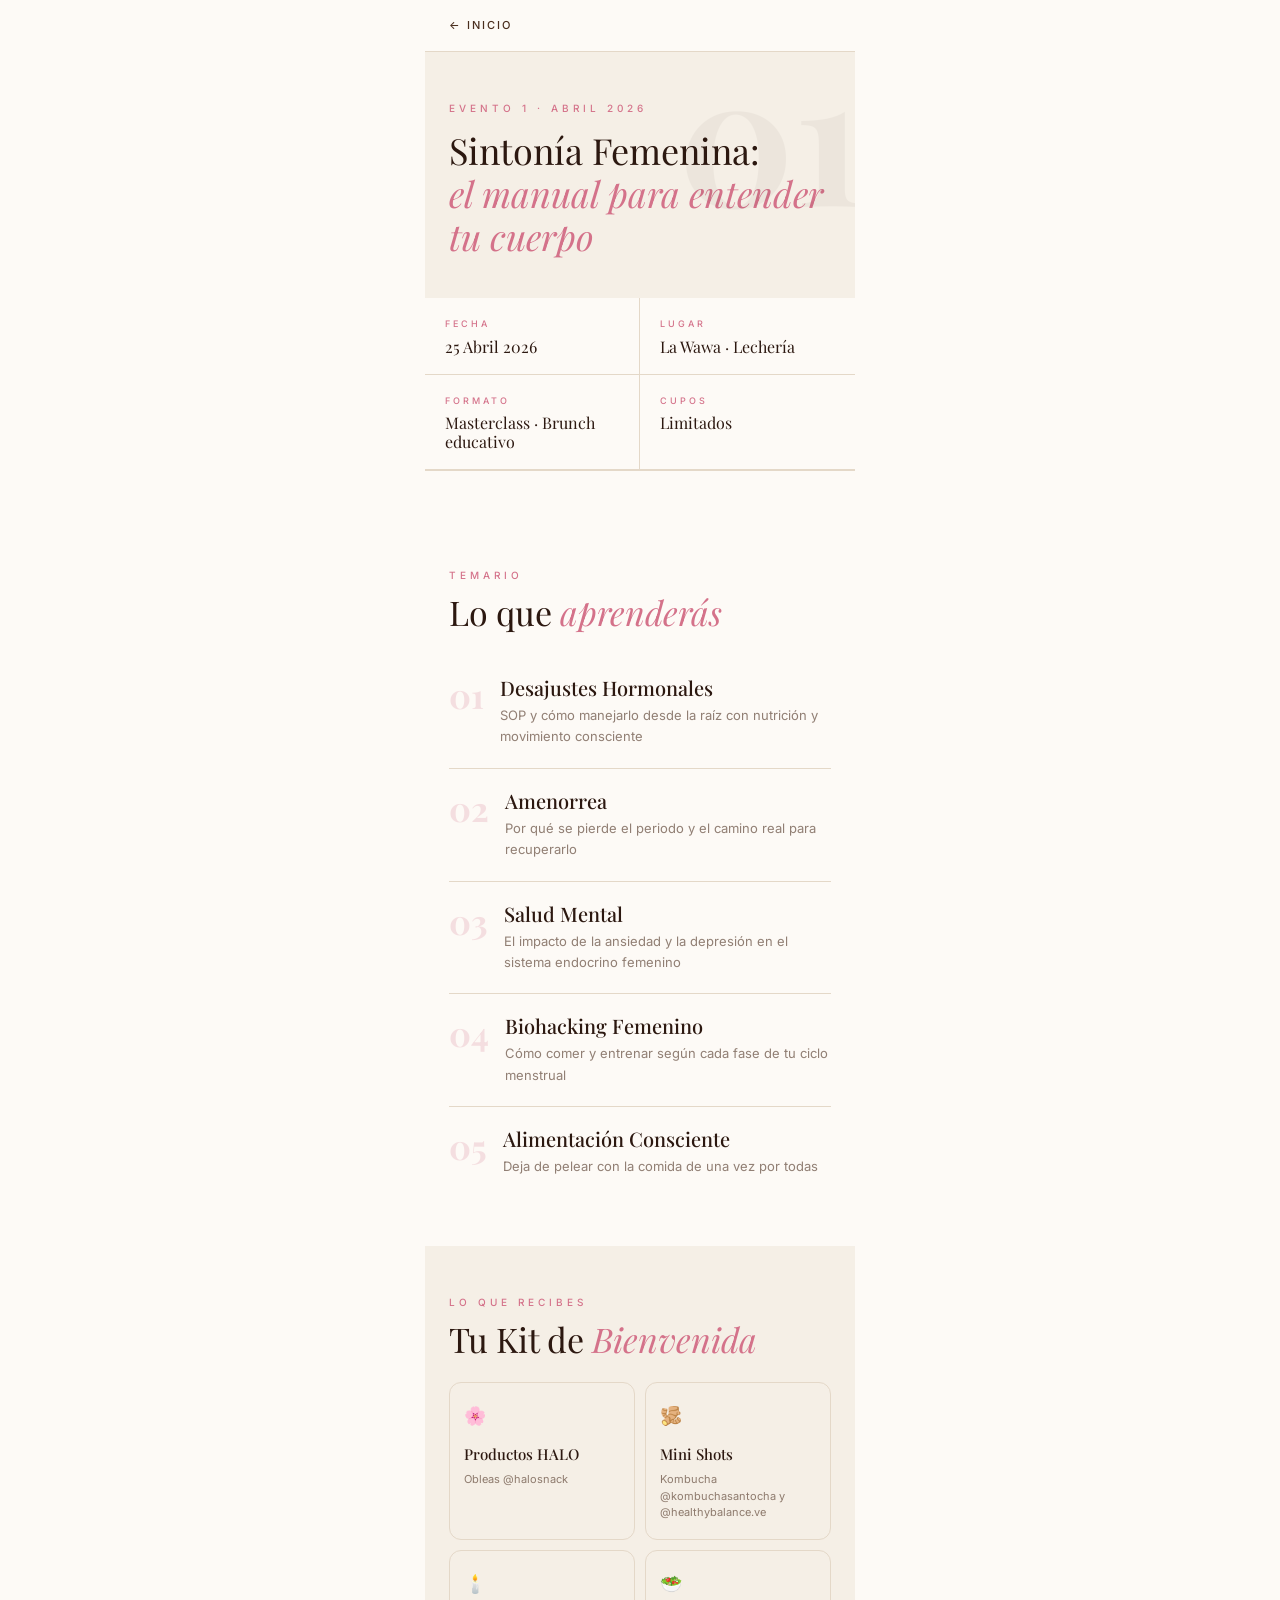
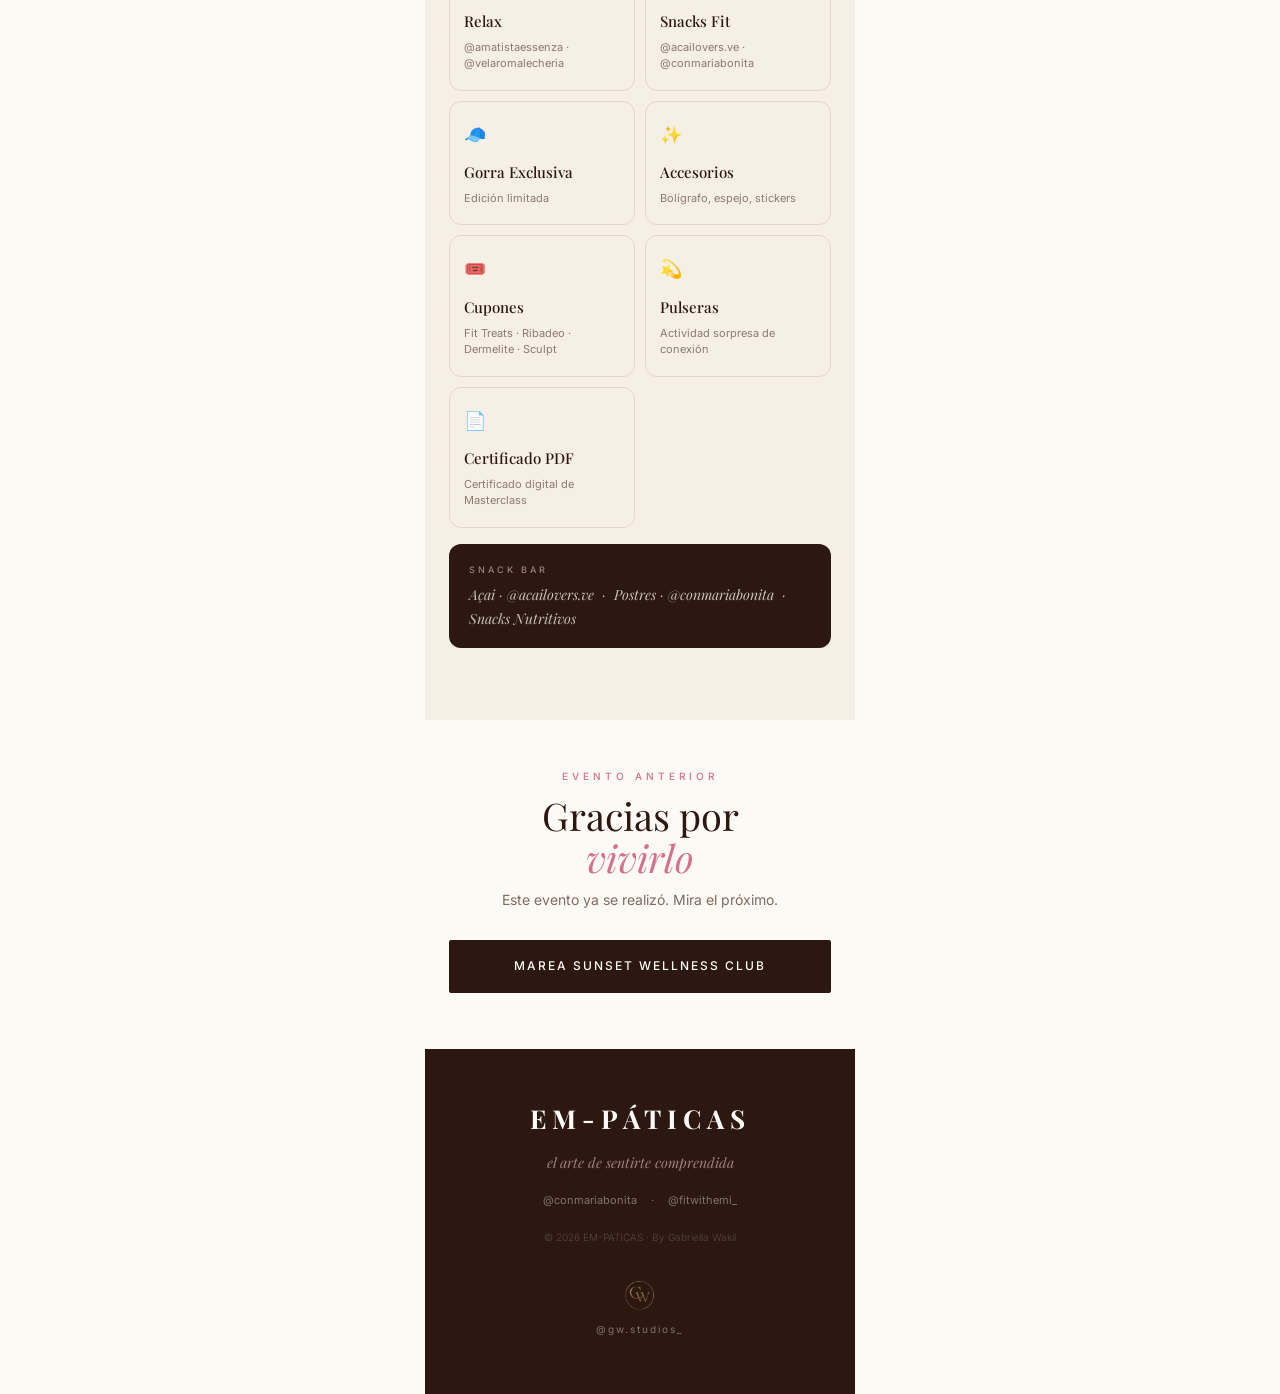
==== commit ca95ad2f: "Add files via upload" ====
--- a/pages/evento.html
+++ b/pages/evento.html
@@ -3,10 +3,11 @@
 <head>
   <meta charset="UTF-8"/>
   <meta name="viewport" content="width=device-width,initial-scale=1,maximum-scale=1,user-scalable=no"/>
-  <meta name="theme-color" content="#7c0116"/>
+  <meta name="theme-color" content="#F5EFE6"/>
   <title>El Evento · EM-PÁTICAS</title>
   <link rel="preconnect" href="https://fonts.googleapis.com"/>
   <link rel="preconnect" href="https://fonts.gstatic.com" crossorigin/>
+  <link href="https://fonts.googleapis.com/css2?family=Playfair+Display:ital,wght@0,400;0,500;0,700;1,400;1,700&family=Inter:wght@300;400;500&display=swap" rel="stylesheet"/>
   <link rel="stylesheet" href="../css/main.css"/>
   <link rel="stylesheet" href="../css/evento.css"/>
 </head>
@@ -15,7 +16,7 @@
 <a href="../index.html" class="back">← Inicio</a>
 
 <header class="pg-intro rv" data-ghost="01">
-  <span class="eyebrow">Edición 1 · 2026</span>
+  <span class="eyebrow">Evento 1 · Abril 2026</span>
   <h1>Sintonía Femenina:<br/><em>el manual para entender tu cuerpo</em></h1>
 </header>
 
@@ -60,91 +61,11 @@
   </div>
 </div>
 
-<div class="form-sec rv">
-  <div class="form-intro">
-    <span class="eyebrow">Reserva tu lugar</span>
-    <h2>Únete a<br/><em>EM-PÁTICAS</em></h2>
-    <p>Completa el formulario y tu solicitud llegará directamente a nosotras por WhatsApp. Los cupos son limitados.</p>
-  </div>
-
-  <div class="price">
-    <div>
-      <span class="price__lbl">Inversión</span>
-      <span class="price__val">35€</span>
-    </div>
-    <p class="price__incl">Kit exclusivo · Desayuno · Snacks · Actividades</p>
-  </div>
-
-  <div class="pulse">
-    <span class="pulse__dot"></span>
-    <span class="pulse__text">Cupos limitados disponibles</span>
-  </div>
-
-  <form class="form" id="regForm" novalidate>
-    <span class="form__sec">Tus datos</span>
-    <div class="field"><label for="nombre">Nombre completo *</label><input type="text" id="nombre" placeholder="Tu nombre completo" autocomplete="name" required/></div>
-    <div class="field"><label for="tel">Teléfono *</label><input type="tel" id="tel" placeholder="+58 412 000 0000" autocomplete="tel" required/></div>
-    <div class="field"><label for="edad">Edad *</label><input type="number" id="edad" placeholder="Tu edad" min="16" max="80" required/></div>
-    <div class="field"><label for="ciudad">Ciudad *</label><input type="text" id="ciudad" placeholder="Tu ciudad" required/></div>
-
-    <span class="form__sec">Tu desayuno</span>
-    <div class="field">
-      <label for="desayuno">Elige tu plato *</label>
-      <select id="desayuno" required>
-        <option value="" disabled selected>Selecciona una opción</option>
-        <option value="Dúo de empanadas saludables">Dúo de empanadas saludables</option>
-        <option value="Cachito integral (jamón y queso)">Cachito integral · Jamón y queso</option>
-        <option value="Arepa saludable · Carne mechada">Arepa · Carne mechada</option>
-        <option value="Arepa saludable · Cazón">Arepa · Cazón</option>
-        <option value="Arepa saludable · Jamón y queso">Arepa · Jamón y queso</option>
-        <option value="Arepa saludable · Solo queso">Arepa · Solo queso</option>
-        <option value="Omelette con pan masa madre">Omelette con pan masa madre</option>
-      </select>
-    </div>
-    <div class="field">
-      <label for="bebida">¿Bebida o café?</label>
-      <select id="bebida">
-        <option value="" disabled selected>Selecciona</option>
-        <option value="Sí, café">Sí, café por favor</option>
-        <option value="Sí, bebida">Sí, bebida por favor</option>
-        <option value="No, gracias">No, gracias</option>
-      </select>
-    </div>
-
-    <span class="form__sec">Cuéntanos</span>
-    <div class="field"><label for="llegaste">¿Qué te hizo llegar a EM-PÁTICAS? *</label><textarea id="llegaste" placeholder="Cuéntanos tu historia..." required></textarea></div>
-  </form>
-
-  <button class="btn btn-fill" id="submitBtn" type="button">
-    <svg width="16" height="16" viewBox="0 0 24 24" fill="currentColor" style="flex-shrink:0"><path d="M17.472 14.382c-.297-.149-1.758-.867-2.03-.967-.273-.099-.471-.148-.67.15-.197.297-.767.966-.94 1.164-.173.199-.347.223-.644.075-.297-.15-1.255-.463-2.39-1.475-.883-.788-1.48-1.761-1.653-2.059-.173-.297-.018-.458.13-.606.134-.133.298-.347.446-.52.149-.174.198-.298.298-.497.099-.198.05-.371-.025-.52-.075-.149-.669-1.612-.916-2.207-.242-.579-.487-.5-.669-.51-.173-.008-.371-.01-.57-.01-.198 0-.52.074-.792.372-.272.297-1.04 1.016-1.04 2.479 0 1.462 1.065 2.875 1.213 3.074.149.198 2.096 3.2 5.077 4.487.709.306 1.262.489 1.694.625.712.227 1.36.195 1.871.118.571-.085 1.758-.719 2.006-1.413.248-.694.248-1.289.173-1.413-.074-.124-.272-.198-.57-.347m-5.421 7.403h-.004a9.87 9.87 0 01-5.031-1.378l-.361-.214-3.741.982.998-3.648-.235-.374a9.86 9.86 0 01-1.51-5.26c.001-5.45 4.436-9.884 9.888-9.884 2.64 0 5.122 1.03 6.988 2.898a9.825 9.825 0 012.893 6.994c-.003 5.45-4.437 9.884-9.885 9.884m8.413-18.297A11.815 11.815 0 0012.05 0C5.495 0 .16 5.335.157 11.892c0 2.096.547 4.142 1.588 5.945L.057 24l6.305-1.654a11.882 11.882 0 005.683 1.448h.005c6.554 0 11.89-5.335 11.893-11.893a11.821 11.821 0 00-3.48-8.413z"/></svg>
-    <span>Enviar por WhatsApp</span>
-  </button>
-  <p class="form-note">Al enviar, se abrirá WhatsApp con tu información lista. Te confirmaremos tu reserva.</p>
+<div class="form-sec rv" style="text-align:center">
+  <div class="form-intro"><span class="eyebrow" style="justify-content:center">Evento anterior</span><h2>Gracias por<br/><em>vivirlo</em></h2><p>Este evento ya se realizó. Mira el próximo.</p></div>
+  <a href="wellness.html" class="btn btn-fill">Marea Sunset Wellness Club</a>
 </div>
 
-<div class="sponsors rv">
-  <span class="sponsors__tag">Patrocinantes</span>
-  <div class="sponsors__list">
-  <img src="../img/patriciachacon.png" alt="Patricia Chacón">
-  <img src="../img/cremigurt.png" alt="Cremigurt">
-  <img src="../img/amatista.png" alt="Amatista">
-  <img src="../img/dermolite.png" alt="Dermolite">
-  <img src="../img/intylact.png" alt="Intylact">
-  <img src="../img/acailovers.png" alt="Acai Lovers">
-  <img src="../img/galentines.png" alt="Galentines">
-  <img src="../img/marea.png" alt="Marea">
-  <img src="../img/halo.png" alt="HALO">
-  <img src="../img/syf.png" alt="SYF">
-  <img src="../img/healthy.png" alt="Healthy">
-  <img src="../img/conmariabonita.png" alt="Con María Bonita">
-  <img src="../img/decogym.png" alt="Decogym">
-  <img src="../img/lawawa.png" alt="La Wawa">
-  <img src="../img/velaroma.png" alt="Velaroma">
-  <img src="../img/santocha.png" alt="Santocha">
-</div>
-</div>
-
-<!-- FOOTER -->
 <footer>
   <span class="footer__brand">EM-PÁTICAS</span>
   <p class="footer__slogan">el arte de sentirte comprendida</p>
@@ -160,7 +81,6 @@
 </div>
 </footer>
 
-<script src="../js/form.js"></script>
 <script src="../js/reveal.js"></script>
 </body>
 </html>
--- a/css/main.css
+++ b/css/main.css
@@ -1,321 +1,667 @@
-@import url('https://fonts.googleapis.com/css2?family=DM+Mono:wght@400;500&family=Instrument+Serif:ital@0;1&family=Mrs+Saint+Delafield&display=swap');
+@import url('https://fonts.googleapis.com/css2?family=Playfair+Display:ital,wght@0,400;0,500;0,700;1,400;1,700&family=Inter:wght@300;400;500&display=swap');
+
+*,*::before,*::after{box-sizing:border-box;margin:0;padding:0}
+
+:root{
+  --cream:  #F5EFE6;
+  --cream2: #EDE5D8;
+  --cream3: #E4D8C8;
+  --espresso: #2C1810;
+  --espresso2:#4A2E1E;
+  --peony:  #D4728A;
+  --peony-l:#F0C4D2;
+  --peony-a:rgba(212,114,138,.1);
+  --beige:  #C4A882;
+  --white:  #FDFAF6;
+  --serif:  'Playfair Display',Georgia,serif;
+  --sans:   'Inter',system-ui,sans-serif;
+  --ease:   cubic-bezier(.22,1,.36,1);
+}
+
+html{scroll-behavior:smooth;-webkit-text-size-adjust:100%}
+
+body{
+  background:var(--white);
+  color:var(--espresso);
+  font-family:var(--sans);
+  font-weight:400;
+  line-height:1.7;
+  max-width:430px;
+  margin:0 auto;
+  overflow-x:hidden;
+}
+
+a{color:inherit;text-decoration:none}
+img{display:block;width:100%;height:100%;object-fit:cover;object-position:top center}
+::selection{background:var(--peony-l);color:var(--espresso)}
+
+/* ── REVEAL ── */
+.rv{opacity:0;transform:translateY(20px);transition:opacity .7s var(--ease),transform .7s var(--ease)}
+.rv.on{opacity:1;transform:none}
+.rv.d1{transition-delay:.1s}.rv.d2{transition-delay:.2s}.rv.d3{transition-delay:.3s}
+
+/* ── EYEBROW ── */
+.eyebrow{
+  display:block;
+  font-family:var(--sans);
+  font-size:10px;font-weight:500;
+  letter-spacing:4px;text-transform:uppercase;
+  color:var(--peony);
+}
+
+/* ── BUTTONS ── */
+.btn{
+  display:flex;align-items:center;justify-content:center;gap:10px;
+  padding:16px 28px;width:100%;
+  font-family:var(--sans);font-size:12px;font-weight:500;
+  letter-spacing:2px;text-transform:uppercase;
+  cursor:pointer;border:none;
+  border-radius:2px;
+  transition:all .2s;
+  -webkit-tap-highlight-color:transparent;
+}
+.btn-fill{background:var(--espresso);color:var(--white)}
+.btn-fill:active{opacity:.85;transform:scale(.98)}
+.btn-peony{background:var(--peony);color:var(--white)}
+.btn-peony:active{opacity:.85;transform:scale(.98)}
+.btn-out{background:transparent;border:1.5px solid var(--espresso);color:var(--espresso)}
+.btn-out:active{background:var(--cream2)}
+
+/* ══════════════
+   HEADER / NAV
+══════════════ */
+.site-header{
+  position:sticky;top:0;z-index:100;
+  background:rgba(253,250,246,.95);
+  backdrop-filter:blur(12px);
+  border-bottom:1px solid var(--cream3);
+  padding:16px 24px;
+  display:flex;align-items:center;justify-content:space-between;
+}
+
+.site-header__logo{
+  font-family:var(--serif);
+  font-size:18px;font-weight:700;
+  letter-spacing:3px;
+  color:var(--espresso);
+}
+
+.site-header__cta{
+  font-size:10px;font-weight:500;
+  letter-spacing:2px;text-transform:uppercase;
+  color:var(--peony);
+  padding:8px 16px;
+  border:1px solid var(--peony);
+  border-radius:2px;
+}
+
+/* ══════════════
+   HERO
+══════════════ */
+.hero{
+  background:var(--cream);
+  padding:0;
+  position:relative;
+  overflow:hidden;
+}
+
+/* big decorative text behind */
+.hero__watermark{
+  position:absolute;
+  top:-20px;left:-10px;
+  font-family:var(--serif);
+  font-size:160px;font-weight:700;
+  color:var(--espresso);
+  opacity:.04;
+  line-height:1;
+  pointer-events:none;user-select:none;
+  white-space:nowrap;
+}
+
+.hero__photos{
+  display:grid;grid-template-columns:1fr 1fr;
+  height:56vw;max-height:240px;
+  position:relative;
+}
+
+.hero__photo{
+  position:relative;overflow:hidden;
+}
+.hero__photo--m{background:linear-gradient(160deg,#C4956A,#8B5E3C)}
+.hero__photo--e{background:linear-gradient(160deg,#A0785A,#6B4028)}
+
+.hero__photo img{opacity:.85}
+
+.hero__photo-ph{
+  position:absolute;inset:0;
+  display:flex;flex-direction:column;
+  align-items:center;justify-content:flex-end;
+  padding:14px 10px;
+}
+
+.hero__photo-ph-letter{
+  position:absolute;top:50%;left:50%;
+  transform:translate(-50%,-60%);
+  font-family:var(--serif);font-size:80px;font-weight:700;
+  color:white;opacity:.08;line-height:1;user-select:none;
+}
+
+.hero__photo-ph-name{
+  font-family:var(--serif);font-size:17px;font-weight:400;
+  color:white;letter-spacing:2px;display:block;
+  text-align:center;position:relative;
+  text-shadow:0 1px 8px rgba(0,0,0,.3);
+}
+
+.hero__photo-divider{
+  position:absolute;top:0;bottom:0;left:50%;
+  width:1px;background:rgba(253,250,246,.4);z-index:2;
+}
+
+/* cream wave bottom */
+.hero__wave{
+  position:absolute;bottom:-1px;left:0;right:0;
+  height:32px;
+  background:var(--white);
+  clip-path:ellipse(55% 100% at 50% 100%);
+}
+
+.hero__body{
+  padding:32px 24px 40px;
+  position:relative;z-index:2;
+}
+
+.hero__edition{margin-bottom:10px}
+
+.hero__brand{
+  font-family:var(--serif);
+  font-size:52px;font-weight:700;
+  letter-spacing:4px;
+  color:var(--espresso);
+  line-height:.95;
+  margin-bottom:8px;
+}
+
+.hero__slogan{
+  font-family:var(--serif);
+  font-size:16px;font-style:italic;
+  color:var(--peony);
+  margin-bottom:24px;
+  font-weight:400;
+}
+
+.hero__divider{
+  width:40px;height:2px;
+  background:var(--peony);
+  margin-bottom:20px;
+  border-radius:2px;
+}
+
+.hero__title{
+  font-family:var(--serif);
+  font-size:32px;font-weight:400;
+  line-height:1.2;
+  color:var(--espresso);
+  margin-bottom:8px;
+}
+.hero__title em{font-style:italic;color:var(--peony)}
+
+.hero__sub{
+  font-size:11px;font-weight:500;letter-spacing:3px;
+  text-transform:uppercase;color:var(--beige);
+  margin-bottom:20px;
+}
+
+.hero__chips{
+  display:flex;flex-wrap:wrap;gap:8px;
+  margin-bottom:28px;
+}
+
+.hero__chip{
+  background:var(--cream2);
+  border-radius:100px;
+  padding:6px 14px;
+  font-size:12px;font-weight:400;
+  color:var(--espresso2);
+  display:flex;align-items:center;gap:6px;
+}
+
+.hero__chip-dot{
+  width:5px;height:5px;border-radius:50%;
+  background:var(--peony);flex-shrink:0;
+}
+
+/* ══════════════
+   COUNTDOWN
+══════════════ */
+.countdown{
+  background:var(--espresso);
+  padding:28px 24px;
+  display:flex;flex-direction:column;align-items:center;gap:16px;
+}
+
+.countdown__label{
+  font-size:10px;font-weight:500;letter-spacing:4px;
+  text-transform:uppercase;color:var(--peony-l);opacity:.7;
+}
+
+.countdown__row{
+  display:flex;align-items:center;
+  justify-content:center;gap:8px;width:100%;
+}
+
+.cd-unit{flex:1;display:flex;flex-direction:column;align-items:center;gap:3px}
+
+.cd-num{
+  font-family:var(--serif);font-size:44px;font-weight:700;
+  color:var(--white);line-height:1;text-align:center;
+}
+
+.cd-lbl{
+  font-size:9px;font-weight:400;letter-spacing:2px;
+  text-transform:uppercase;color:var(--peony-l);opacity:.5;
+}
+
+.cd-sep{
+  font-family:var(--serif);font-size:28px;
+  color:var(--peony-l);opacity:.2;
+  margin-top:-8px;flex-shrink:0;
+}
+
+/* ══════════════
+   NOSOTRAS PREVIEW
+══════════════ */
+.nos-prev{
+  background:var(--white);
+  padding:56px 24px;
+}
+
+.nos-prev__header{margin-bottom:20px}
+.nos-prev__header .eyebrow{margin-bottom:12px}
+
+.nos-prev__title{
+  font-family:var(--serif);
+  font-size:40px;font-weight:400;
+  color:var(--espresso);line-height:1.1;
+}
+.nos-prev__title em{font-style:italic;color:var(--peony)}
+
+.nos-prev__quote{
+  font-family:var(--serif);
+  font-size:16px;font-style:italic;font-weight:400;
+  color:var(--espresso2);opacity:.75;
+  line-height:1.75;
+  padding:20px 0;
+  border-top:1px solid var(--cream3);
+  border-bottom:1px solid var(--cream3);
+  margin:20px 0 28px;
+}
+
+.nos-duo{
+  display:grid;grid-template-columns:1fr 1fr;
+  gap:12px;margin-bottom:24px;
+}
+
+.nos-card{
+  border-radius:12px;
+  overflow:hidden;
+  aspect-ratio:3/4;
+  position:relative;
+  box-shadow:0 4px 20px rgba(44,24,16,.1);
+}
+
+.nos-card--m{background:linear-gradient(170deg,#C4956A,#6B3E28)}
+.nos-card--e{background:linear-gradient(170deg,#A0785A,#4A2818)}
+
+.nos-card img{opacity:.8;border-radius:12px}
+
+.nos-card__overlay{
+  position:absolute;inset:0;
+  background:linear-gradient(to top,rgba(44,24,16,.85) 0%,transparent 55%);
+  border-radius:12px;
+}
+
+.nos-card__info{
+  position:absolute;bottom:14px;left:14px;right:14px;
+  z-index:2;
+}
+
+.nos-card__name{
+  font-family:var(--serif);font-size:20px;font-weight:500;
+  color:white;display:block;letter-spacing:1px;
+}
+
+.nos-card__role{
+  font-size:9px;font-weight:400;letter-spacing:2px;
+  text-transform:uppercase;color:var(--peony-l);
+  opacity:.8;display:block;margin-top:3px;
+}
+
+.nos-card__ghost{
+  position:absolute;top:50%;left:50%;
+  transform:translate(-50%,-60%);
+  font-family:var(--serif);font-size:80px;font-weight:700;
+  color:white;opacity:.06;line-height:1;user-select:none;
+}
+
+/* ══════════════
+   EVENTO PREVIEW
+══════════════ */
+.evt-prev{
+  background:var(--cream);
+  padding:56px 24px;
+  position:relative;overflow:hidden;
+}
+
+.evt-prev::before{
+  content:'01';
+  position:absolute;top:-20px;right:-10px;
+  font-family:var(--serif);font-size:180px;font-weight:700;
+  color:var(--espresso);opacity:.04;
+  line-height:1;pointer-events:none;user-select:none;
+}
+
+.evt-prev .eyebrow{margin-bottom:12px}
+
+.evt-prev__title{
+  font-family:var(--serif);
+  font-size:40px;font-weight:400;
+  color:var(--espresso);line-height:1.1;margin-bottom:8px;
+}
+.evt-prev__title em{font-style:italic;color:var(--peony)}
+
+.evt-prev__desc{
+  font-size:15px;font-weight:400;
+  color:var(--espresso2);opacity:.75;
+  line-height:1.8;margin:16px 0 24px;
+}
+
+.pills{display:flex;flex-wrap:wrap;gap:8px;margin-bottom:28px}
+
+.pill{
+  padding:7px 14px;
+  border-radius:100px;
+  background:var(--white);
+  border:1px solid var(--cream3);
+  font-size:11px;font-weight:400;
+  color:var(--espresso2);
+}
+
+.evt-info{
+  background:var(--white);
+  border-radius:12px;
+  overflow:hidden;
+  border:1px solid var(--cream3);
+  margin-bottom:24px;
+}
+
+.evt-info__row{
+  display:flex;
+  border-bottom:1px solid var(--cream3);
+}
+.evt-info__row:last-child{border-bottom:none}
+
+.evt-info__cell{
+  flex:1;padding:14px 16px;
+  border-right:1px solid var(--cream3);
+}
+.evt-info__cell:last-child{border-right:none}
+
+.evt-info__lbl{
+  font-size:9px;font-weight:500;letter-spacing:2px;
+  text-transform:uppercase;color:var(--peony);
+  display:block;margin-bottom:4px;
+}
+
+.evt-info__val{
+  font-family:var(--serif);font-size:14px;font-weight:400;
+  color:var(--espresso);display:block;line-height:1.3;
+}
+
+.evt-btns{display:flex;flex-direction:column;gap:10px}
+
+/* ══════════════
+   KIT PREVIEW
+══════════════ */
+.kit-prev{
+  background:var(--white);
+  padding:56px 24px;
+}
+
+.kit-prev .eyebrow{margin-bottom:12px}
+
+.kit-prev__title{
+  font-family:var(--serif);
+  font-size:40px;font-weight:400;
+  color:var(--espresso);line-height:1.1;margin-bottom:8px;
+}
+.kit-prev__title em{font-style:italic;color:var(--peony)}
+
+.kit-prev__sub{
+  font-size:15px;font-weight:400;
+  color:var(--espresso2);opacity:.7;line-height:1.8;
+  margin:12px 0 28px;
+}
+
+.kit-grid{
+  display:grid;grid-template-columns:1fr 1fr;
+  gap:10px;margin-bottom:16px;
+}
+
+.kit-card{
+  background:var(--cream);
+  border-radius:12px;
+  padding:18px 14px;
+  border:1px solid var(--cream3);
+}
+
+.kit-card__icon{
+  font-size:18px;display:block;margin-bottom:10px;
+}
+
+.kit-card h4{
+  font-family:var(--serif);font-size:15px;font-weight:500;
+  color:var(--espresso);margin-bottom:4px;
+}
+
+.kit-card p{
+  font-size:11px;font-weight:400;
+  color:var(--espresso2);opacity:.6;line-height:1.5;
+}
+
+.snack-strip{
+  background:var(--espresso);
+  border-radius:12px;
+  padding:18px 20px;
+  margin-bottom:24px;
+}
+
+.snack-strip__tag{
+  font-size:9px;font-weight:500;letter-spacing:3px;
+  text-transform:uppercase;color:var(--peony-l);
+  opacity:.6;display:block;margin-bottom:6px;
+}
+
+.snack-strip__items{
+  font-family:var(--serif);font-size:14px;
+  font-style:italic;color:var(--white);opacity:.75;
+}
+
+/* ══════════════
+   SPONSORS
+══════════════ */
+.sponsors{
+  background:var(--cream2);
+  padding:32px 24px;
+  border-top:1px solid var(--cream3);
+}
+
+.sponsors__tag{
+  font-size:9px;font-weight:500;letter-spacing:4px;
+  text-transform:uppercase;color:var(--beige);
+  text-align:center;display:block;margin-bottom:18px;
+}
+
+.sponsors__list{
+  display:flex;flex-wrap:wrap;gap:10px 18px;justify-content:center;
+}
+
+.sponsors__list span{
+  font-family:var(--serif);font-size:13px;font-weight:400;
+  color:var(--espresso2);opacity:.35;letter-spacing:1px;
+}
+
+/* ══════════════
+   FOOTER
+══════════════ */
+footer{
+  background:var(--espresso);
+  padding:48px 24px 56px;
+  text-align:center;
+  display:flex;flex-direction:column;align-items:center;gap:10px;
+}
+
+.footer__brand{
+  font-family:var(--serif);font-size:26px;font-weight:700;
+  letter-spacing:6px;color:var(--white);
+}
+
+.footer__slogan{
+  font-family:var(--serif);font-size:14px;
+  font-style:italic;color:var(--peony-l);opacity:.6;
+}
+
+.footer__igs{
+  display:flex;align-items:center;gap:14px;
+  font-size:11px;font-weight:400;
+  color:var(--white);opacity:.4;margin-top:6px;
+}
+
+.footer__copy{
+  font-size:10px;font-weight:300;
+  color:var(--white);opacity:.2;margin-top:10px;
+}
+
+/* ── LOGO IMG ── */
+.site-header__logo-img {
+  height: 36px;
+  width: auto;
+  object-fit: contain;
+  display: block;
+}
+
+/* ── SPONSORS COMING SOON ── */
+.sponsors__coming {
+  font-size: 10px;
+  font-weight: 400;
+  letter-spacing: 2px;
+  text-transform: uppercase;
+  color: var(--beige);
+  opacity: .4;
+  text-align: center;
+  margin-bottom: 10px;
+  font-style: italic;
+}
+
+/* ── HERO IMAGES FIX (PRO LEVEL) ── */
+.hero__photo img{
+  object-fit: cover;
+  height: 100%;
+}
+
+/* María (izquierda) MÁS CERCA */
+.hero__photo--m img{
+  object-position: center 15%;
+  transform: scale(1.35);
+}
+
+/* Emely (derecha) balance */
+.hero__photo--e img{
+  object-position: center 15%;
+  transform: scale(1.05);
+}
+
+/* ── FIX GLOBAL IMG SOLO HERO ── */
+img{
+  height: auto; /* 👈 esto arregla TODO */
+}
+
+/* ── FOOTER SIGNATURE PRO ── */
+.footer__signature{
+  margin-top: 20px;
+  display: flex;
+  flex-direction: column;
+  align-items: center;
+  gap: 6px;
+}
+
+.footer__signature img{
+  width: 40px;   /* 👈 tamaño correcto */
+  height: auto;
+  object-fit: contain;
+  opacity: .85;
+}
+
+.footer__signature span{
+  font-size: 10px;
+  letter-spacing: 2px;
+  color: var(--white);
+  opacity: .4;
+}
+
+.site-header__logo-img {
+  height: 64px;
+}
+
+.sponsors__list{
+  display:grid;
+  grid-template-columns:repeat(2, 1fr);
+  gap:18px;
+  margin-top:20px;
+}
+
+.sponsors__list img{
+  display:block;
+  width:100%;
+  height:95px;
+  object-fit:contain;
+  background:#c9ad97;
+  border-radius:16px;
+  padding:16px;
+}
 
-*,*::before,*::after{box-sizing:border-box;margin:0;padding:0}
 
-/* ══ TOKENS · mismos nombres de siempre, nueva paleta cherry-cola ══ */
-:root{
-  --cream:  #fffde9;   /* Lemon Soda */
-  --cream2: #ffd7e7;   /* Cotton Candy */
-  --cream3: rgba(71,19,28,.22);
-  --espresso: #47131c; /* Cherry Cola oscuro */
-  --espresso2:#47131c;
-  --peony:  #7c0116;   /* Cherry Cola */
-  --peony-l:#ffd7e7;
-  --peony-a:rgba(124,1,22,.08);
-  --beige:  #e0a4b0;   /* Hibiscus Tonic */
-  --white:  #fffdf8;
-  --deep:   #2e0a11;
-  --yolk:   #ffe58a;
-  --serif:  'Instrument Serif','Times New Roman',serif;
-  --sans:   'DM Mono',ui-monospace,'Courier New',monospace;
-  --script: 'Mrs Saint Delafield',cursive;
-  --ease:   cubic-bezier(.22,1,.36,1);
-  --rad:    28px;
-  --w:      16px;           /* ancho de las rayas del toldo */
-
-  /* stickers (SVG incrustado) */
-  --i-spark:url("data:image/svg+xml,%3Csvg xmlns='http://www.w3.org/2000/svg' viewBox='0 0 100 100'%3E%3Cpath fill='%23e0a4b0' d='M50 0C54 30 70 46 100 50C70 54 54 70 50 100C46 70 30 54 0 50C30 46 46 30 50 0Z'/%3E%3C/svg%3E");
-  --i-spark-w:url("data:image/svg+xml,%3Csvg xmlns='http://www.w3.org/2000/svg' viewBox='0 0 100 100'%3E%3Cpath fill='%23ffd7e7' d='M50 0C54 30 70 46 100 50C70 54 54 70 50 100C46 70 30 54 0 50C30 46 46 30 50 0Z'/%3E%3C/svg%3E");
-  --i-heart:url("data:image/svg+xml,%3Csvg xmlns='http://www.w3.org/2000/svg' viewBox='0 0 100 100'%3E%3Cpath fill='%23e0a4b0' stroke='%23fff' stroke-width='5' paint-order='stroke' d='M50 92C8 62 0 38 13 22C26 8 44 14 50 30C56 14 74 8 87 22C100 38 92 62 50 92Z'/%3E%3C/svg%3E");
-  --i-lemon:url("data:image/svg+xml,%3Csvg xmlns='http://www.w3.org/2000/svg' viewBox='0 0 100 100'%3E%3Ccircle cx='50' cy='50' r='46' fill='%23ffe58a' stroke='%23fff' stroke-width='5'/%3E%3Ccircle cx='50' cy='50' r='38' fill='%23fffde9'/%3E%3Cg stroke='%23ffe58a' stroke-width='3.2' stroke-linecap='round'%3E%3Cpath d='M50 14V86M14 50H86M25 25L75 75M75 25L25 75'/%3E%3C/g%3E%3C/svg%3E");
-  --i-daisy:url("data:image/svg+xml,%3Csvg xmlns='http://www.w3.org/2000/svg' viewBox='0 0 100 100'%3E%3Cg fill='%23ffd7e7' stroke='%23fff' stroke-width='3' paint-order='stroke'%3E%3Cellipse cx='50' cy='21' rx='13' ry='21'/%3E%3Cellipse cx='50' cy='21' rx='13' ry='21' transform='rotate(60 50 50)'/%3E%3Cellipse cx='50' cy='21' rx='13' ry='21' transform='rotate(120 50 50)'/%3E%3Cellipse cx='50' cy='21' rx='13' ry='21' transform='rotate(180 50 50)'/%3E%3Cellipse cx='50' cy='21' rx='13' ry='21' transform='rotate(240 50 50)'/%3E%3Cellipse cx='50' cy='21' rx='13' ry='21' transform='rotate(300 50 50)'/%3E%3C/g%3E%3Ccircle cx='50' cy='50' r='13' fill='%23ffe58a'/%3E%3C/svg%3E");
-  --i-cherry:url("data:image/svg+xml,%3Csvg xmlns='http://www.w3.org/2000/svg' viewBox='0 0 100 100'%3E%3Cpath d='M30 62C34 40 46 22 62 12M70 66C70 44 66 26 62 12' fill='none' stroke='%2347131c' stroke-width='4' stroke-linecap='round'/%3E%3Ccircle cx='30' cy='72' r='21' fill='%237c0116' stroke='%23fff' stroke-width='4'/%3E%3Ccircle cx='70' cy='76' r='19' fill='%237c0116' stroke='%23fff' stroke-width='4'/%3E%3C/svg%3E");
-  --sq:url("data:image/svg+xml,%3Csvg xmlns='http://www.w3.org/2000/svg' viewBox='0 0 40 12'%3E%3Cpath d='M0 6Q5 0 10 6T20 6T30 6T40 6' fill='none' stroke='%23e0a4b0' stroke-width='2.6' stroke-linecap='round'/%3E%3C/svg%3E");
-}
-
-html{
-  -webkit-text-size-adjust:100%;
-  background-color:#7c0116;
-  background-image:radial-gradient(circle,#ffd7e7 0 26%,transparent 28%),radial-gradient(circle,#ffd7e7 0 26%,transparent 28%);
-  background-size:44px 44px;background-position:0 0,22px 22px;
-}
-
-body{
-  background:var(--cream);
-  color:var(--espresso);
-  font-family:var(--sans);font-size:13px;font-weight:400;line-height:1.75;
-  max-width:430px;margin:0 auto;overflow-x:hidden;
-  box-shadow:0 0 0 3px var(--espresso),0 0 60px rgba(46,10,17,.45);
-  -webkit-font-smoothing:antialiased;
-}
-
-a{color:inherit;text-decoration:none}
-img{display:block;width:100%;height:auto;object-fit:cover;object-position:top center}
-::selection{background:var(--beige);color:var(--espresso)}
-:focus-visible{outline:2px solid var(--peony);outline-offset:3px}
-
-/* ── REVEAL ── */
-.rv{opacity:0;transform:translateY(24px);transition:opacity .7s var(--ease),transform .7s var(--ease)}
-.rv.on{opacity:1;transform:none}
-.rv.d1{transition-delay:.1s}.rv.d2{transition-delay:.2s}.rv.d3{transition-delay:.3s}
-
-/* ── EYEBROW ── */
-.eyebrow{
-  display:flex;align-items:center;gap:10px;
-  font-family:var(--sans);font-size:10px;font-weight:500;
-  letter-spacing:.24em;text-transform:uppercase;color:var(--peony);
-}
-.eyebrow::before{content:"";width:28px;height:1px;background:currentColor}
-
-/* ── BOTONES (sticker retro) ── */
-.btn{
-  display:flex;align-items:center;justify-content:center;gap:10px;
-  padding:16px 26px;width:100%;
-  font-family:var(--sans);font-size:11px;font-weight:500;
-  letter-spacing:.18em;text-transform:uppercase;
-  cursor:pointer;border:2px solid var(--espresso);border-radius:999px;
-  box-shadow:4px 4px 0 var(--espresso);
-  transition:box-shadow .25s,transform .25s;
+/* ══════════════
+   LINKTREE (página principal)
+══════════════ */
+.lt{min-height:100vh;background:var(--cream);padding:48px 24px 40px;display:flex;flex-direction:column;align-items:center;text-align:center;position:relative;overflow:hidden}
+.lt::before{content:'EM-PÁTICAS';position:absolute;top:-10px;left:-10px;font-family:var(--serif);font-size:120px;font-weight:700;color:var(--espresso);opacity:.04;line-height:1;white-space:nowrap;pointer-events:none}
+.lt__logo{width:150px;height:auto;object-fit:contain;margin-bottom:14px;position:relative}
+.lt__slogan{font-family:var(--serif);font-size:16px;font-style:italic;color:var(--peony);margin-bottom:8px;position:relative}
+.lt__divider{width:40px;height:2px;background:var(--peony);border-radius:2px;margin:0 auto 28px;position:relative}
+.lt__list{width:100%;display:flex;flex-direction:column;gap:12px;position:relative}
+.lt__btn{
+  display:flex;align-items:center;justify-content:space-between;gap:14px;text-align:left;
+  background:var(--white);border:1px solid var(--cream3);border-radius:12px;padding:18px 20px;
+  box-shadow:0 4px 20px rgba(44,24,16,.06);transition:transform .2s,box-shadow .2s;
   -webkit-tap-highlight-color:transparent;
 }
-.btn:active{box-shadow:0 0 0 var(--espresso);transform:translate(4px,4px)}
-.btn-fill{background:var(--peony);color:var(--cream)}
-.btn-peony{background:var(--peony);color:var(--cream)}
-.btn-out{background:var(--cream2);color:var(--espresso)}
-
-/* ══ HEADER: toldo a rayas ══ */
-.site-header{
-  position:sticky;top:0;z-index:100;
-  background:var(--espresso);color:var(--cream);
-  padding:12px 20px 14px;
-  display:flex;align-items:center;justify-content:space-between;
-}
-.site-header::after{
-  content:"";position:absolute;left:0;right:0;top:100%;height:26px;pointer-events:none;
-  background:repeating-linear-gradient(90deg,var(--peony) 0 var(--w),var(--cream2) var(--w) calc(var(--w)*2));
-  -webkit-mask:radial-gradient(circle at 50% calc(100% - var(--w)/2),#000 calc(var(--w)/2 - .5px),transparent calc(var(--w)/2)) 0 0/var(--w) 100% repeat-x,linear-gradient(#000,#000) 0 0/100% calc(100% - var(--w)/2) no-repeat;
-          mask:radial-gradient(circle at 50% calc(100% - var(--w)/2),#000 calc(var(--w)/2 - .5px),transparent calc(var(--w)/2)) 0 0/var(--w) 100% repeat-x,linear-gradient(#000,#000) 0 0/100% calc(100% - var(--w)/2) no-repeat;
-}
-.site-header__logo{font-family:var(--serif);font-size:22px;letter-spacing:.02em;color:var(--cream)}
-.site-header__logo-img{height:44px;width:auto;object-fit:contain;display:block;filter:brightness(0) invert(1) sepia(.35) saturate(2.4) hue-rotate(300deg)}
-.site-header__cta{
-  font-size:10px;font-weight:500;letter-spacing:.18em;text-transform:uppercase;
-  color:var(--espresso);background:var(--cream2);
-  padding:10px 16px;border:2px solid var(--cream2);border-radius:999px;
-  box-shadow:3px 3px 0 var(--peony);
-}
-
-/* ══ HERO ══ */
-.hero{background:var(--cream);position:relative;overflow:hidden;padding-top:34px}
-.hero__watermark{display:none}
-.hero__photos{
-  display:grid;grid-template-columns:1fr 1fr;gap:14px;
-  padding:14px 22px 0;height:auto;max-height:none;position:relative;
-}
-.hero__photo{
-  position:relative;overflow:hidden;aspect-ratio:3/4.1;
-  border-radius:999px 999px 14px 14px;
-  background:linear-gradient(160deg,#ffe9f1,#e9b3bf);
-  box-shadow:0 0 0 5px var(--cream2),0 0 0 7px var(--peony);
-}
-.hero__photo--e{margin-top:30px}
-.hero__photo img{opacity:1;height:100%}
-.hero__photo-divider{display:none}
-.hero__photo-ph{position:absolute;inset:0;display:flex;flex-direction:column;align-items:center;justify-content:flex-end;padding:14px 10px}
-.hero__photo-ph-letter{display:none}
-.hero__photo-ph-name{font-family:var(--serif);font-size:18px;color:var(--cream);display:block;text-align:center;text-shadow:0 1px 8px rgba(0,0,0,.4)}
-.hero__wave{display:none}
-/* stickers del hero */
-.hero__photos::before{content:"";position:absolute;z-index:3;left:6px;top:0;width:58px;height:58px;background:var(--i-daisy) center/contain no-repeat;filter:drop-shadow(0 4px 5px rgba(46,10,17,.3))}
-.hero__photos::after{content:"";position:absolute;z-index:3;right:6px;bottom:-18px;width:50px;height:50px;background:var(--i-cherry) center/contain no-repeat;filter:drop-shadow(0 4px 5px rgba(46,10,17,.3))}
-
-.hero__body{padding:44px 24px 56px;position:relative;z-index:2}
-.hero__edition{margin-bottom:10px}
-.hero__brand{
-  font-family:var(--serif);font-weight:400;
-  font-size:58px;letter-spacing:-.02em;color:var(--peony);line-height:.92;margin-bottom:4px;
-}
-.hero__slogan{
-  font-family:var(--script);font-style:normal;font-size:44px;line-height:.95;
-  color:var(--peony);margin-bottom:22px;font-weight:400;
-}
-.hero__divider{width:60px;height:10px;margin-bottom:20px;background:var(--sq) repeat-x left center/auto 100%}
-.hero__title{font-family:var(--serif);font-size:34px;font-weight:400;line-height:1.05;color:var(--espresso);margin-bottom:8px}
-.hero__title em{font-style:italic;color:var(--peony)}
-.hero__sub{font-size:10.5px;font-weight:500;letter-spacing:.22em;text-transform:uppercase;color:var(--peony);margin-bottom:20px}
-.hero__chips{display:flex;flex-wrap:wrap;gap:8px;margin-bottom:28px}
-.hero__chip{
-  background:var(--cream2);border:1.5px solid var(--espresso);border-radius:999px;
-  padding:6px 14px;font-size:11px;color:var(--espresso);display:flex;align-items:center;gap:6px;
-}
-.hero__chip-dot{width:6px;height:6px;border-radius:50%;background:var(--peony);flex-shrink:0}
-
-/* ══ COUNTDOWN ══ */
-.countdown{background:var(--espresso);color:var(--cream);padding:28px 24px;display:flex;flex-direction:column;align-items:center;gap:16px}
-.countdown__label{font-size:10px;font-weight:500;letter-spacing:.24em;text-transform:uppercase;color:var(--beige)}
-.countdown__row{display:flex;align-items:center;justify-content:center;gap:8px;width:100%}
-.cd-unit{flex:1;display:flex;flex-direction:column;align-items:center;gap:3px}
-.cd-num{font-family:var(--serif);font-size:50px;color:var(--cream);line-height:1;text-align:center}
-.cd-lbl{font-size:9px;letter-spacing:.2em;text-transform:uppercase;color:var(--beige)}
-.cd-sep{font-family:var(--serif);font-size:28px;color:var(--beige);opacity:.5;margin-top:-8px;flex-shrink:0}
-
-/* ══ LÁMINAS (cada sección sube como pestaña redondeada) ══ */
-.nos-prev,.evt-prev,.kit-prev{
-  position:relative;
-  border-radius:var(--rad) var(--rad) 0 0;
-  margin-top:calc(var(--rad)*-1);
-  padding:calc(56px + var(--rad)*.4) 24px 64px;
-  overflow:hidden;
-}
-.evt-prev .eyebrow,.nos-prev__header .eyebrow,.kit-prev .eyebrow{margin-bottom:14px}
-
-/* títulos */
-.nos-prev__title,.evt-prev__title,.kit-prev__title{
-  font-family:var(--serif);font-weight:400;font-size:46px;line-height:.95;letter-spacing:-.02em;
-  color:var(--espresso);margin-bottom:8px;
-}
-.nos-prev__title em,.evt-prev__title em,.kit-prev__title em{font-style:italic;color:var(--peony);position:relative;display:inline-block}
-.nos-prev__title em::after,.evt-prev__title em::after,.kit-prev__title em::after{
-  content:"";position:absolute;left:0;right:0;bottom:-.08em;height:.2em;background:var(--sq) repeat-x left center/auto 100%;
-}
-
-/* ══ EVENTO ══ */
-.evt-prev{background:var(--cream);color:var(--espresso)}
-.evt-prev::before{
-  content:"";position:absolute;z-index:0;top:14px;right:-14px;width:96px;height:96px;
-  background:var(--i-lemon) center/contain no-repeat;opacity:.95;
-  filter:drop-shadow(0 5px 6px rgba(46,10,17,.3));animation:spin 30s linear infinite;
-}
-.evt-prev>*{position:relative;z-index:1}
-.evt-prev__desc{font-size:13.5px;color:var(--espresso);opacity:.85;line-height:1.8;margin:16px 0 22px}
-
-/* variante oscura: evento principal */
-.evt-prev--dark{background:var(--deep);color:var(--cream)}
-.evt-prev--dark .eyebrow{color:var(--beige)}
-.evt-prev--dark .evt-prev__title{color:var(--cream)}
-.evt-prev--dark .evt-prev__title em{color:var(--cream2)}
-.evt-prev--dark .evt-prev__desc{color:var(--cream);opacity:.88}
-.evt-prev--dark::before{background-image:var(--i-daisy);width:88px;height:88px;top:18px}
-.evt-prev--dark .pill{background:transparent;color:var(--cream);border-color:var(--cream2)}
-.evt-prev--dark .evt-info{background:rgba(255,215,231,.07);border-color:var(--cream2);box-shadow:5px 5px 0 var(--beige)}
-.evt-prev--dark .evt-info__row,.evt-prev--dark .evt-info__cell{border-color:rgba(255,215,231,.35)}
-.evt-prev--dark .evt-info__lbl{color:var(--beige)}
-.evt-prev--dark .evt-info__val{color:var(--cream)}
-.evt-prev--dark .btn-peony{background:var(--cream2);color:var(--espresso);border-color:var(--cream2);box-shadow:4px 4px 0 var(--beige)}
-.evt-prev--dark .btn-out{background:transparent;color:var(--cream);border-color:var(--cream2);box-shadow:4px 4px 0 var(--beige)}
-
-/* variante pétalo (eventos pasados) */
-.evt-prev--past{background:var(--cream2)}
-.evt-prev--past::before{background-image:var(--i-heart);width:70px;height:70px;animation:wob 4s ease-in-out infinite}
-
-/* merch alert */
-.merch{
-  margin:0 0 24px;padding:16px 18px;border:2px dashed var(--cream2);border-radius:18px;
-  background:rgba(255,215,231,.07);
-}
-.merch b{display:block;font-family:var(--serif);font-weight:400;font-size:24px;line-height:1;color:var(--cream2);margin-bottom:6px}
-.merch p{font-size:12px;line-height:1.7;opacity:.9}
-
-.pills{display:flex;flex-wrap:wrap;gap:8px;margin-bottom:26px}
-.pill{
-  padding:7px 14px;border-radius:999px;background:var(--white);
-  border:1.5px solid var(--espresso);
-  font-size:10px;font-weight:500;letter-spacing:.12em;text-transform:uppercase;color:var(--espresso);
-}
-
-.evt-info{
-  background:var(--white);border:2px solid var(--espresso);border-radius:6px;
-  box-shadow:5px 5px 0 var(--espresso);overflow:hidden;margin-bottom:26px;
-}
-.evt-info__row{display:flex;border-bottom:1px solid var(--cream3)}
-.evt-info__row:last-child{border-bottom:none}
-.evt-info__cell{flex:1;padding:14px 16px;border-right:1px solid var(--cream3)}
-.evt-info__cell:last-child{border-right:none}
-.evt-info__lbl{display:block;margin-bottom:4px;font-size:9px;font-weight:500;letter-spacing:.22em;text-transform:uppercase;color:var(--peony)}
-.evt-info__val{display:block;font-family:var(--serif);font-size:19px;line-height:1.1;color:var(--espresso)}
-.evt-btns{display:flex;flex-direction:column;gap:14px}
-
-/* ══ NOSOTRAS ══ */
-.nos-prev{background:var(--cream2)}
-.nos-prev::before{content:"";position:absolute;top:16px;right:12px;width:62px;height:62px;background:var(--i-daisy) center/contain no-repeat;filter:drop-shadow(0 4px 5px rgba(46,10,17,.3));animation:floaty 6s ease-in-out infinite}
-.nos-prev__header{margin-bottom:20px}
-.nos-prev__quote{
-  font-family:var(--serif);font-size:23px;font-style:normal;line-height:1.2;color:var(--espresso);opacity:1;
-  padding:20px 0;border-top:1.5px solid var(--cream3);border-bottom:1.5px solid var(--cream3);margin:20px 0 28px;
-}
-.nos-duo{display:grid;grid-template-columns:1fr 1fr;gap:14px;margin-bottom:28px}
-.nos-card{
-  position:relative;overflow:hidden;aspect-ratio:3/4.3;
-  border-radius:999px 999px 14px 14px;
-  background:linear-gradient(170deg,#ffe9f1,#e9b3bf);
-  box-shadow:0 0 0 5px var(--cream),0 0 0 7px var(--peony);
-}
-.nos-card--e{margin-top:26px}
-.nos-card img{opacity:1;border-radius:0;height:100%}
-.nos-card__overlay{position:absolute;inset:0;background:linear-gradient(to top,rgba(46,10,17,.8) 0%,transparent 45%)}
-.nos-card__info{position:absolute;bottom:18px;left:10px;right:10px;z-index:2;text-align:center}
-.nos-card__name{display:block;font-family:var(--serif);font-size:24px;line-height:1;color:var(--cream)}
-.nos-card__role{display:block;margin-top:4px;font-size:8.5px;letter-spacing:.18em;text-transform:uppercase;color:var(--cream2)}
-.nos-card__ghost{display:none}
-
-/* ══ KIT / INCLUYE ══ */
-.kit-prev{background:var(--beige)}
-.kit-prev::before{content:"";position:absolute;top:14px;right:10px;width:64px;height:64px;background:var(--i-cherry) center/contain no-repeat;filter:drop-shadow(0 4px 5px rgba(46,10,17,.3));animation:floaty 5.5s ease-in-out infinite}
-.kit-prev__sub{font-size:13.5px;color:var(--espresso);opacity:.9;line-height:1.8;margin:12px 0 26px}
-.kit-grid{display:grid;grid-template-columns:1fr 1fr;gap:12px;margin-bottom:18px}
-.kit-card{
-  background:var(--cream);border:2px solid var(--espresso);border-radius:6px;
-  box-shadow:4px 4px 0 var(--espresso);padding:16px 14px;
-}
-.kit-card__icon{display:block;margin-bottom:8px;font-size:0;width:22px;height:22px;background:var(--i-spark) center/contain no-repeat}
-.kit-card h4{font-family:var(--serif);font-weight:400;font-size:21px;line-height:1.05;color:var(--espresso);margin-bottom:4px}
-.kit-card p{font-size:11px;color:var(--espresso);opacity:.8;line-height:1.55}
-.kit-card--wide{grid-column:1/-1}
-.snack-strip{border:2px dashed var(--peony);border-radius:18px;padding:16px 18px;margin-bottom:26px}
-.snack-strip__tag{display:block;margin-bottom:6px;font-size:9px;font-weight:500;letter-spacing:.22em;text-transform:uppercase;color:var(--peony)}
-.snack-strip__items{font-family:var(--serif);font-size:18px;line-height:1.2;color:var(--espresso)}
-
-/* ══ SPONSORS ══ */
-.sponsors{
-  position:relative;background:var(--cream);
-  border-radius:var(--rad) var(--rad) 0 0;margin-top:calc(var(--rad)*-1);
-  padding:calc(36px + var(--rad)*.4) 24px 44px;border-top:0;
-}
-.sponsors__tag{display:block;text-align:center;margin-bottom:16px;font-size:10px;font-weight:500;letter-spacing:.24em;text-transform:uppercase;color:var(--peony)}
-.sponsors__coming{text-align:center;margin-bottom:10px;font-size:10px;letter-spacing:.16em;text-transform:uppercase;color:var(--peony)}
-.sponsors__list{display:grid;grid-template-columns:repeat(2,1fr);gap:14px;margin-top:18px}
-.sponsors__list img{
-  display:block;width:100%;height:92px;object-fit:contain;
-  background:var(--white);border:2px solid var(--espresso);border-radius:14px;padding:14px;
-  box-shadow:4px 4px 0 var(--espresso);
-}
-.sponsors__list .nologo{
-  display:grid;place-items:center;height:92px;background:var(--white);border:2px solid var(--espresso);border-radius:14px;
-  box-shadow:4px 4px 0 var(--espresso);font-family:var(--serif);font-size:22px;line-height:1;color:var(--peony);text-align:center;padding:10px;
-}
-
-/* ══ FOOTER ══ */
-footer{
-  position:relative;background:var(--deep);color:var(--cream);
-  padding:78px 24px 52px;text-align:center;
-  display:flex;flex-direction:column;align-items:center;gap:10px;
-}
-footer::before{
-  content:"";position:absolute;left:0;right:0;top:0;height:46px;
-  background-color:var(--deep);
-  background-image:radial-gradient(circle,var(--beige) 0 26%,transparent 28%),radial-gradient(circle,var(--beige) 0 26%,transparent 28%);
-  background-size:24px 24px;background-position:0 0,12px 12px;animation:drift 14s linear infinite;
-}
-.footer__brand{font-family:var(--serif);font-size:34px;letter-spacing:.01em;color:var(--cream)}
-.footer__slogan{font-family:var(--script);font-size:34px;line-height:1;font-style:normal;color:var(--cream2);opacity:1}
-.footer__igs{display:flex;align-items:center;gap:12px;flex-wrap:wrap;justify-content:center;font-size:10.5px;letter-spacing:.14em;text-transform:uppercase;color:var(--cream);opacity:.85;margin-top:6px}
-.footer__copy{font-size:10px;letter-spacing:.2em;text-transform:uppercase;color:var(--cream);opacity:.6;margin-top:10px}
-.footer__signature{margin-top:18px;display:flex;flex-direction:column;align-items:center;gap:6px}
-.footer__signature img{width:44px;height:auto;object-fit:contain;opacity:.95}
-.footer__signature span{font-size:10px;letter-spacing:.2em;color:var(--cream);opacity:.7}
-
-@keyframes spin{to{rotate:360deg}}
-@keyframes floaty{0%,100%{translate:0 0;rotate:-5deg}50%{translate:0 -10px;rotate:6deg}}
-@keyframes wob{0%,100%{rotate:-10deg}50%{rotate:10deg}}
-@keyframes drift{to{background-position:24px 24px,36px 36px}}
-@media (prefers-reduced-motion:reduce){*,*::before,*::after{animation:none!important;transition:none!important}.rv{opacity:1;transform:none}}
+.lt__btn:active{transform:scale(.98)}
+.lt__lbl{display:block;font-size:9px;font-weight:500;letter-spacing:3px;text-transform:uppercase;color:var(--peony);margin-bottom:4px}
+.lt__title{display:block;font-family:var(--serif);font-size:22px;font-weight:400;color:var(--espresso);line-height:1.15}
+.lt__title em{font-style:italic;color:var(--peony)}
+.lt__sub{display:block;font-size:12px;color:var(--espresso2);opacity:.6;margin-top:3px}
+.lt__arrow{font-family:var(--serif);font-size:22px;color:var(--peony);flex-shrink:0}
+/* botón destacado: evento de Marea */
+.lt__btn--main{background:var(--espresso);border-color:var(--espresso);padding:22px 20px}
+.lt__btn--main .lt__lbl{color:var(--peony-l);opacity:.8}
+.lt__btn--main .lt__title{color:var(--white);font-size:26px}
+.lt__btn--main .lt__title em{color:var(--peony-l)}
+.lt__btn--main .lt__sub{color:var(--peony-l);opacity:.65}
+.lt__btn--main .lt__arrow{color:var(--peony-l)}
+.lt__dot{display:inline-block;width:7px;height:7px;border-radius:50%;background:var(--peony);margin-right:6px;vertical-align:middle;animation:beat 1.8s ease-in-out infinite}
+.lt__past{font-size:9px;font-weight:500;letter-spacing:4px;text-transform:uppercase;color:var(--beige);margin:14px 0 -2px;text-align:left}
+.lt__foot{margin-top:36px;font-size:10px;letter-spacing:2px;color:var(--espresso2);opacity:.5;position:relative}
+.lt__foot a{display:inline-flex;align-items:center;gap:8px}
+.lt__foot img{width:26px;height:auto;object-fit:contain}
+@keyframes beat{0%,100%{opacity:.5;transform:scale(1)}50%{opacity:1;transform:scale(1.3)}}
--- a/css/evento.css
+++ b/css/evento.css
@@ -1,99 +1,239 @@
-/* ══ PÁGINA DE EVENTO ══ */
-.back{
-  display:flex;align-items:center;gap:8px;padding:14px 22px 16px;
-  font-size:11px;font-weight:500;letter-spacing:.2em;text-transform:uppercase;
-  color:var(--cream);background:var(--espresso);position:relative;z-index:50;
-}
-.pg-intro{
-  background:var(--cream);position:relative;overflow:hidden;
-  padding:56px 24px 52px;
-}
-.pg-intro::before{
-  content:attr(data-ghost);position:absolute;top:0;right:-6px;
-  font-family:var(--serif);font-size:170px;color:var(--peony);opacity:.07;line-height:1;pointer-events:none;user-select:none;
-}
-.pg-intro::after{content:"";position:absolute;right:16px;bottom:10px;width:64px;height:64px;background:var(--i-daisy) center/contain no-repeat;filter:drop-shadow(0 4px 5px rgba(46,10,17,.3));animation:floaty 6s ease-in-out infinite}
-.pg-intro .eyebrow{margin-bottom:14px;position:relative}
-.pg-intro h1{font-family:var(--serif);font-weight:400;font-size:52px;line-height:.93;letter-spacing:-.02em;color:var(--espresso);position:relative}
-.pg-intro h1 em{font-style:italic;color:var(--peony)}
-
-.ev-grid{
-  background:var(--cream2);display:grid;grid-template-columns:1fr 1fr;
-  border-radius:var(--rad) var(--rad) 0 0;margin-top:calc(var(--rad)*-1);
-  padding:calc(var(--rad) + 6px) 14px 22px;gap:12px;position:relative;
-}
-.ev-cell{background:var(--cream);border:2px solid var(--espresso);border-radius:6px;box-shadow:4px 4px 0 var(--espresso);padding:14px 16px}
-.ev-cell__lbl{display:block;margin-bottom:4px;font-size:9px;font-weight:500;letter-spacing:.22em;text-transform:uppercase;color:var(--peony)}
-.ev-cell__val{display:block;font-family:var(--serif);font-size:20px;line-height:1.05;color:var(--espresso)}
-
-.topics-sec{padding:0 24px 56px;background:var(--cream);position:relative;border-radius:var(--rad) var(--rad) 0 0;margin-top:calc(var(--rad)*-1);padding-top:var(--rad)}
-.sec-hdr{margin-bottom:22px;padding-top:44px}
-.sec-hdr .eyebrow{margin-bottom:12px}
-.sec-hdr h2{font-family:var(--serif);font-weight:400;font-size:44px;line-height:.95;letter-spacing:-.02em;color:var(--espresso)}
-.sec-hdr h2 em{font-style:italic;color:var(--peony)}
-.sec-hdr p{font-size:13px;line-height:1.75;color:var(--espresso);opacity:.85;margin-top:10px}
-.topic{padding:20px 0;border-bottom:1.5px solid var(--cream3);display:flex;gap:16px;align-items:flex-start}
-.topic:last-child{border-bottom:none}
-.topic__n{font-family:var(--serif);font-size:42px;color:var(--peony);opacity:1;line-height:.9;min-width:40px;flex-shrink:0}
-.topic h4{font-family:var(--serif);font-weight:400;font-size:25px;line-height:1.05;color:var(--espresso);margin-bottom:5px}
-.topic p{font-size:12.5px;line-height:1.7;color:var(--espresso);opacity:.85}
-
-.kit-sec{background:var(--beige);padding:0 24px 56px;position:relative;border-radius:var(--rad) var(--rad) 0 0;margin-top:calc(var(--rad)*-1);padding-top:var(--rad)}
-
-.form-sec{padding:0 24px 64px;background:var(--cream2);position:relative;border-radius:var(--rad) var(--rad) 0 0;margin-top:calc(var(--rad)*-1);padding-top:var(--rad)}
-.form-intro{padding-top:44px;margin-bottom:26px}
-.form-intro .eyebrow{margin-bottom:12px}
-.form-intro h2{font-family:var(--serif);font-weight:400;font-size:50px;line-height:.93;letter-spacing:-.02em;color:var(--espresso);margin-bottom:10px}
-.form-intro h2 em{font-style:italic;color:var(--peony)}
-.form-intro p{font-size:13px;line-height:1.8;color:var(--espresso);opacity:.88}
-
-.price{
-  background:var(--cream);border:2px solid var(--espresso);border-radius:6px;box-shadow:6px 6px 0 var(--espresso);
-  padding:22px 20px;margin-bottom:16px;display:flex;justify-content:space-between;align-items:center;gap:12px;
-}
-.price__lbl{display:block;margin-bottom:5px;font-size:9px;font-weight:500;letter-spacing:.22em;text-transform:uppercase;color:var(--peony)}
-.price__val{display:block;font-family:var(--serif);font-size:60px;line-height:.85;color:var(--peony)}
-.price__incl{font-size:11px;line-height:1.5;text-align:right;max-width:120px;color:var(--espresso);opacity:.8}
-
-.pulse{display:flex;align-items:center;gap:10px;padding:12px 16px;border:2px dashed var(--peony);border-radius:999px;margin-bottom:28px}
-.pulse__dot{width:9px;height:9px;border-radius:50%;background:var(--peony);flex-shrink:0;animation:beat 1.8s ease-in-out infinite}
-@keyframes beat{0%,100%{opacity:.5;transform:scale(1)}50%{opacity:1;transform:scale(1.35)}}
-.pulse__text{font-size:10.5px;font-weight:500;letter-spacing:.18em;text-transform:uppercase;color:var(--peony)}
-
-.form{display:flex;flex-direction:column;gap:20px;margin-bottom:24px}
-.form__sec{
-  align-self:flex-start;font-size:10px;font-weight:500;letter-spacing:.22em;text-transform:uppercase;color:var(--peony);
-  border:1.5px solid var(--peony);border-radius:999px;padding:6px 14px;
-}
-.field{display:flex;flex-direction:column;gap:6px}
-.field label{font-size:10px;font-weight:500;letter-spacing:.2em;text-transform:uppercase;color:var(--peony);opacity:1}
-.field small{font-size:11px;line-height:1.5;color:var(--espresso);opacity:.75}
-.field input,.field select,.field textarea{
-  background:var(--white);border:2px solid var(--espresso);border-radius:14px;padding:13px 16px;
-  font-family:var(--sans);font-size:14px;color:var(--espresso);outline:none;width:100%;
-  transition:box-shadow .2s,border-color .2s;-webkit-appearance:none;
-}
-.field input::placeholder,.field textarea::placeholder{color:var(--espresso);opacity:.35}
-.field input:focus,.field select:focus,.field textarea:focus{border-color:var(--peony);box-shadow:4px 4px 0 var(--beige)}
-.field input.err,.field select.err,.field textarea.err{border-color:#c0001f;background:#ffe3e8;animation:shake .35s ease}
-@keyframes shake{0%,100%{transform:translateX(0)}25%{transform:translateX(-5px)}75%{transform:translateX(5px)}}
-.field select{
-  cursor:pointer;padding-right:38px;background-color:var(--white);
-  background-image:url("data:image/svg+xml,%3Csvg xmlns='http://www.w3.org/2000/svg' width='12' height='8'%3E%3Cpath d='M1 1l5 5 5-5' stroke='%2347131c' stroke-width='1.8' fill='none' stroke-linecap='round'/%3E%3C/svg%3E");
-  background-repeat:no-repeat;background-position:right 14px center;
-}
-.field select option{background:var(--white);color:var(--espresso)}
-.field textarea{resize:none;min-height:80px;line-height:1.7}
-.form-note{text-align:center;font-size:11px;line-height:1.65;color:var(--espresso);opacity:.75;margin-top:14px}
-
-/* selector de turno (inscripción) */
-.turnos{display:grid;grid-template-columns:1fr 1fr;gap:12px}
-.turnos label{cursor:pointer;opacity:1;letter-spacing:0;text-transform:none;color:var(--espresso)}
-.turnos input{position:absolute;opacity:0;pointer-events:none}
-.turnos span{display:block;text-align:center;padding:16px 8px;background:var(--white);border:2px solid var(--espresso);border-radius:14px;font-size:12px;color:var(--espresso);transition:all .2s}
-.turnos span b{display:block;font-family:var(--serif);font-weight:400;font-size:26px;line-height:1;color:var(--peony)}
-.turnos input:checked+span{background:var(--peony);color:var(--cream);box-shadow:4px 4px 0 var(--espresso)}
-.turnos input:checked+span b{color:var(--cream2)}
-.turnos.err span{border-color:#c0001f;background:#ffe3e8}
-
-.sponsors__list{display:grid;grid-template-columns:repeat(2,1fr);gap:14px;margin-top:18px}
+/* ══ EVENTO PAGE ══ */
+
+.back{
+  display:flex;align-items:center;gap:8px;
+  padding:16px 24px;
+  font-size:11px;font-weight:500;letter-spacing:2px;
+  text-transform:uppercase;color:var(--espresso2);
+  background:var(--white);
+  border-bottom:1px solid var(--cream3);
+}
+
+.pg-intro{
+  background:var(--cream);
+  padding:48px 24px 40px;
+  position:relative;overflow:hidden;
+}
+
+.pg-intro::before{
+  content:attr(data-ghost);
+  position:absolute;top:-10px;right:-8px;
+  font-family:var(--serif);font-size:180px;font-weight:700;
+  color:var(--espresso);opacity:.04;line-height:1;
+  pointer-events:none;user-select:none;
+}
+
+.pg-intro .eyebrow{margin-bottom:12px}
+
+.pg-intro h1{
+  font-family:var(--serif);
+  font-size:36px;font-weight:400;
+  color:var(--espresso);line-height:1.2;
+}
+.pg-intro h1 em{font-style:italic;color:var(--peony)}
+
+/* info grid */
+.ev-grid{
+  background:var(--white);
+  display:grid;grid-template-columns:1fr 1fr;
+  border-bottom:1px solid var(--cream3);
+  margin-bottom:48px;
+}
+
+.ev-cell{
+  padding:18px 20px;
+  border-right:1px solid var(--cream3);
+  border-bottom:1px solid var(--cream3);
+}
+.ev-cell:nth-child(even){border-right:none}
+
+.ev-cell__lbl{
+  font-size:9px;font-weight:500;letter-spacing:3px;
+  text-transform:uppercase;color:var(--peony);
+  display:block;margin-bottom:5px;
+}
+
+.ev-cell__val{
+  font-family:var(--serif);font-size:16px;font-weight:400;
+  color:var(--espresso);display:block;line-height:1.2;
+}
+
+/* topics */
+.topics-sec{padding:0 24px 48px;background:var(--white)}
+
+.sec-hdr{margin-bottom:24px;padding-top:48px}
+.sec-hdr .eyebrow{margin-bottom:10px}
+.sec-hdr h2{
+  font-family:var(--serif);font-size:34px;font-weight:400;
+  color:var(--espresso);line-height:1.1;
+}
+.sec-hdr h2 em{font-style:italic;color:var(--peony)}
+.sec-hdr p{
+  font-size:14px;font-weight:400;
+  color:var(--espresso2);opacity:.7;
+  line-height:1.75;margin-top:8px;
+}
+
+.topic{
+  padding:20px 0;
+  border-bottom:1px solid var(--cream3);
+  display:flex;gap:16px;align-items:flex-start;
+}
+.topic:last-child{border-bottom:none}
+
+.topic__n{
+  font-family:var(--serif);font-size:34px;font-weight:700;
+  color:var(--peony);opacity:.2;line-height:1;
+  min-width:28px;flex-shrink:0;margin-top:2px;
+}
+
+.topic h4{
+  font-family:var(--serif);font-size:20px;font-weight:500;
+  color:var(--espresso);margin-bottom:5px;line-height:1.2;
+}
+
+.topic p{
+  font-size:13px;font-weight:400;
+  color:var(--espresso2);opacity:.6;line-height:1.65;
+}
+
+/* kit */
+.kit-sec{
+  background:var(--cream);
+  padding:0 24px 48px;
+}
+
+/* form */
+.form-sec{padding:0 24px 56px;background:var(--white)}
+
+.form-intro{padding-top:48px;margin-bottom:28px}
+.form-intro .eyebrow{margin-bottom:10px}
+.form-intro h2{
+  font-family:var(--serif);font-size:38px;font-weight:400;
+  color:var(--espresso);line-height:1.1;margin-bottom:8px;
+}
+.form-intro h2 em{font-style:italic;color:var(--peony)}
+.form-intro p{
+  font-size:14px;font-weight:400;
+  color:var(--espresso2);opacity:.7;line-height:1.8;
+}
+
+/* price */
+.price{
+  background:var(--cream);
+  border-radius:12px;
+  padding:22px 20px;
+  border:1px solid var(--cream3);
+  margin-bottom:12px;
+  display:flex;justify-content:space-between;align-items:center;
+}
+
+.price__lbl{
+  font-size:9px;font-weight:500;letter-spacing:3px;
+  text-transform:uppercase;color:var(--peony);
+  display:block;margin-bottom:5px;
+}
+.price__val{
+  font-family:var(--serif);font-size:38px;font-weight:700;
+  color:var(--espresso);line-height:1;display:block;
+}
+.price__incl{
+  font-size:11px;font-weight:400;
+  color:var(--espresso2);opacity:.5;
+  text-align:right;max-width:110px;line-height:1.5;
+}
+
+/* pulse */
+.pulse{
+  display:flex;align-items:center;gap:10px;
+  padding:12px 16px;
+  background:var(--peony-a);
+  border-radius:8px;
+  margin-bottom:28px;
+}
+.pulse__dot{
+  width:8px;height:8px;border-radius:50%;
+  background:var(--peony);flex-shrink:0;
+  animation:beat 1.8s ease-in-out infinite;
+}
+@keyframes beat{0%,100%{opacity:.5;transform:scale(1)}50%{opacity:1;transform:scale(1.3)}}
+.pulse__text{
+  font-size:11px;font-weight:500;letter-spacing:2px;
+  text-transform:uppercase;color:var(--peony);
+}
+
+/* form fields */
+.form{display:flex;flex-direction:column;gap:20px;margin-bottom:24px}
+
+.form__sec{
+  font-size:9px;font-weight:500;letter-spacing:4px;
+  text-transform:uppercase;color:var(--beige);
+  padding-bottom:10px;
+  border-bottom:1px solid var(--cream3);
+}
+
+.field{display:flex;flex-direction:column;gap:6px}
+
+.field label{
+  font-size:10px;font-weight:500;letter-spacing:2px;
+  text-transform:uppercase;color:var(--espresso2);opacity:.6;
+}
+
+.field input,.field select,.field textarea{
+  background:var(--cream);
+  border:1px solid var(--cream3);
+  border-radius:8px;
+  padding:13px 16px;
+  font-family:var(--sans);font-size:15px;font-weight:400;
+  color:var(--espresso);outline:none;width:100%;
+  transition:border-color .25s;
+  -webkit-appearance:none;
+}
+
+.field input::placeholder,.field textarea::placeholder{
+  color:var(--espresso2);opacity:.3;
+}
+
+.field input:focus,.field select:focus,.field textarea:focus{
+  border-color:var(--peony);
+  background:var(--white);
+}
+
+.field input.err,.field select.err,.field textarea.err{
+  border-color:#E05570;
+  animation:shake .35s ease;
+}
+
+@keyframes shake{0%,100%{transform:translateX(0)}25%{transform:translateX(-5px)}75%{transform:translateX(5px)}}
+
+.field select{
+  cursor:pointer;
+  background-image:url("data:image/svg+xml,%3Csvg xmlns='http://www.w3.org/2000/svg' width='12' height='8'%3E%3Cpath d='M1 1l5 5 5-5' stroke='%234A2E1E' stroke-width='1.5' fill='none' stroke-linecap='round'/%3E%3C/svg%3E");
+  background-repeat:no-repeat;background-position:right 14px center;
+  background-color:var(--cream);padding-right:36px;
+}
+.field select option{background:var(--white);color:var(--espresso)}
+.field textarea{resize:none;min-height:80px;line-height:1.75}
+
+.form-note{
+  text-align:center;font-size:11px;font-weight:400;
+  color:var(--espresso2);opacity:.4;line-height:1.65;
+  margin-top:14px;
+}
+
+.sponsors__list{
+  display:grid;
+  grid-template-columns:repeat(2, 1fr);
+  gap:18px;
+  margin-top:20px;
+}
+
+.sponsors__list img{
+  display:block;
+  width:100%;
+  height:95px;
+  object-fit:contain;
+  background:#c9ad97;
+  border-radius:16px;
+  padding:16px;
+}
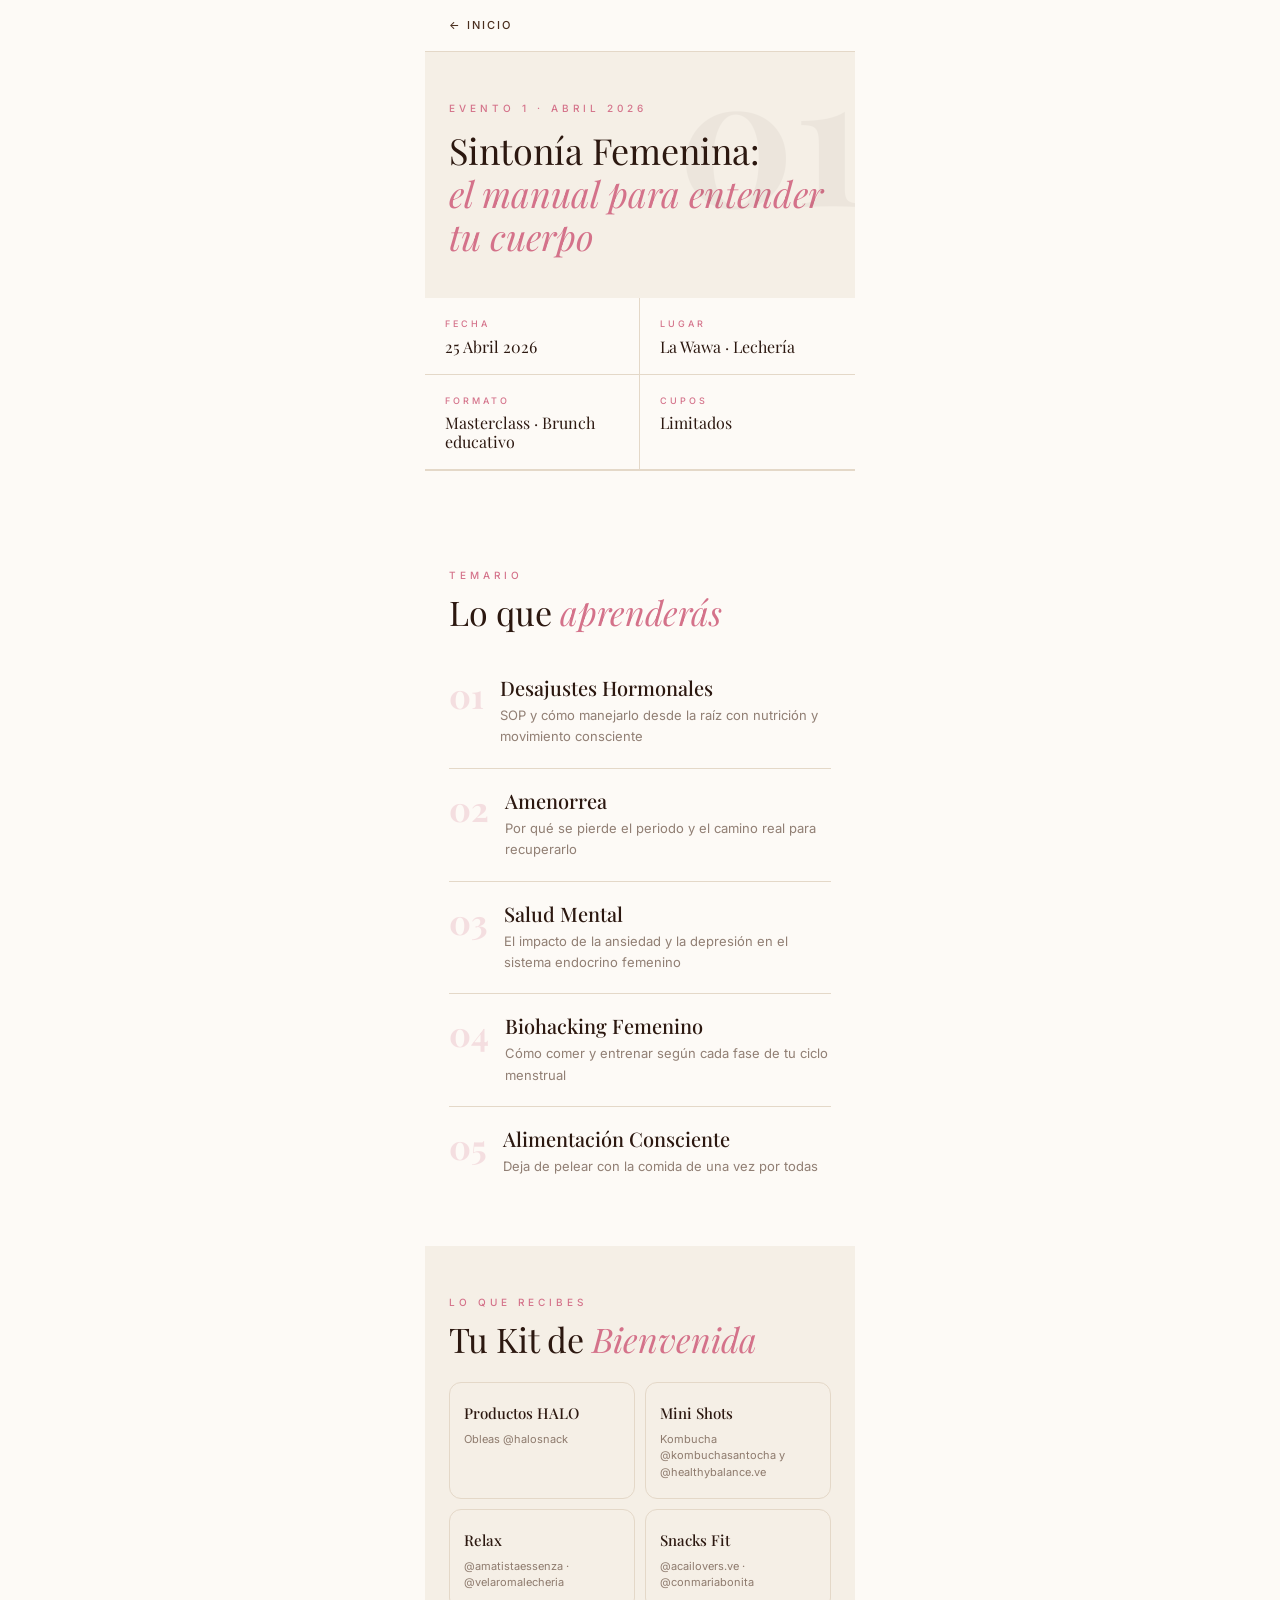
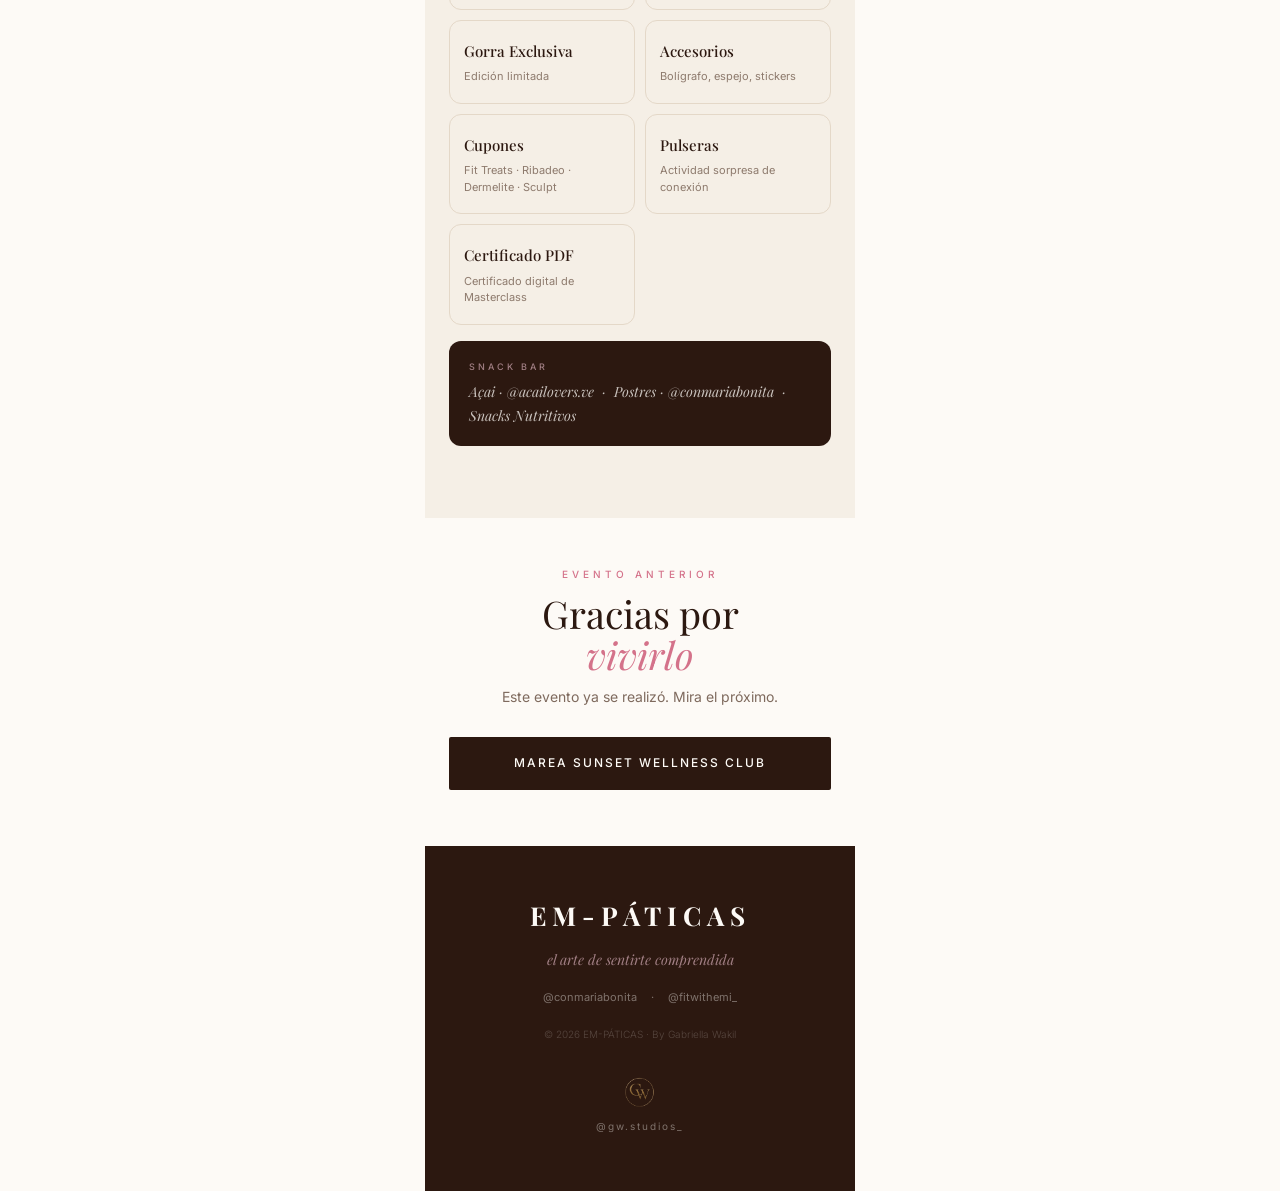
==== commit 43773317: "Add files via upload" ====
--- a/pages/evento.html
+++ b/pages/evento.html
@@ -45,15 +45,15 @@
     <h2>Tu Kit de <em>Bienvenida</em></h2>
   </div>
   <div class="kit-grid">
-    <div class="kit-card"><span class="kit-card__icon">🌸</span><h4>Productos HALO</h4><p>Obleas @halosnack</p></div>
-    <div class="kit-card"><span class="kit-card__icon">🫚</span><h4>Mini Shots</h4><p>Kombucha @kombuchasantocha y @healthybalance.ve</p></div>
-    <div class="kit-card"><span class="kit-card__icon">🕯️</span><h4>Relax</h4><p>@amatistaessenza · @velaromalecheria</p></div>
-    <div class="kit-card"><span class="kit-card__icon">🥗</span><h4>Snacks Fit</h4><p>@acailovers.ve · @conmariabonita</p></div>
-    <div class="kit-card"><span class="kit-card__icon">🧢</span><h4>Gorra Exclusiva</h4><p>Edición limitada</p></div>
-    <div class="kit-card"><span class="kit-card__icon">✨</span><h4>Accesorios</h4><p>Bolígrafo, espejo, stickers</p></div>
-    <div class="kit-card"><span class="kit-card__icon">🎟️</span><h4>Cupones</h4><p>Fit Treats · Ribadeo · Dermelite · Sculpt</p></div>
-    <div class="kit-card"><span class="kit-card__icon">💫</span><h4>Pulseras</h4><p>Actividad sorpresa de conexión</p></div>
-    <div class="kit-card"><span class="kit-card__icon">📄</span><h4>Certificado PDF</h4><p>Certificado digital de Masterclass</p></div>
+    <div class="kit-card"><h4>Productos HALO</h4><p>Obleas @halosnack</p></div>
+    <div class="kit-card"><h4>Mini Shots</h4><p>Kombucha @kombuchasantocha y @healthybalance.ve</p></div>
+    <div class="kit-card"><h4>Relax</h4><p>@amatistaessenza · @velaromalecheria</p></div>
+    <div class="kit-card"><h4>Snacks Fit</h4><p>@acailovers.ve · @conmariabonita</p></div>
+    <div class="kit-card"><h4>Gorra Exclusiva</h4><p>Edición limitada</p></div>
+    <div class="kit-card"><h4>Accesorios</h4><p>Bolígrafo, espejo, stickers</p></div>
+    <div class="kit-card"><h4>Cupones</h4><p>Fit Treats · Ribadeo · Dermelite · Sculpt</p></div>
+    <div class="kit-card"><h4>Pulseras</h4><p>Actividad sorpresa de conexión</p></div>
+    <div class="kit-card"><h4>Certificado PDF</h4><p>Certificado digital de Masterclass</p></div>
   </div>
   <div class="snack-strip" style="margin-top:10px">
     <span class="snack-strip__tag">Snack Bar</span>
--- a/css/main.css
+++ b/css/main.css
@@ -665,3 +665,6 @@
 .lt__foot a{display:inline-flex;align-items:center;gap:8px}
 .lt__foot img{width:26px;height:auto;object-fit:contain}
 @keyframes beat{0%,100%{opacity:.5;transform:scale(1)}50%{opacity:1;transform:scale(1.3)}}
+
+.lt__sponsors{width:100%;margin-top:34px;position:relative;text-align:left}
+.lt__sponsors .sponsors__list{margin-top:14px}
